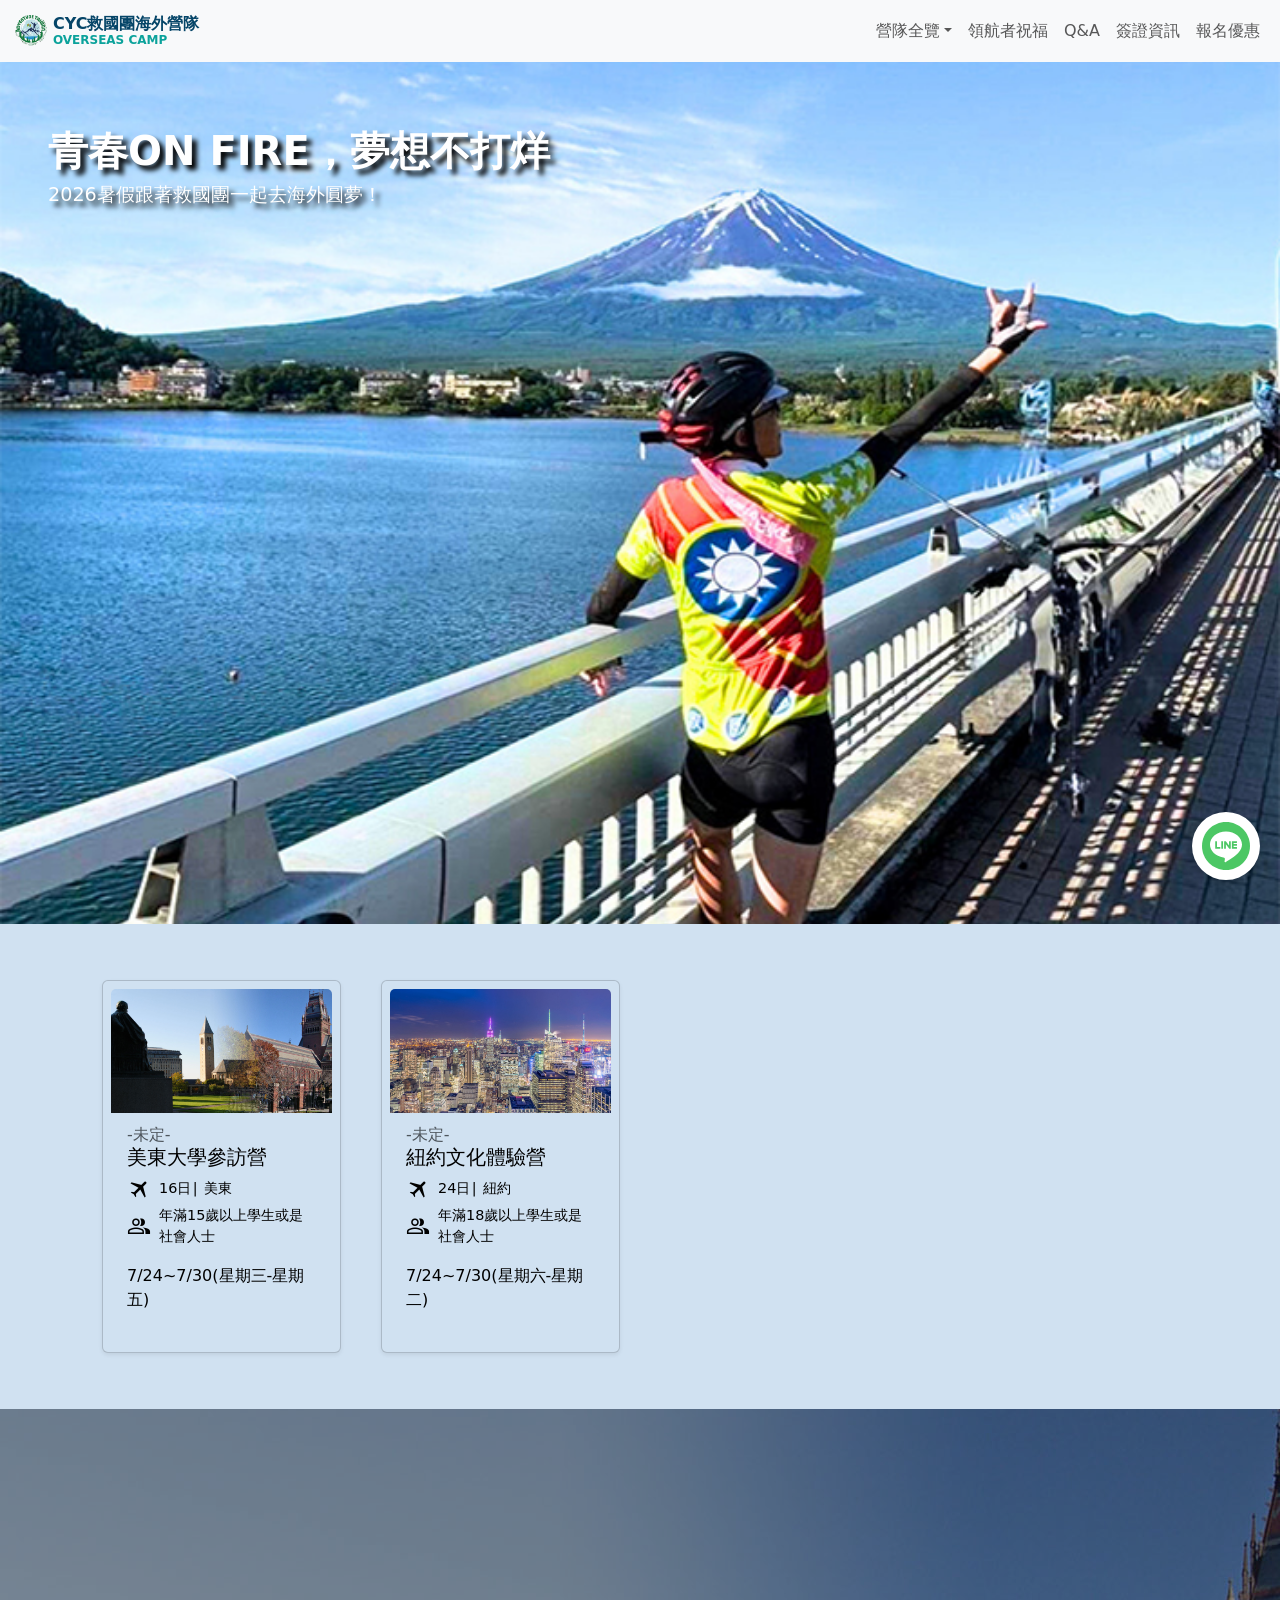
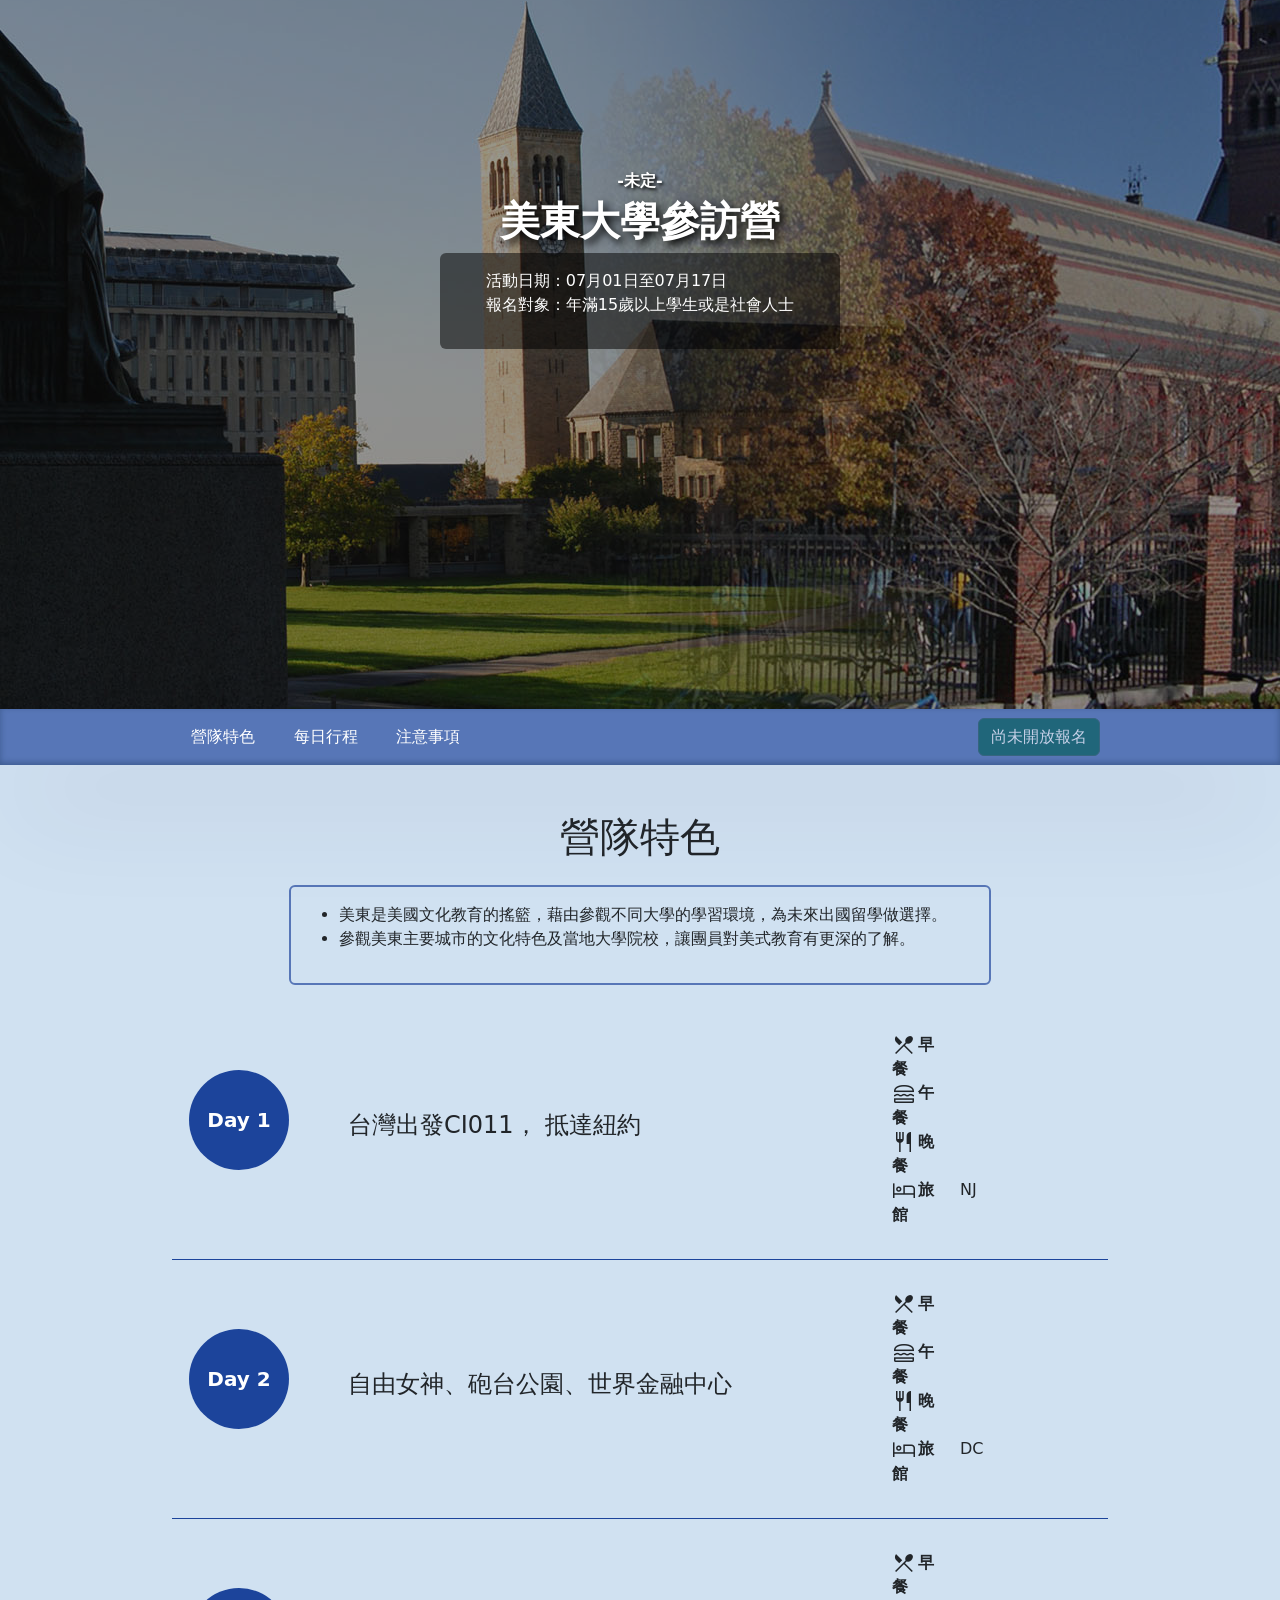
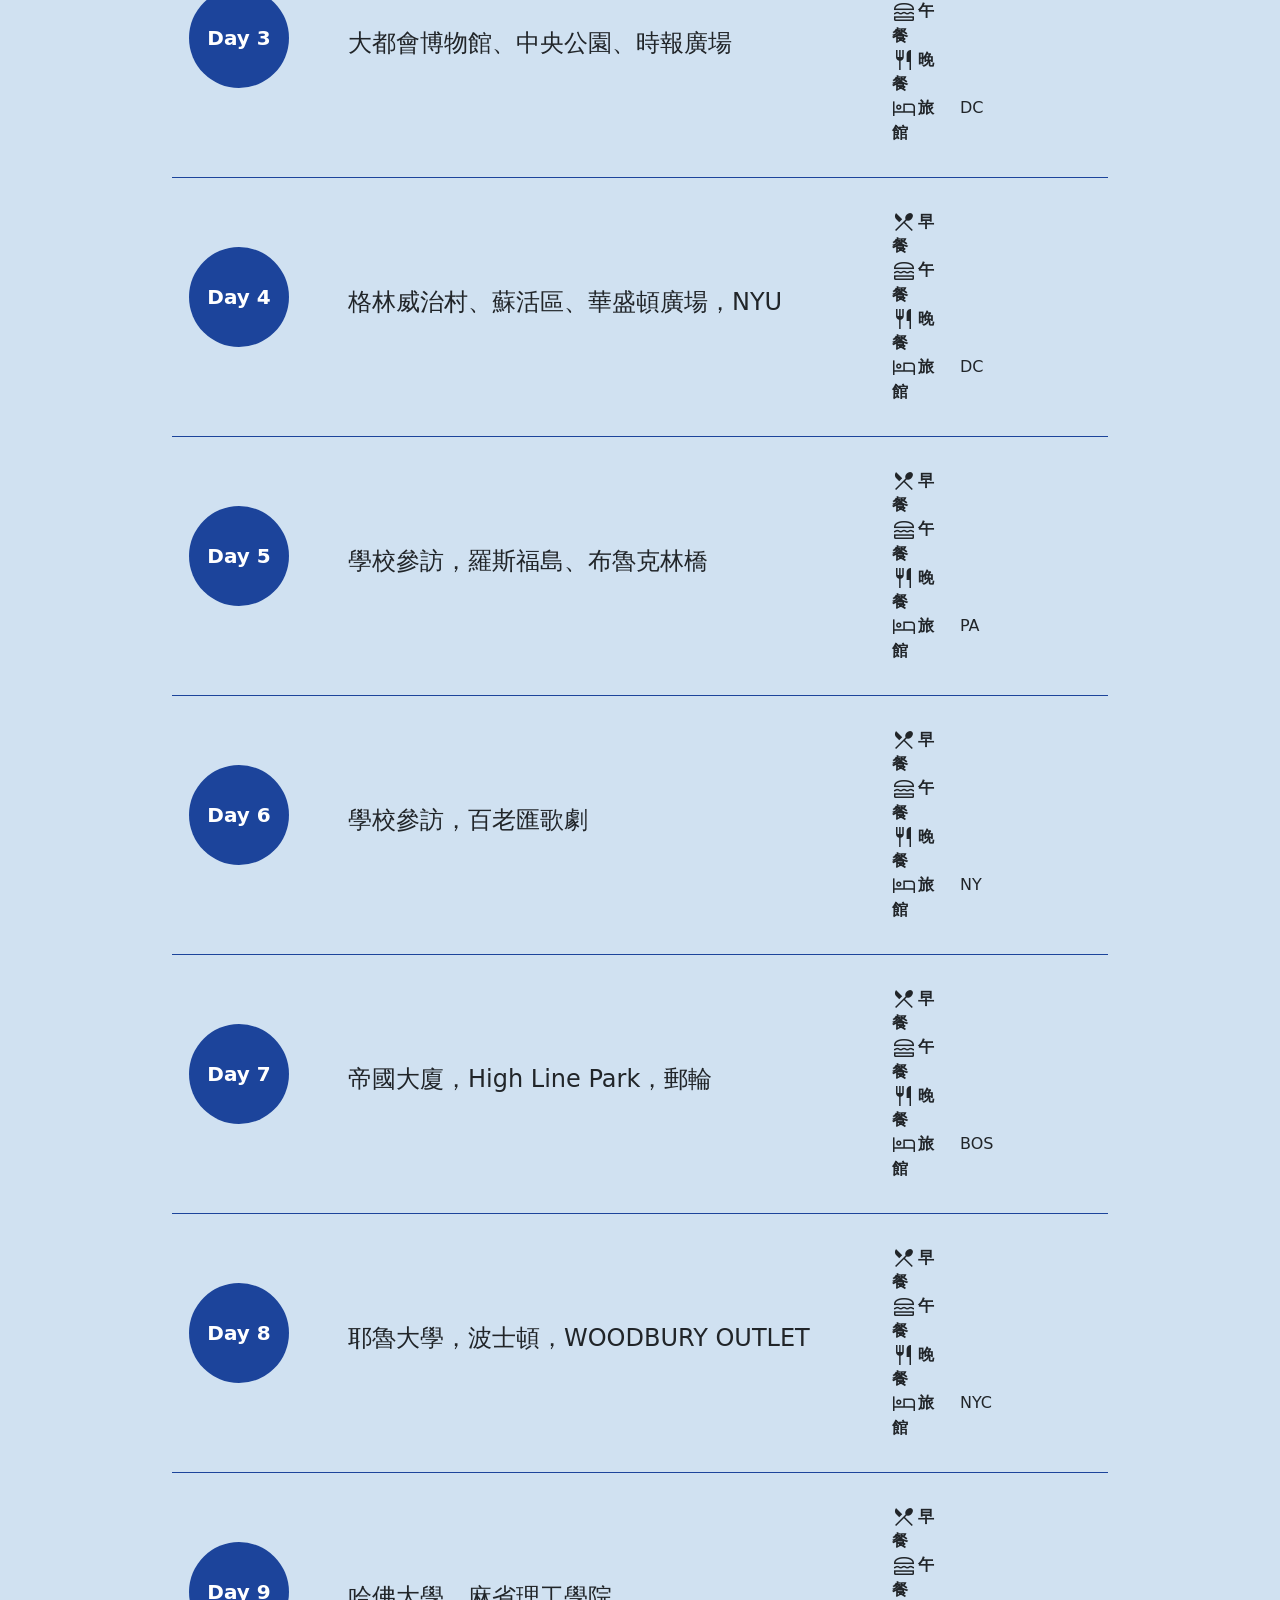
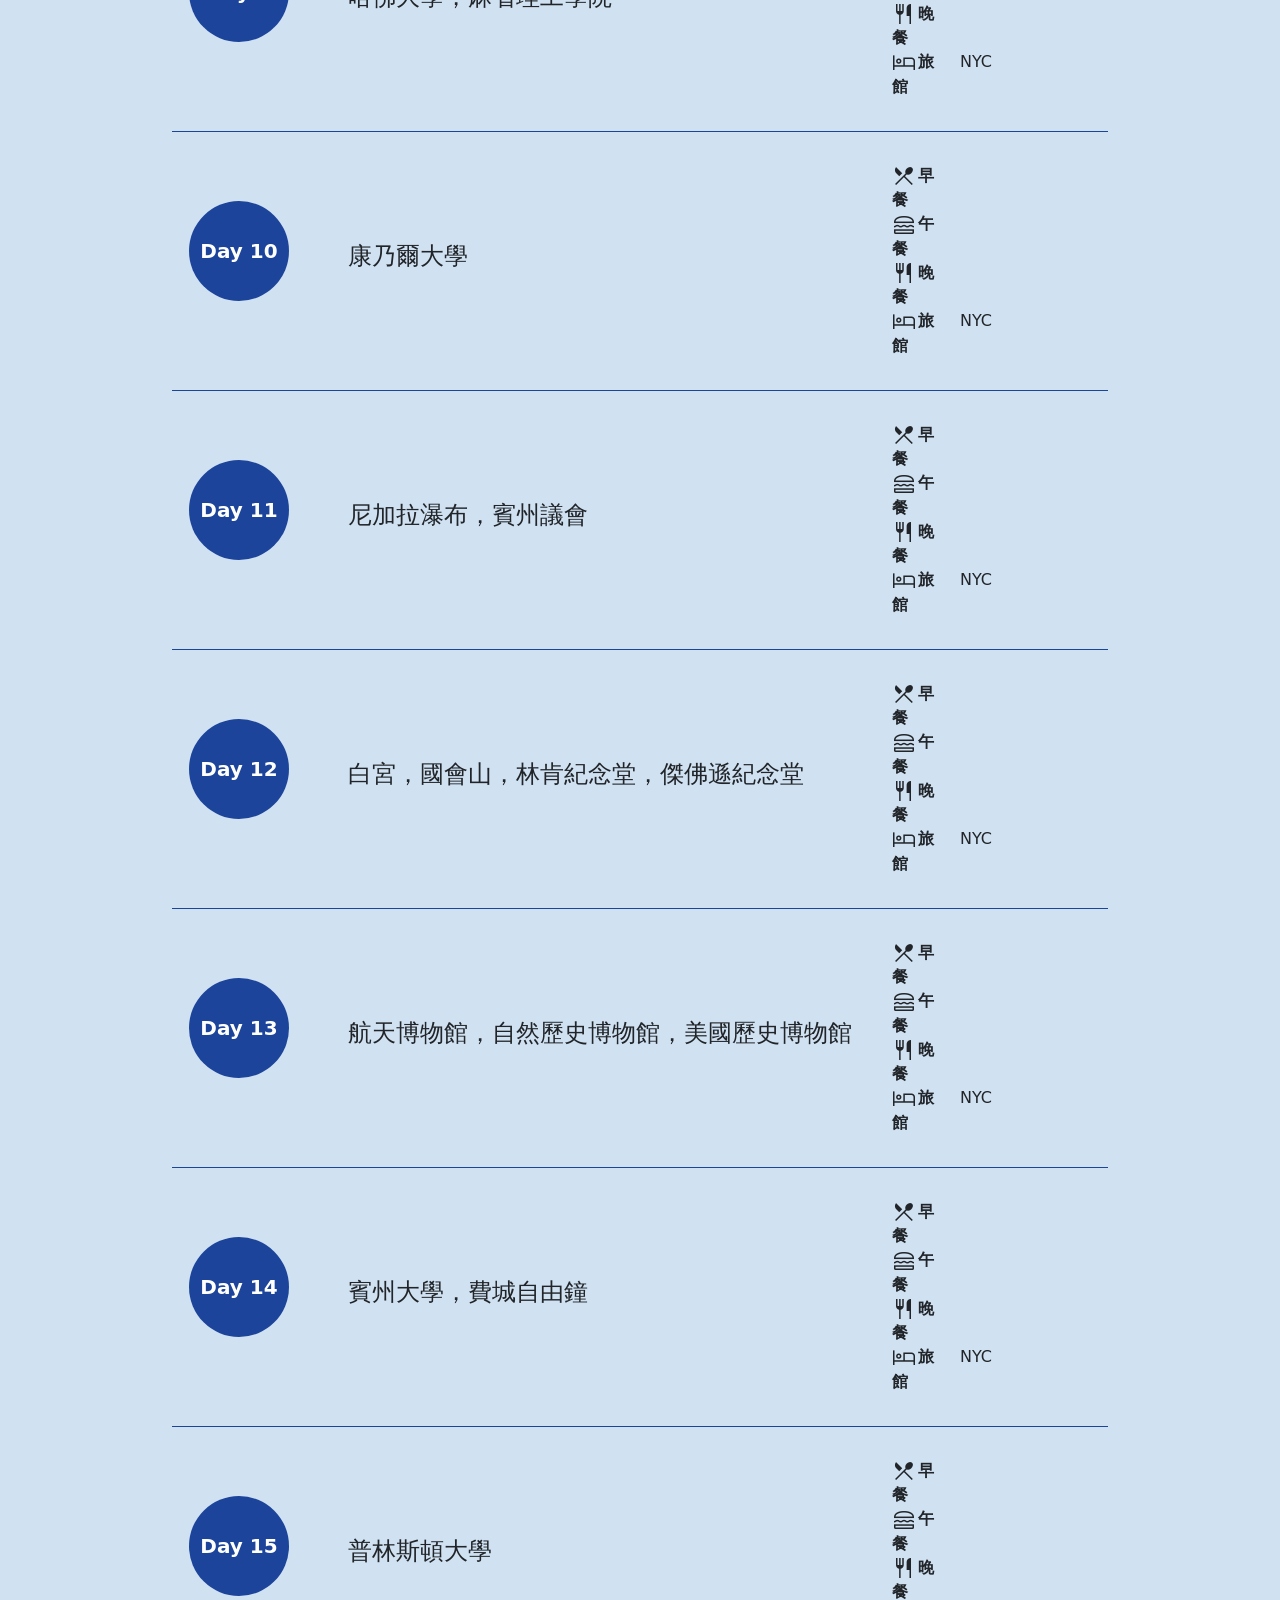
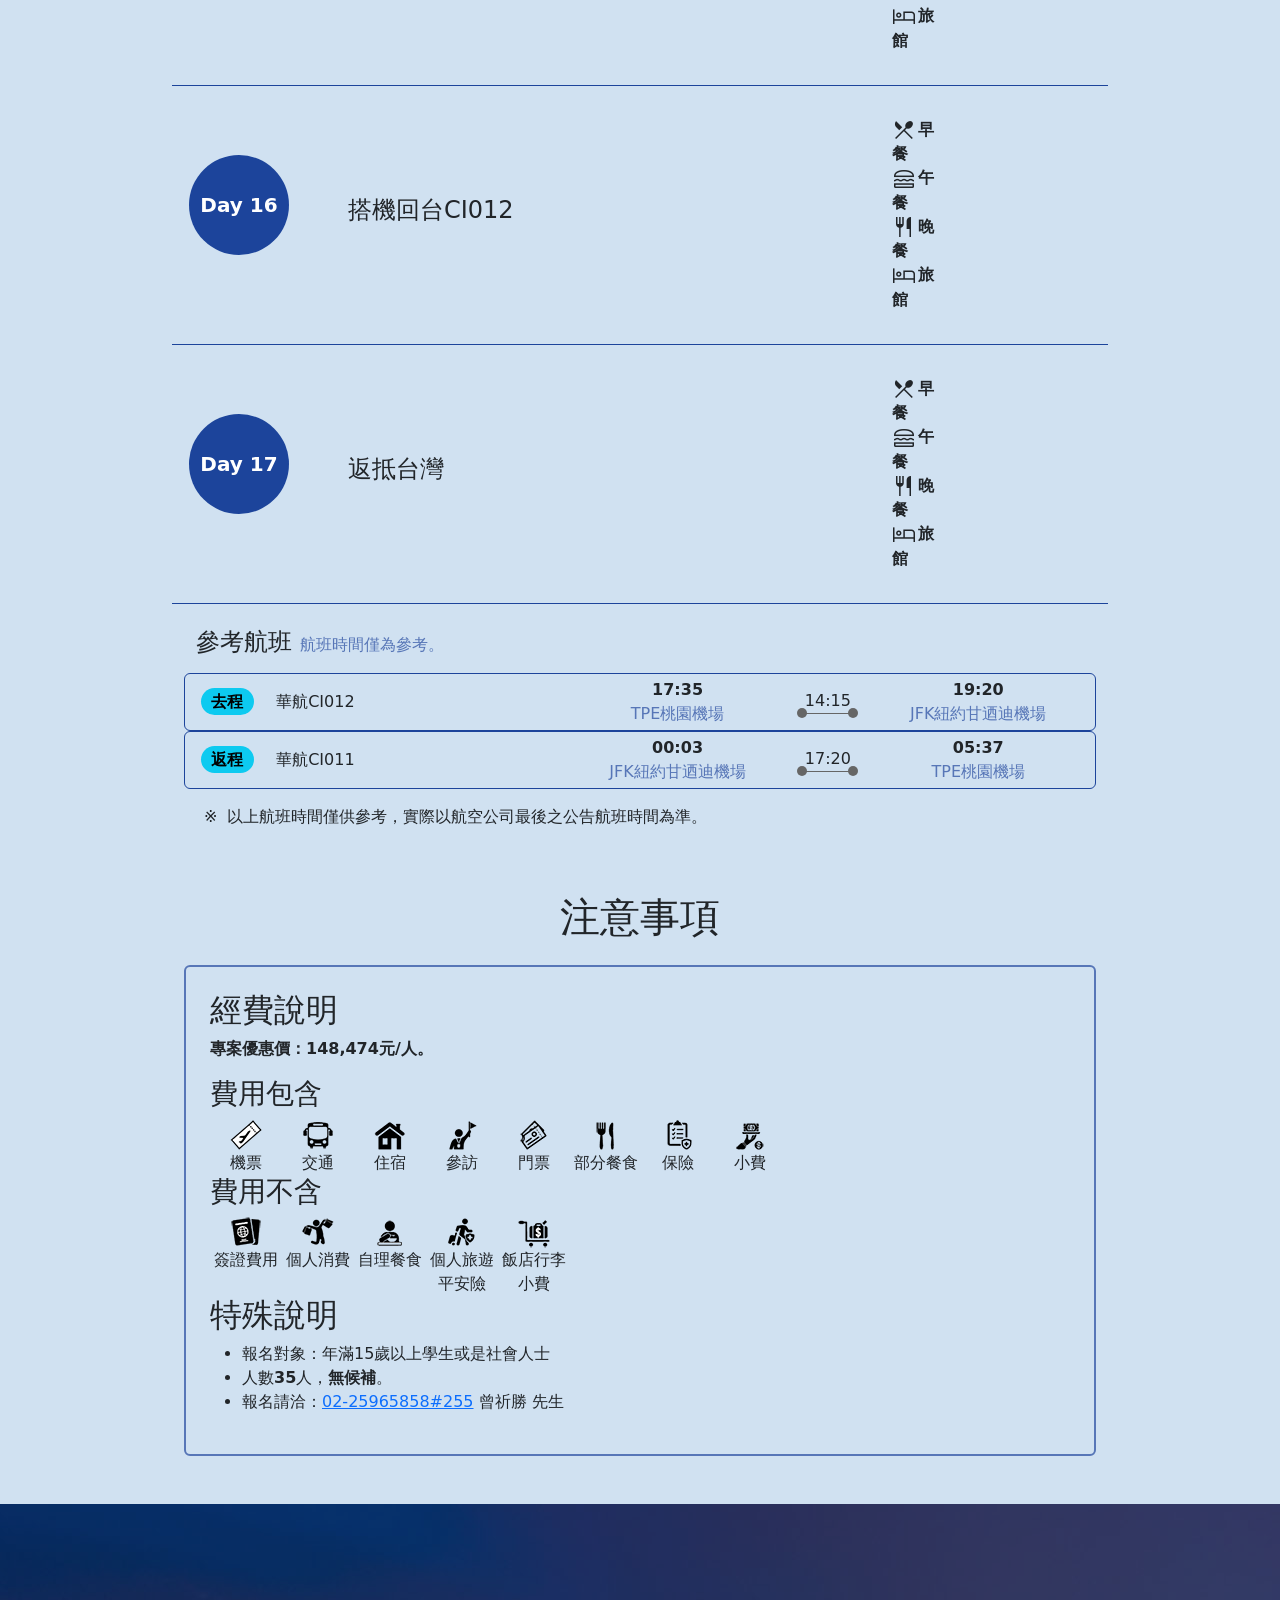
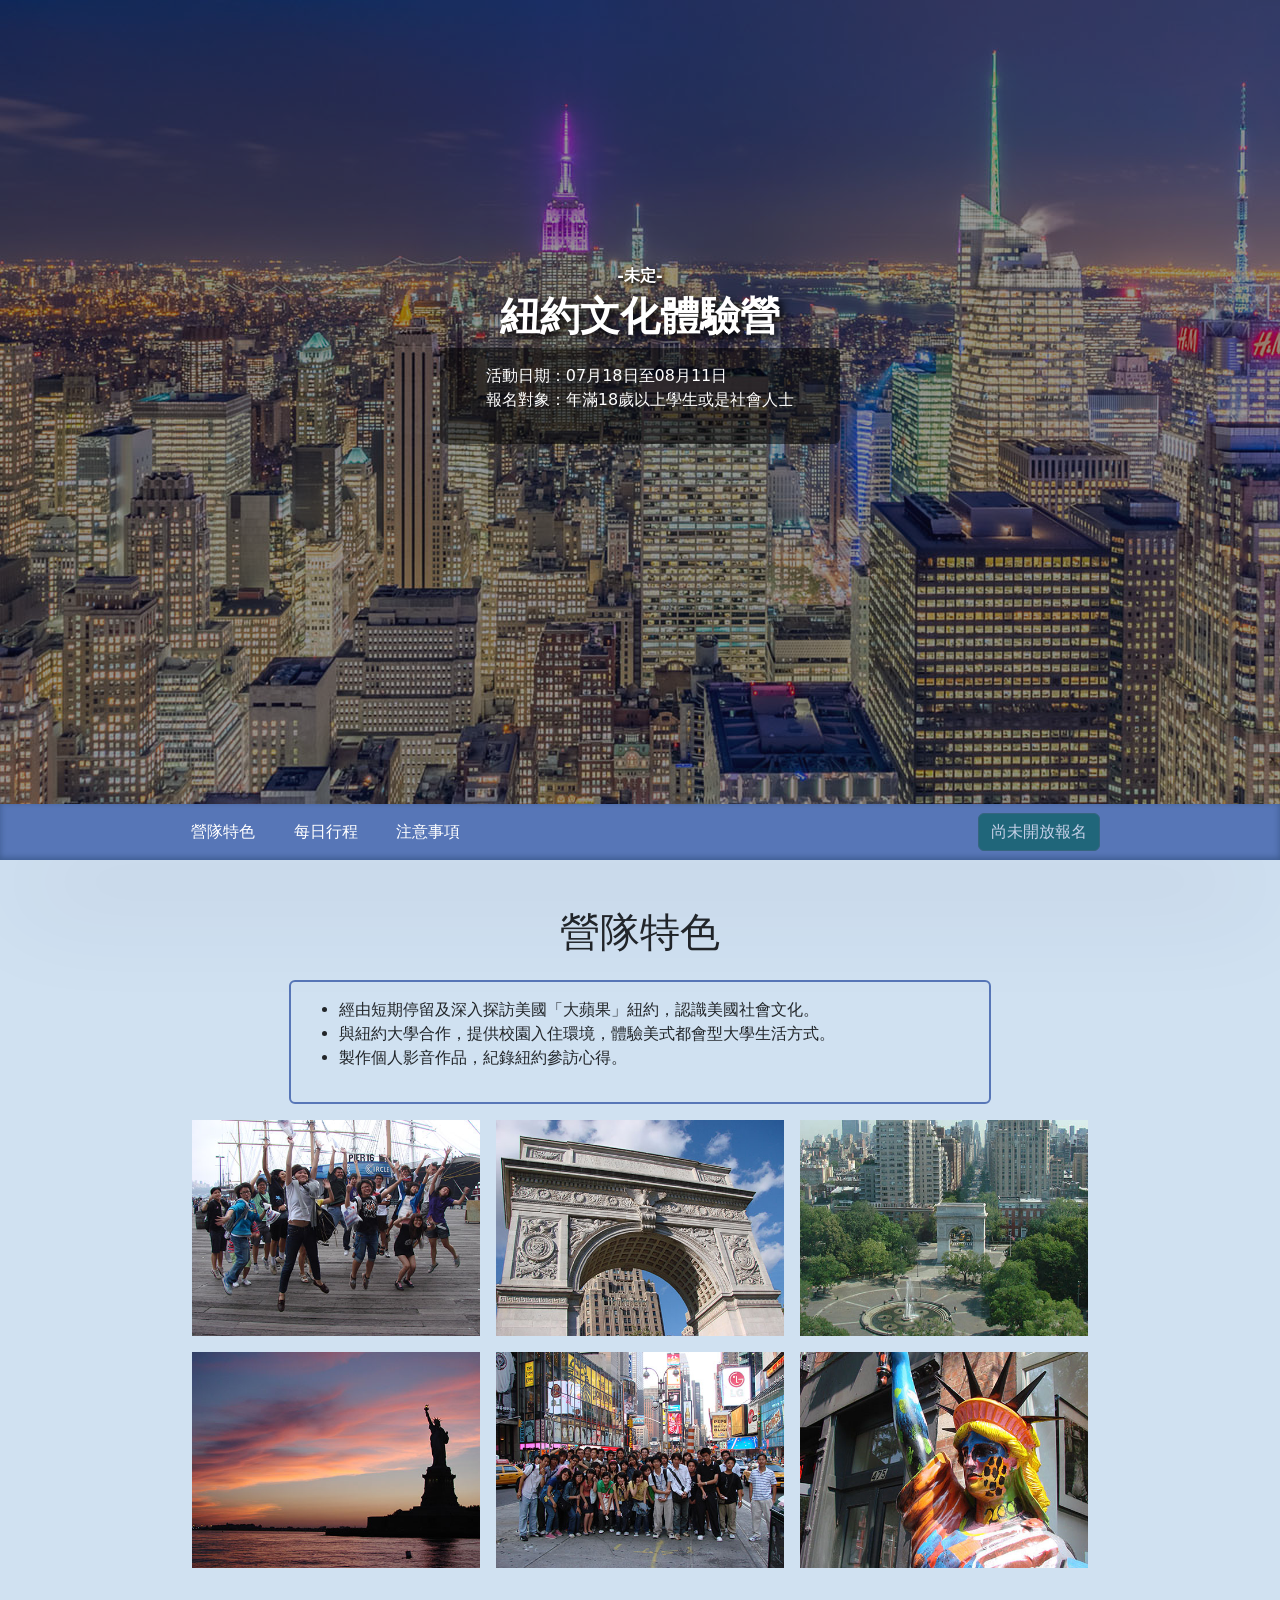
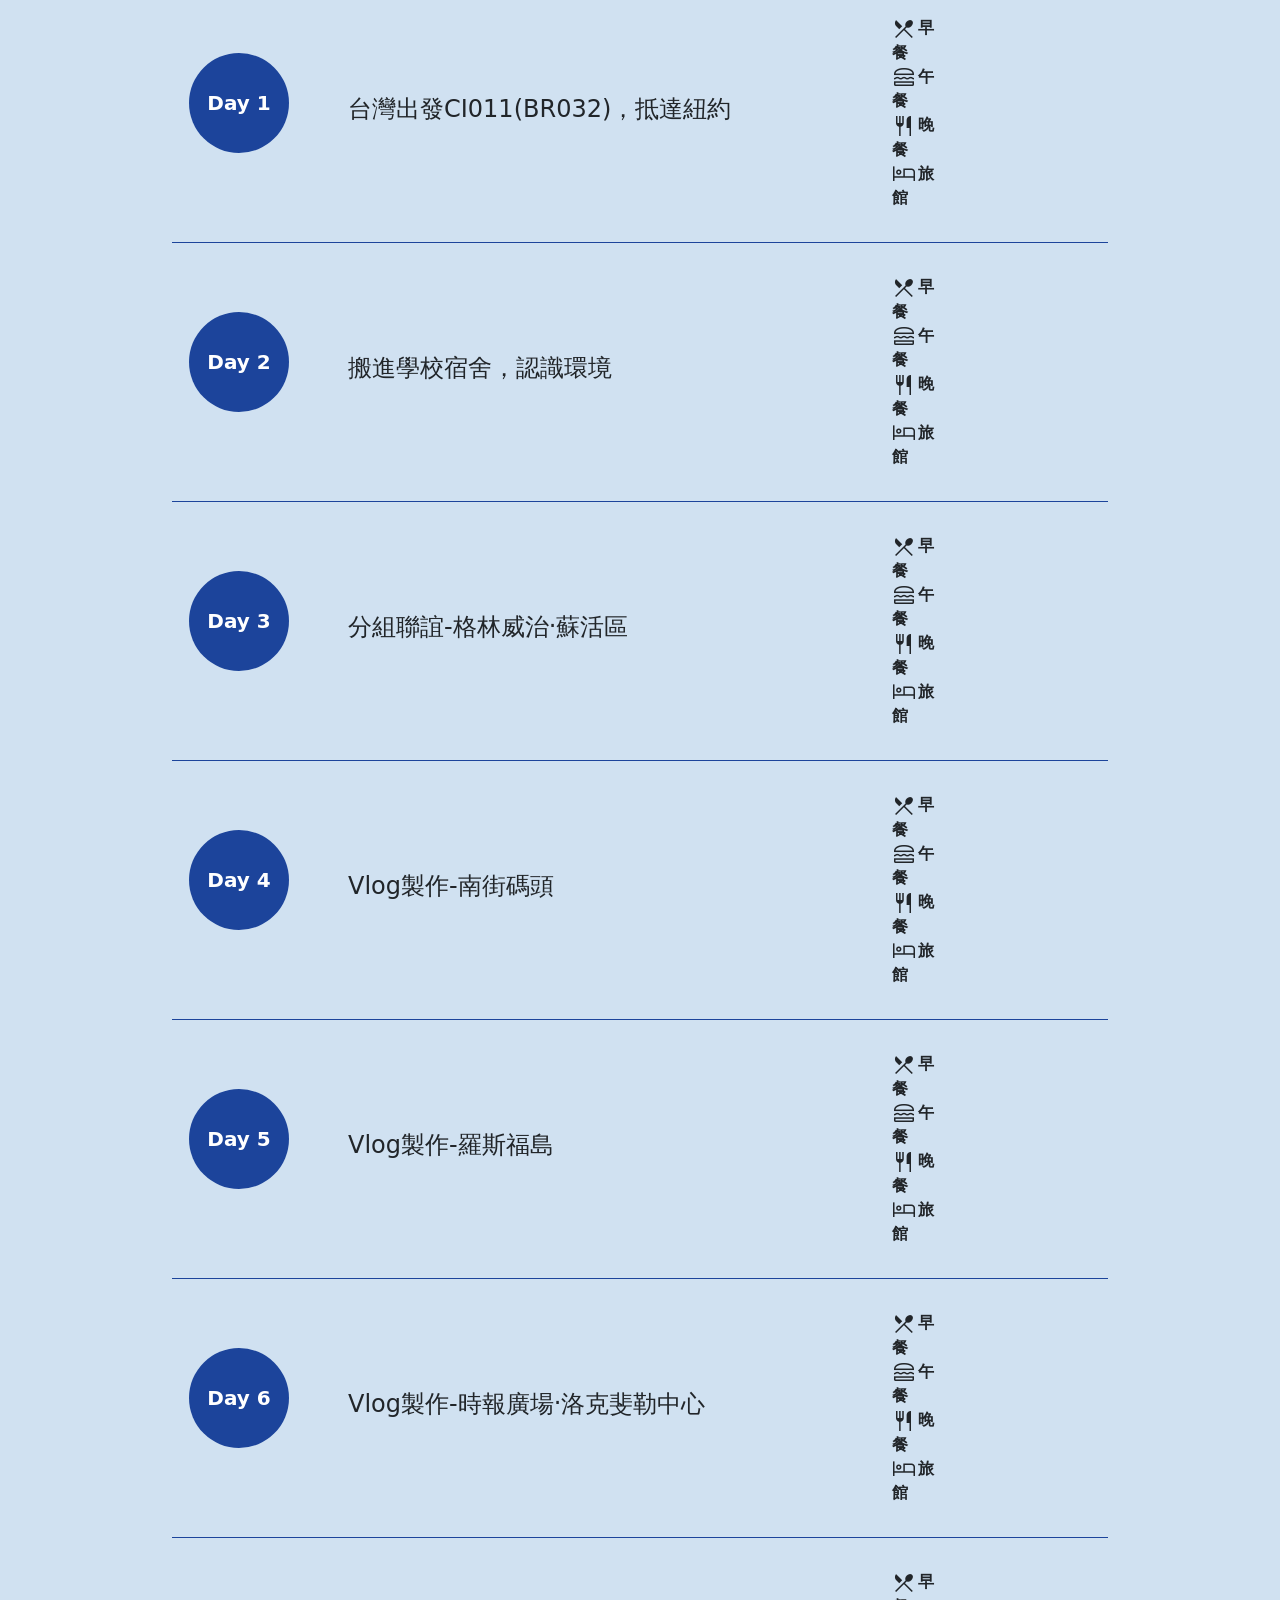
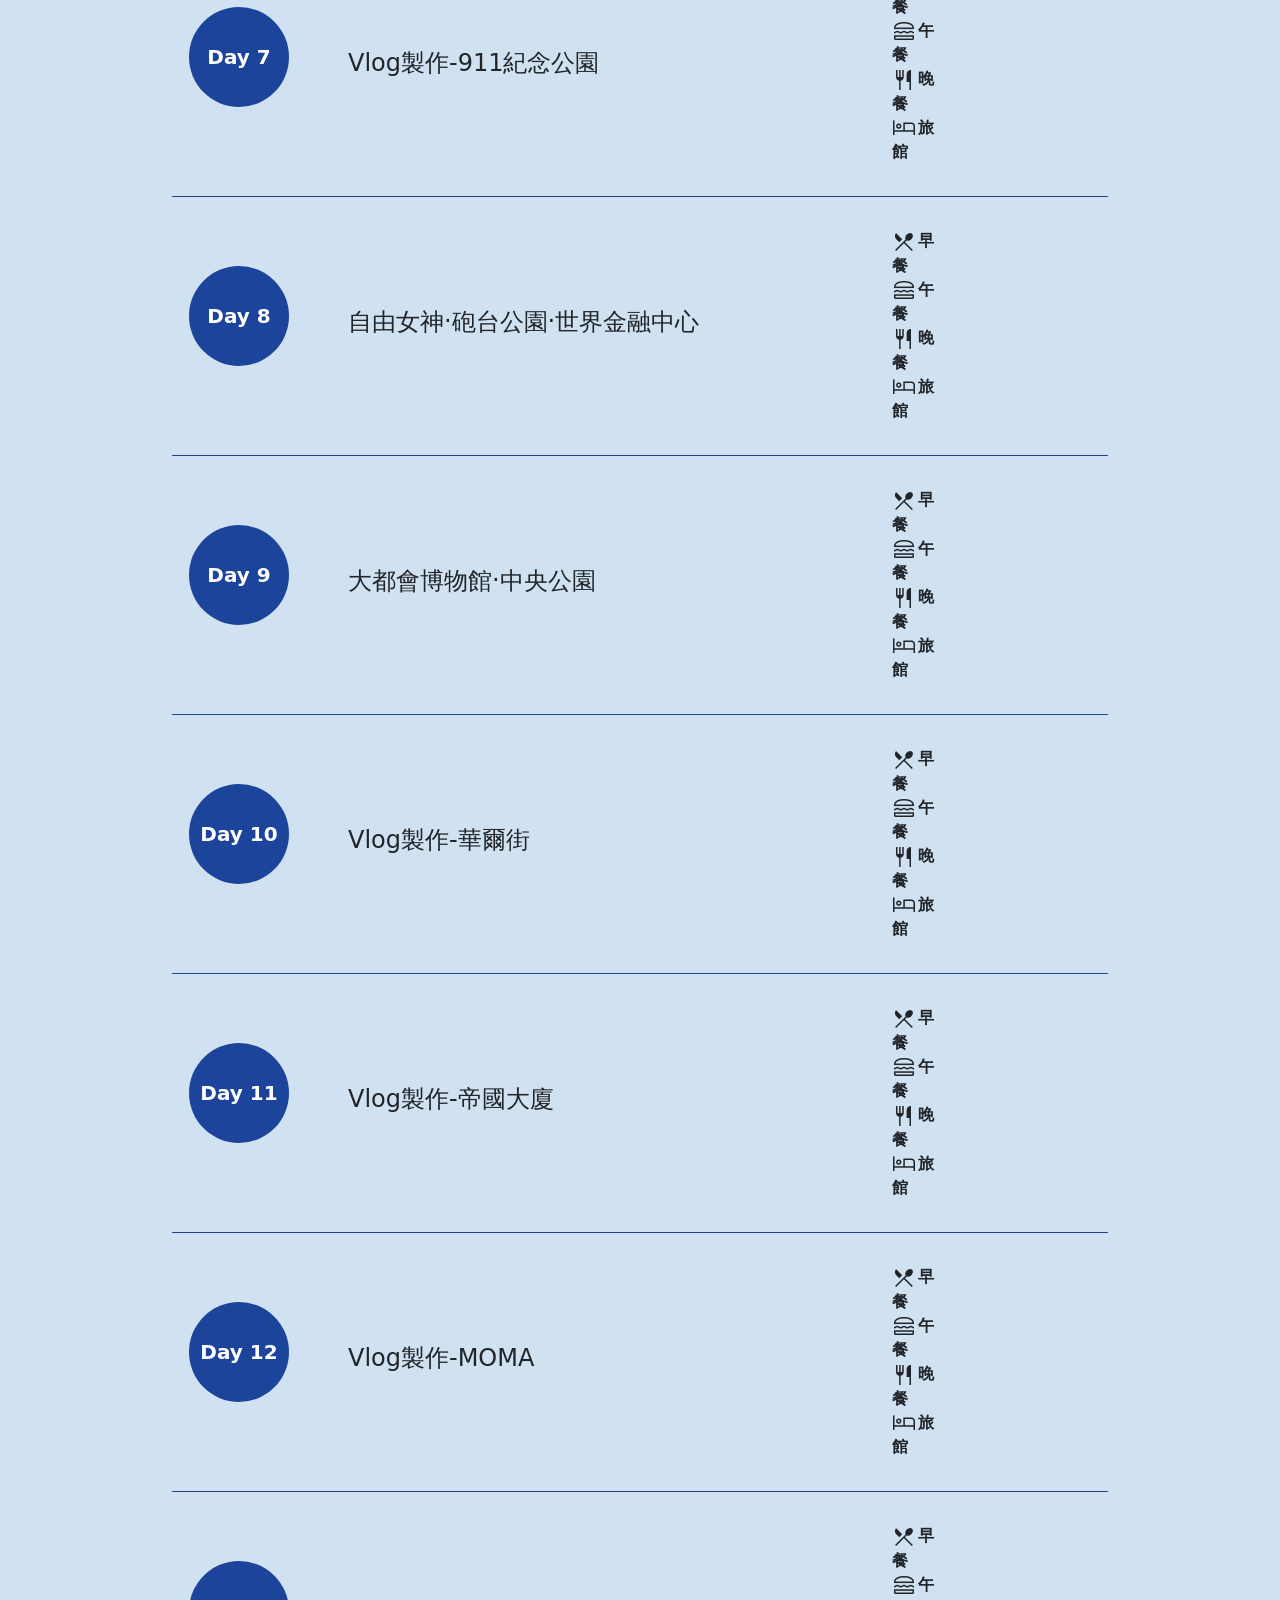
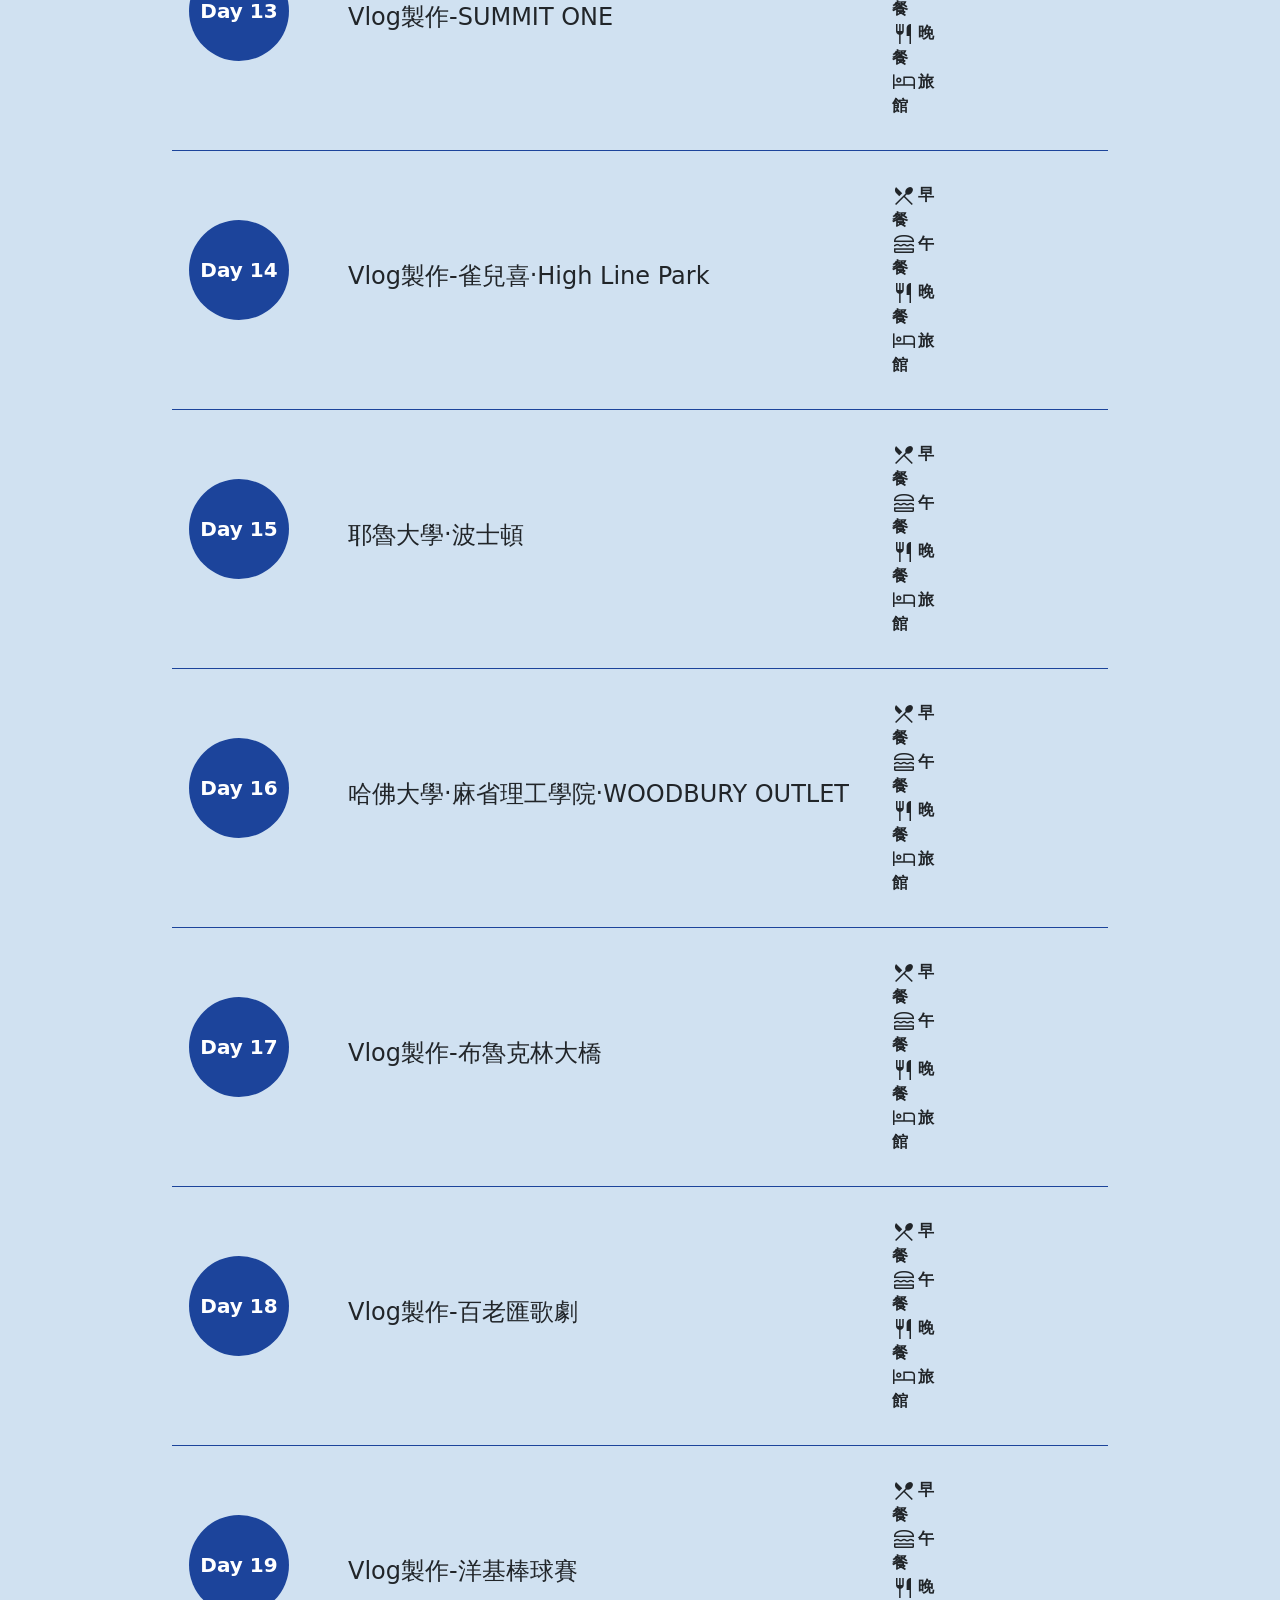
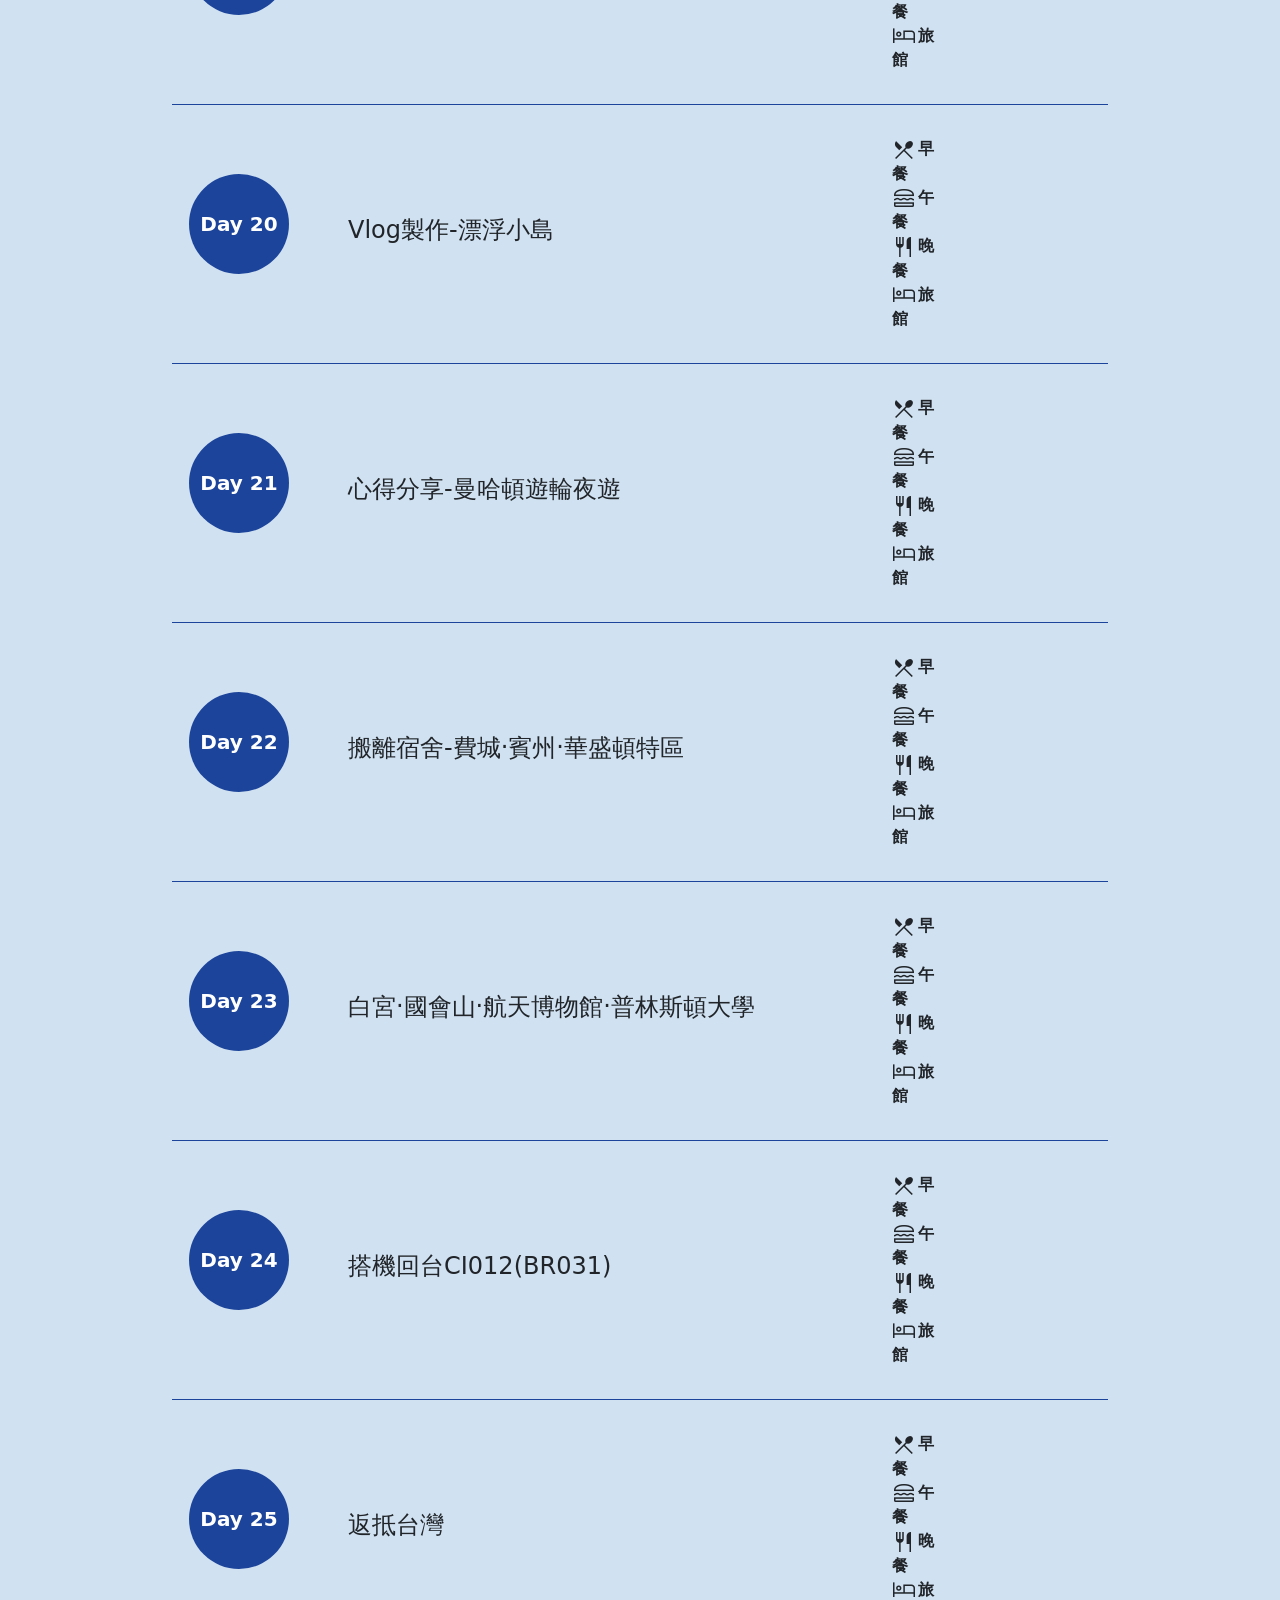
==== index.html @ d3ba68c1 "2026官網初始化" ====
<!DOCTYPE html>
<html lang="zh-TW">
<head>
    <meta charset="UTF-8" />
    <meta name="viewport" content="width=device-width, initial-scale=1">
    <meta http-equiv="X-UA-Compatible" content="IE=edge">
    <meta property="twitter:title" content="救國團2026年暑期海外營隊">
    <meta property="twitter:card" content="summary_large_image">
    <meta property="twitter:description" content="青春ON FIRE，夢想不打烊！2026暑假跟著救國團一起去海外圓夢！">
    <meta property="twitter:image" content="https://cyc241002.github.io/2025_Summer_Oversea/img/thumbnails/OpenGraph_Thumbnail.jpg">
    <meta property="twitter:site" content="https://youth.cyc.org.tw/">
    <meta property="twitter:creator" content="中國青年救國團">
    <meta property="og:title" content="救國團2026年暑期海外營隊">
    <meta property="og:description" content="青春ON FIRE，夢想不打烊！2026暑假跟著救國團一起去海外圓夢！">
    <meta property="og:image" content="https://cyc241002.github.io/2025_Summer_Oversea/img/thumbnails/OpenGraph_Thumbnail.jpg">
    <meta property="og:url" content="https://youth.cyc.org.tw/">
    <title>救國團2026年暑期海外營隊開放報名中！</title>
    <link href="css/normalize.css" rel="stylesheet">
    <link href="https://cdn.jsdelivr.net/npm/bootstrap@5.3.3/dist/css/bootstrap.min.css" rel="stylesheet" integrity="sha384-QWTKZyjpPEjISv5WaRU9OFeRpok6YctnYmDr5pNlyT2bRjXh0JMhjY6hW+ALEwIH" crossorigin="anonymous">
    <link rel="stylesheet" href="https://fonts.googleapis.com/css2?family=Material+Symbols+Outlined:opsz,wght,FILL,GRAD@20..48,100..700,0..1,-50..200&icon_names=group,hotel,local_dining,lunch_dining,restaurant,travel" />
    <link href="css/global.css?v=1.6" rel="stylesheet">
    <link rel="icon" href="img/cyc_camp_logo.png" type="image/png">
</head>
<body>
    <div class="main">
        <div class="loading-overlay">
            <div class="loader">
                <svg class="circular" viewBox="25 25 50 50">
                    <circle class="path" cx="50" cy="50" r="20" fill="none" stroke-width="2" stroke-miterlimit="10"/>
                </svg>
            </div>
        </div>
        <nav class="navbar fixed-top navbar-expand-lg bg-light">
            <div class="container-fluid">
                <a class="navbar-brand" href="#">
                    <img class="brand-logo" src="img/cyc_camp_logo.png">
                    <div class="brand-title">
                        <h1>CYC救國團海外營隊</h1>
                        <h2>Overseas Camp</h2>
                    </div>
                </a>
                <button class="navbar-toggler" type="button" data-bs-toggle="collapse" data-bs-target="#navbarNavAltMarkup" aria-controls="navbarNavAltMarkup" aria-expanded="false" aria-label="Toggle navigation">
                    <span class="navbar-toggler-icon"></span>
                </button>
                <div class="collapse navbar-collapse justify-content-end" id="navbarNavAltMarkup">
                    <ul class="navbar-nav">
                        <li class="nav-item dropdown">
                            <a class="nav-link dropdown-toggle" href="#" role="button" data-bs-toggle="dropdown" aria-expanded="false">營隊全覽</a>
                            <ul id="campMenuLinkList" class="dropdown-menu rounded-top-0"></ul>
                        </li>
                        <li class="nav-item">
                            <a class="nav-link" href="intro.html">領航者祝福</a>
                        </li>
                        <li class="nav-item">
                            <a class="nav-link" href="qa.html">Q&amp;A</a>
                        </li>
                        <li class="nav-item">
                            <a class="nav-link" href="visa.html">簽證資訊</a>
                        </li>
                        <li class="nav-item">
                            <a class="nav-link" href="discount.html">報名優惠</a>
                        </li>
                    </ul>
                </div>
            </div>
        </nav>
        <header class="header container-fluid p-0">
            <div class="back">
                <img src="img/header_back.jpg">
                <div class="slogan start">
                    <div class="slogan-1"><p class="m-0">青春ON FIRE，夢想不打烊</p></div>
                    <div class="slogan-2"><p class="m-0">2026暑假跟著救國團一起去海外圓夢！</p></div>
                </div>
            </div>
        </header>
        <div id="generalView" class="nav-card container pt-5 pb-5">
            <div class="row"></div>
        </div>
        <div class="section-container"></div>
        <footer class="container-fluid text-bg-light pt-2">
            <div class="row m-auto text-center">
                <p><img src="img/logo.png" alt="救國團" style="height: 30px; width: auto;">救國團總團部  版權所有</p>
                <p>地址:台北市中山區民權東路二段69號二樓 電話 <a href="tel:0225965858">02-2596-5858</a> 轉 255、261、264 傳真 02-2596-5796</p>
                <p>Copyright © 2026 CHINA YOUTH CORPS All Rights Reserved. 信箱：<a href="mailto:atv@cyc.tw">atv@cyc.tw</a></p>
            </div>
        </footer>
    </div>
    <div class="float-icons">
        <div class="float-icon">
            <a href="#"><img src="img/Line_LOGO.svg"></a>
        </div>
        <div class="popup p-1 rounded text-center">
            <img src="img/Line_Account_QRCode.png">
            <p class="pt-2">歡迎加入救國團官方LINE洽詢<br><a class="btn btn-primary" href="https://line.me/R/ti/p/@229srzmd" target="_blank">@229srzmd</a></p>
        </div>
    </div>
    <script src="https://cdn.jsdelivr.net/npm/bootstrap@5.3.3/dist/js/bootstrap.bundle.min.js" integrity="sha384-YvpcrYf0tY3lHB60NNkmXc5s9fDVZLESaAA55NDzOxhy9GkcIdslK1eN7N6jIeHz" crossorigin="anonymous"></script>
    <script src="js/main.js"></script>
    <script src="js/index.js"></script>
</body>
</html>
---- css/global.css ----
:root {
    --bs-body-bg: #d0e1f1;
    --bs-primary-bg: #1c449b;
    --bs-primary-rgb: 28, 68, 155;
    --bs-primary-rgba-half-transparent: 28, 68, 155, 0.5;
    --bs-secondary-bg: #5776b7;
    --bs-secondary-rgb: 87, 118, 183;
    --bs-third-bg: #2555a7;
    --bs-third-rgb: 37, 85, 167;
    --title-main-hex :#054568;
    --title-main-rgb : 5, 69, 104;
    --title-sub-hex: #0ba29b;
    --title-sub-rgb: 11, 162, 155;
}

.btn.btn-primary {
    --bs-btn-bg: #15a1a0;
    --bs-btn-hover-bg: #5ebfc6;
    --bs-btn-hover-border-color: #a2e1e5;
    --bs-btn-border-color: #5ebfc6;
    --bs-btn-disabled-bg: #045e5a;
    --bs-btn-disabled-border-color: #265d61;
    --bs-btn-active-bg: #15a1a0;
    --bs-btn-active-border-color: #5ebfc6;
}

* {
    --tc-feature-pro-bg: #2a2e70;
    --tc-feature-passion-bg: #f49430;
    --tc-feature-fulfill-bg: #cd2e3d;
    --tc-feature-wish-bg: #450640;
}

.text-justify {
    text-align: justify;
}

.material-symbols-outlined {
    font-variation-settings:
      'FILL' 0,
      'wght' 400,
      'GRAD' 0,
      'opsz' 48;
}

.daily-row .material-symbols-outlined {
    vertical-align: middle;
    padding-right: 0.1em;
}

body {
    display: flex;
    flex-direction: column;
    min-height: 100vh;
}

.loading-overlay {
    z-index: 9999;
    width: 100vw;
    height: 100vh;
    overflow: hidden;
    background-color: #fff;
    position: fixed;
    display: flex;
    align-items: center;
    justify-content: center;
    top: 0;
    left: 0;
    opacity: 1;
    transition: opacity 1s ease-out;
}

.loading-overlay .loader {
    position: relative;
    margin: 0 auto;
    width: 100px;
}

.loading-overlay .loader::before {
    content: '';
    display: block;
    padding-top: 100%;
}

.loading-overlay .loader .circular {
    animation: rotate 2s linear infinite;
    height: 100%;
    transform-origin: center center;
    width: 100%;
}

.path {
    stroke-dasharray: 1, 200;
    stroke-dashoffset: 0;
    animation: dash 1.5s ease-in-out infinite, color 6s ease-in-out infinite;
    stroke-linecap: round;
}
  
@keyframes rotate {
    100% {
      transform: rotate(360deg);
    }
}
  
@keyframes dash {
    0% {
        stroke-dasharray: 1, 200;
        stroke-dashoffset: 0;
    }
    50% {
        stroke-dasharray: 89, 200;
        stroke-dashoffset: -35px;
    }
    100% {
        stroke-dasharray: 89, 200;
        stroke-dashoffset: -124px;
    }
}
  
@keyframes color {
    100%,
    0% {
        stroke: #23469c;
    }
    40% {
        stroke: #78bc27;
    }
    66% {
        stroke: #ce261a;
    }
    80%,
    90% {
        stroke: #000;
    }
  }

nav.navbar .navbar-brand {
    display: flex;
    flex-direction: row;
    align-items: center;
}

nav.navbar .navbar-brand .brand-logo {
    height: 36px;
    width: auto;
}

nav.navbar .navbar-brand .brand-title {
    display: flex;
    flex-direction: column;
    justify-content: start;
    margin-left: 0.2em;
}

nav.navbar .navbar-brand .brand-title h1 {
    font-size: 16px;
    font-weight: bold;
    color: var(--title-main-hex);
    margin: 0;
}

nav.navbar .navbar-brand .brand-title h2 {
    font-size: 12px;
    font-weight: bold;
    text-transform: uppercase;
    color: var(--title-sub-hex);
    margin: 0;
}

nav.navbar .nav-item > .nav-link:hover, .dropdown-item:hover {
    color: #fff;
    background-color: RGBA(var(--bs-secondary-rgb),var(--bs-bg-opacity,1))!important;
}

header.header {
    width: 100%;
    margin-top: 3.75em;;
    position: relative;
}

header.header .back {
    position: relative;
    width: 100%;
}

header.header .back img {
    width: 100%;
    height: auto;
    object-fit: cover;
    object-position: center center;
}

header.header .slogan {
    position: absolute;
    top: 150px;
    left: 50%;
    transform: translate(-50%, -25%);
    color: #fff;
    text-shadow: 5px 5px 10px #000;
    text-align: center;
    width: 100%;
    transition: .5s;
}

header.header .slogan.start {
    opacity: 0;
    transform: translate(-50%, -100%);
}

header.header .slogan-1 {
    z-index: 900;
    position: relative;
    top: 0;
    font-size: 2.5em;
    font-weight: bold;
}

header.header .slogan-2 {
    z-index: 800;
    position: relative;
    top: 1em;
    font-size: 1.25em;
}

@media (min-width: 768px) and (max-width: 1399.99px) {
    header.header .back img {
        object-position: center 75%;
        height: 96vh;
    }

    header.header .slogan {
        width: 50%;
        transform: translate(-92.5%, -100%);
        text-align: left;
        text-shadow: 5px 5px 5px #000;
    }

    header.header .slogan.start {
        opacity: 0;
        transform: translate(-92.5%, -200%);
    }

    header.header .slogan-1 {
        top: 0;
        font-size: 2.5em;
    }

    header.header .slogan-2 {
        top: 0;
        font-size: 1.2em;
    }
}

@media (min-width: 1400px) {
    header.header .back img {
        object-position: center 57.5%;
        height: 96vh;
    }

    header.header .slogan {
        width: 80%;
        transform: translate(-60.0%, -60%);
        text-align: left;
        text-shadow: 5px 5px 5px #000;
    }

    header.header .slogan.start {
        opacity: 0;
        transform: translate(-92.5%, -100%);
    }

    header.header .slogan-1 {
        top: 0;
        font-size: 5em;
    }

    header.header .slogan-2 {
        top: 0;
        font-size: 2em;
    }
}

.nav-card .card .card-text .info {
    font-size: 0.9em;
}

.nav-card .card .card-text .info .spot::before {
    content: ' | ';
    padding-left: 0.1em;
    padding-right: 0.1em;
}

.nav-card .card {
    transition: .3s;
}

.nav-card .card:hover {
    transform: scale(1.02);
}

.nav-card .card a {
    text-decoration: none;
    color: #000;
}

@media (min-width: 1400px) {
    .nav-card .card {
        height: 27.5em;
    }
}

.hero-section {
    height: 100%;
    min-height: 400px;
    max-height: 100vh;
}

.hero-section img {
    width: 100%;
    height: 100vh;
    object-fit: cover;
    filter: brightness(60%) contrast(95%);
}

.hero-section .description {
    position: absolute;
    left: 0;
    top: 0;
    color: #fff;
    text-align: center;
    z-index: 100;
}

.hero-section .description .inner .number {
    font-weight: bold;
    margin-bottom: 0.25em;
    text-shadow: 0.1em 0.1em 0.2em #000;
}

.hero-section .description .inner h1 {
    text-shadow: 0.1em 0.1em 0.2em #000;
}

.hero-section .description .inner .sub {
    width: 90%;
    max-width: 25em;
    margin: 0 auto;
    background-color: rgba(0, 0, 0, 0.5);
}

.hero-section .description .inner .sub .detail-text {
    display: inline-block;
    text-align: left;
}

.hero-section .description .emphasis {
    font-size: 1.5em;
}

.detail-link {
    min-height: 3.5em;
    position: sticky; 
    top: 3.8em;
    z-index: 1000;
    box-shadow: rgba(50, 50, 93, 0.25) 0px 50px 100px -20px, rgba(0, 0, 0, 0.3) 0px 30px 60px -30px, rgba(10, 37, 64, 0.35) 0px -2px 6px 0px inset;
}

.detail-link .nav a {
    width: 8vw;
    min-width: 96px;
    text-decoration: none;
}

.detail-link .nav a .inner {
    padding: 1em;
    transition: .3s;
    text-align: center;
    color: #fff;
}

.detail-link .nav a:hover .inner {
    background-color: rgba(0, 0, 0, 0.5);
}

.feature-img {
    text-align: center;
}

.feature-img img {
    width: 100%;
    height: auto;
}

@media (min-width: 768px) {
    .feature-img img {
        max-width: 600px;
        height: auto;
    }
}

.feature {
    margin-top: 1em;
    margin-left: auto;
    margin-right: auto;
}

.feature p {
    font-size: 1.2em;
    font-weight: bold;
    margin: 0;
    padding-top: 0.1em;
    padding-bottom: 0.1em;
    display: flex;
    align-items: flex-start;
}

.feature p::before {
    content: '★';
    flex-shrink: 0;
    width: 1.5em;
    text-align: center;
    padding-right: 0.25em;
    padding-left: 0.25em;
}

.photolist .img-fluid {
    transition: .1s;
}

.photolist .img-fluid:hover {
    transform: scale(1.02);
}

.row {
    margin-left: 0;
    margin-right: 0;
}

.daily-header > div {
    color: #000;
    background-color: RGBA(var(--bs-third-rgb),var(--bs-bg-opacity,1))!important;
}

/* .daily-content .card {
    transition: .1s;
}

.daily-content .card:hover {
    transform: scale(1.02);
} */

.daily-row .img-fluid {
    transition: .1s;
}

.daily-row .img-fluid:hover {
    transform: scale(1.02);
}

section.area {
    background-repeat: no-repeat;
    background-position: center bottom;
    background-size: 100% auto;
    background-attachment: fixed;
}

.sec-1 {
    background-image: url('../img/01-Japan_Yamanashi/01-Japan_Yamanashi_Background.jpg');
}

.sec-2 {
    background-image: url('../img/02-Australia_Sydney/02-Australia_Sydney_Background.jpg');
}

.sec-3 {
    background-image: url('../img/03-Canada_Vancouver/03-Canada_Vancouver_Background.jpg');
}

.sec-4 {
    background-image: url('../img/04-America_Seattle/04-America_Seattle_Background.jpg');
}

.sec-5 {
    background-image: url('../img/05-Indonesia_Bali/05-Indonesia_Bali_Background.jpg');
}

.sec-6 {
    background-image: url('../img/06-Singapore/06-Singapore_Background.jpg');
}

.sec-7 {
    background-image: url('../img/07-Japan_Shizuoka/07-Japan_Shizuoka_Background.jpg');
}

.sec-8 {
    background-image: url('../img/08-Japan_Okinawa/08-Japan_Okinawa_Background.jpg');
}


.daily.daily-row {
    padding-top: 2em;
    padding-bottom: 2em;
}

.daily.daily-row:not(:last-child) {
    border-bottom: 1px solid var(--bs-primary-bg);
}

.page-header {
    margin-top: 72px;
}

.float-icons .float-icon {
    position: fixed;
    bottom: 20px;
    right: 20px;
    display: flex;
    align-items: center;
    justify-content: center;
    cursor: pointer;
    transition: background-color 0.3s ease;
    background-color: #fff;
    padding: 10px;
    border-radius: 50%;
    z-index: 1001;
    box-shadow: 0px 4px 10px rgba(0, 0, 0, 0.2);;
    --bs-btn-hover-bg: #5ebfc6;
}

.float-icons .float-icon:hover {
    background-color: var(--bs-btn-hover-bg);
}

.float-icons .float-icon img {
    width: 48px;
    height: auto;
}

.float-icons .popup {
    position: fixed;
    bottom: 20px;
    right: 100px;
    background-color: #fff;
    transition: opacity 0.3s ease-in-out, visibility 0.3s ease-in-out;
    opacity: 0;
    z-index: 1001;
    visibility: hidden;
    box-shadow: 0px 4px 10px rgba(0, 0, 0, 0.2);;
}

.float-icons .popup.show {
    opacity: 1;
    visibility: visible;
}

.float-icons .popup img {
    width: 200px;
    height: auto;
}

/* @media (max-width: 767.99px) {
    .daily-content {
        margin-top: 1em;
    }

    .daily.daily-row .col-md-6:nth-child(even) {
        margin-top: 2em;
    }
} */

/* 每日行程 */
.daily-schedule {
    counter-reset: schedule-counter;
}

.daily-schedule .daily-row .day-count {
    counter-increment: schedule-counter;
    font-size: 1.25em;
    font-weight: bold;
    padding: 0.25em;
    margin-bottom: 1em;
    text-align: center;
    align-self: center;
}

.daily-schedule .daily-row .day-count .day-count-number, 
.daily-schedule .daily-row .day-count .day-count-no-number {
    width: 4em;
    height: 4em;
    font-size: 0.5em;
    background-color: var(--bs-primary-bg);
    color: #fff;
    border-radius: 50%;
    display: flex;
    align-items: center;
    justify-content: center;
    padding: 0;
}

.daily-schedule .daily-row .day-count .day-count-number::before {
    content: "Day "counter(schedule-counter);
}

.daily-schedule .daily-row .day-count .day-count-no-number {
    text-align: center;
}

@media (min-width: 768px) {
    .daily-schedule .daily-row .day-count .day-count-number, 
    .daily-schedule .daily-row .day-count .day-count-no-number {
        width: 5em;
        height: 5em;
        font-size: 1em;
    }
}

.daily-schedule h2 {
    font-size: 1.5em;
}

.daily-schedule h3 {
    font-size: 1.25em;
}

/* 航班資訊 */
.daily-schedule .flight .flight-row .spend-time::before,
.daily-schedule .flight .flight-row .spend-time::after {
    content: ' ';
    position: absolute;
    width: 10px;
    height: 10px;
    background-color: #666;
    border-radius: 50%;
    bottom: -5px;
}

.daily-schedule .flight .flight-row .spend-time::before {
    left: 0;
    transform: translateX(-50%);
}

.daily-schedule .flight .flight-row .spend-time::after {
    right: 0;
    transform: translateX(50%);
}

.daily-schedule .flight .flight-row .spend-time {
    position: relative;
    display: inline-block;
    text-align: center;
    border-bottom: 1px solid #666;
}

.daily-schedule .flight ul.post-script {
    list-style-type: none;
    padding-top: 1em;
    padding-left: 20px;
}

.daily-schedule .flight ul.post-script li::before {
    content: '※';
    margin-right: 10px;
}

a[name] {
    display: block;
    position: relative;
}

section.area > a[name] {
    top:-58px;
}

div.content article > a[name] {
    top: -120px;
}

/* Icons */
section.area .icon {
    width: 32px;
    height: 32px;
    background-image: url('../img/icon_sprites.png');
}

.icon-airfare { /* 機票 */
    background-position: -10px -10px;
}

.icon-traffic { /* 交通 */
    background-position: -62px -10px;
}

.icon-lodging { /* 住宿 */
    background-position: -10px -62px;
}

.icon-visit { /* 參訪 */
    background-position: -62px -62px;
}

.icon-ticket { /* 門票 */
    background-position: -114px -10px;
}

.icon-catering { /* 部分餐食 */
    background-position: -114px -62px;
}

.icon-insurance { /* 保險 */
    background-position: -10px -114px;
}

.icon-tip { /* 小費 */
    background-position: -62px -114px;
}

.icon-visa_fee { /* 簽證費用 */
    background-position: -114px -114px;
}

.icon-consume { /* 個人消費 */
    background-position: -166px -10px;
}

.icon-self_catering { /* 自理餐食 */
    background-position: -166px -62px;
}

.icon-personal_travel_insurance { /* 個人旅遊平安險 */
    background-position: -166px -114px; 
}

.icon-hotel_tip { /* 飯店行李小費 */
    background-position: -10px -166px;
}
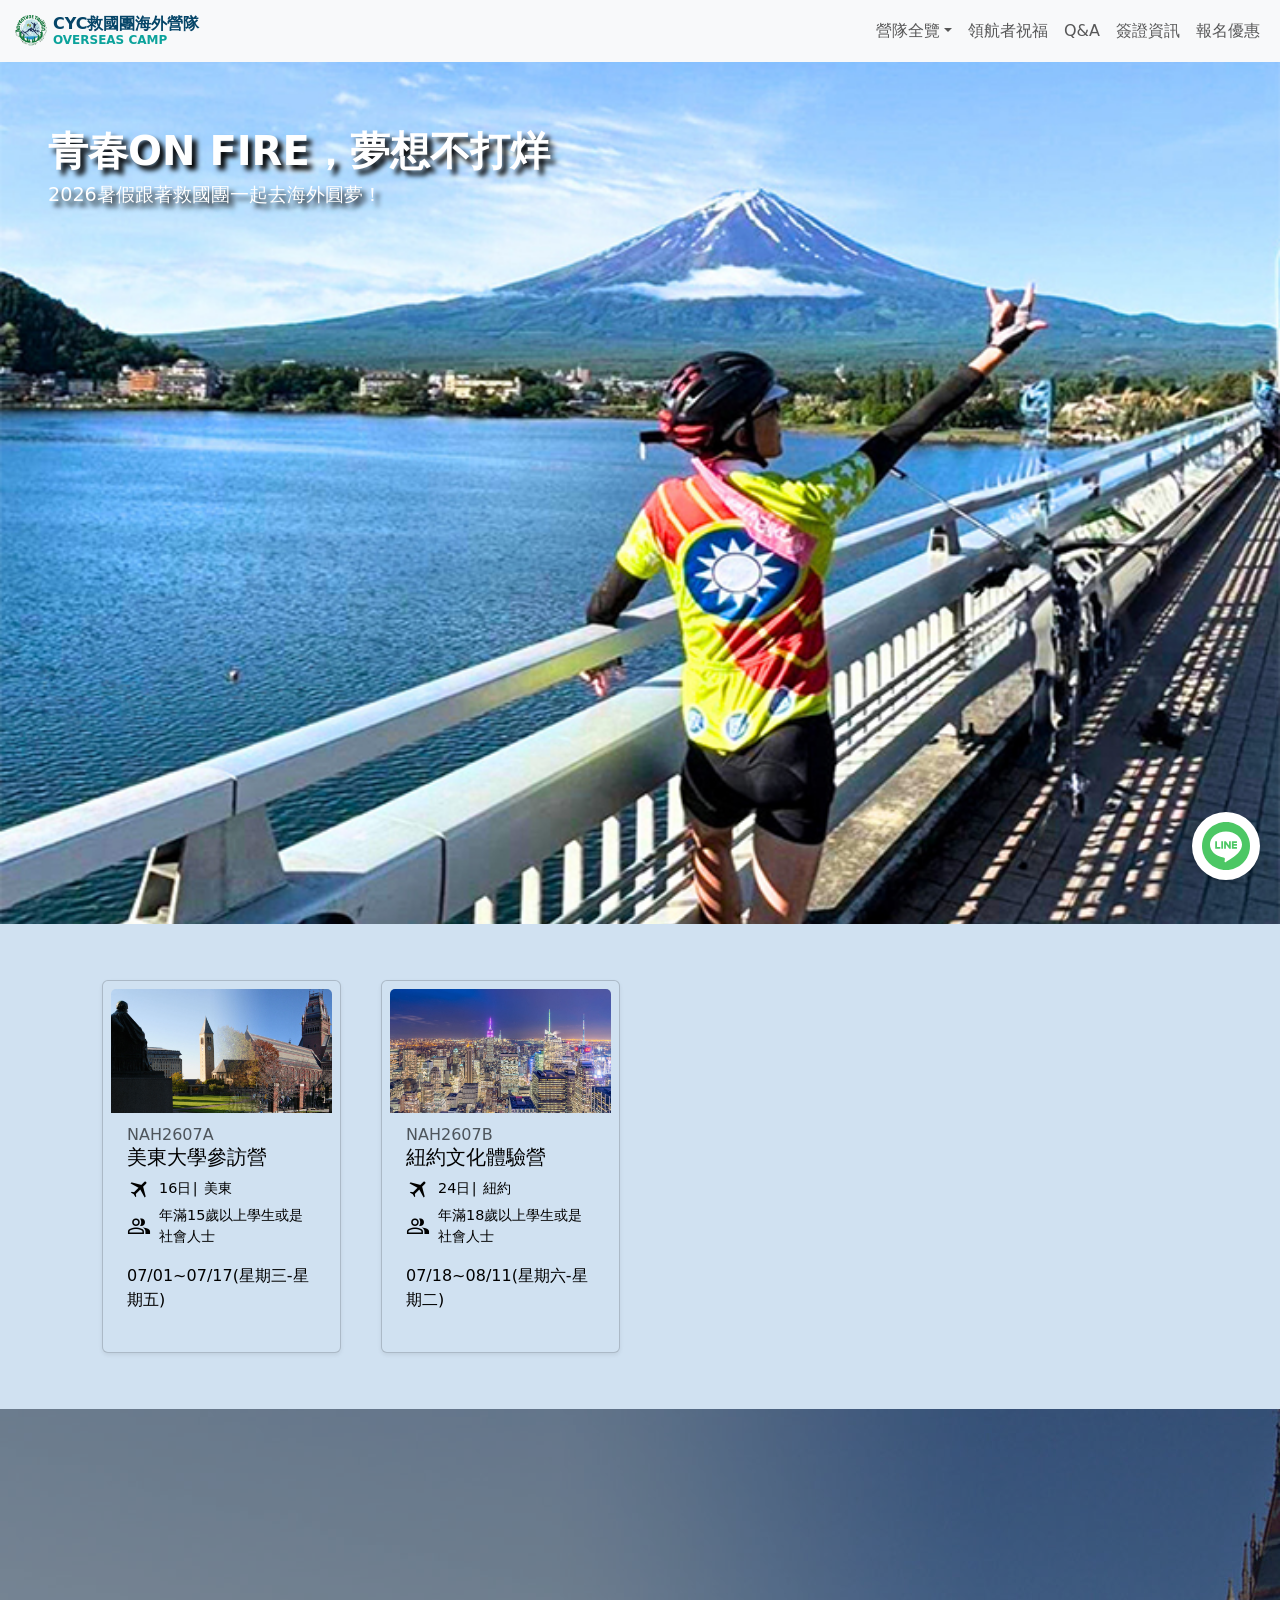
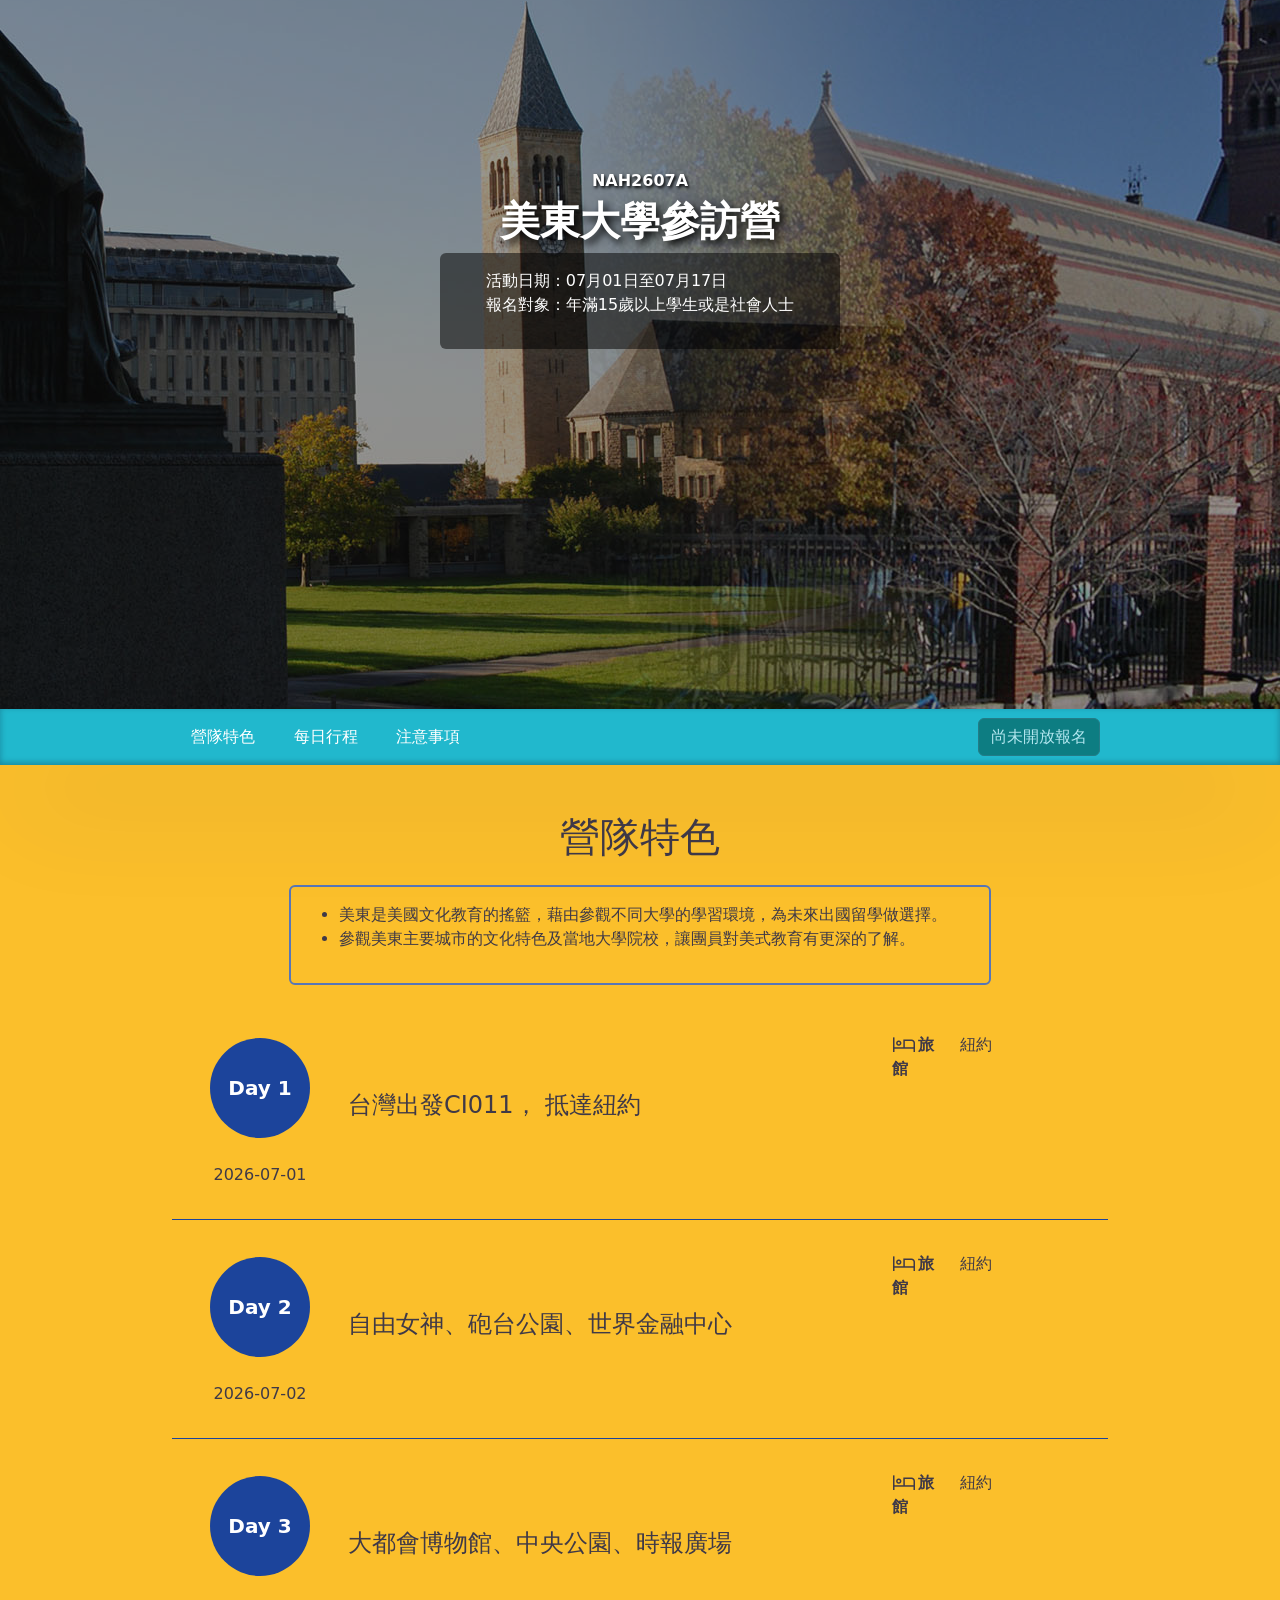
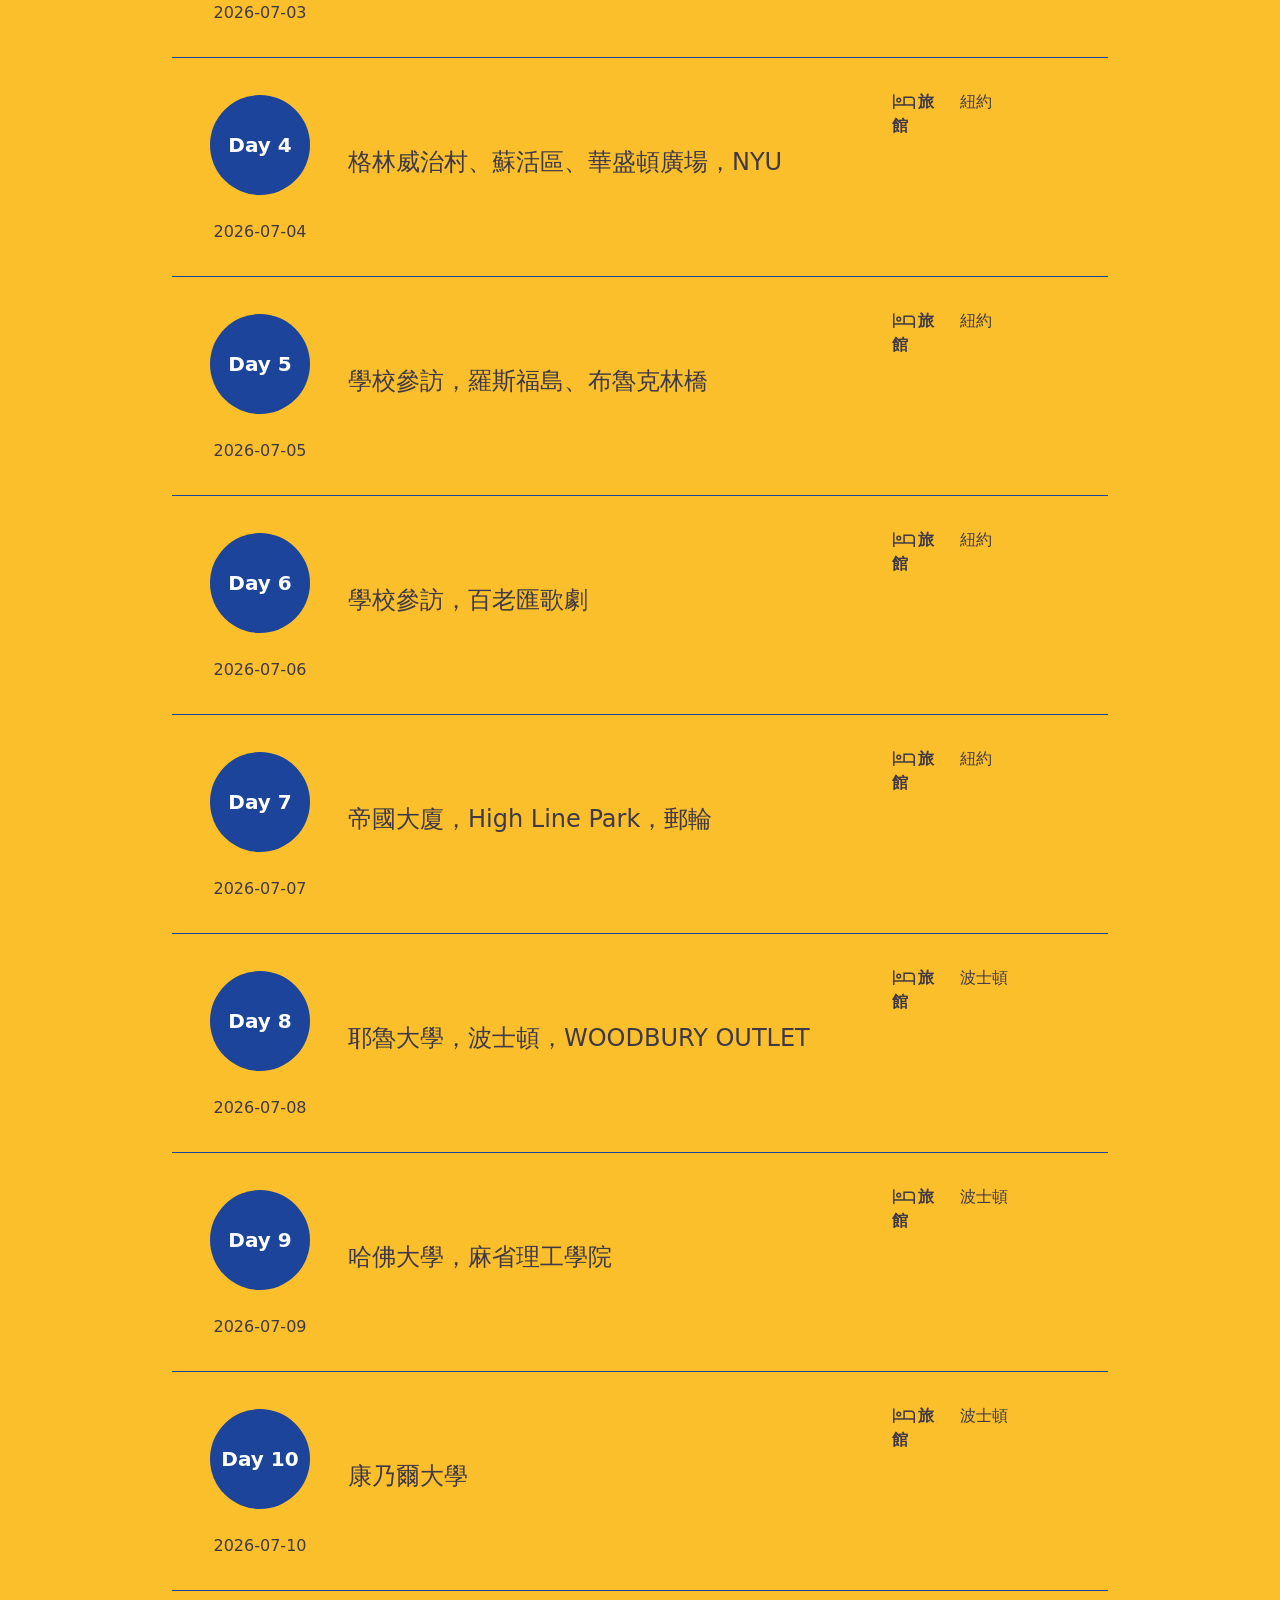
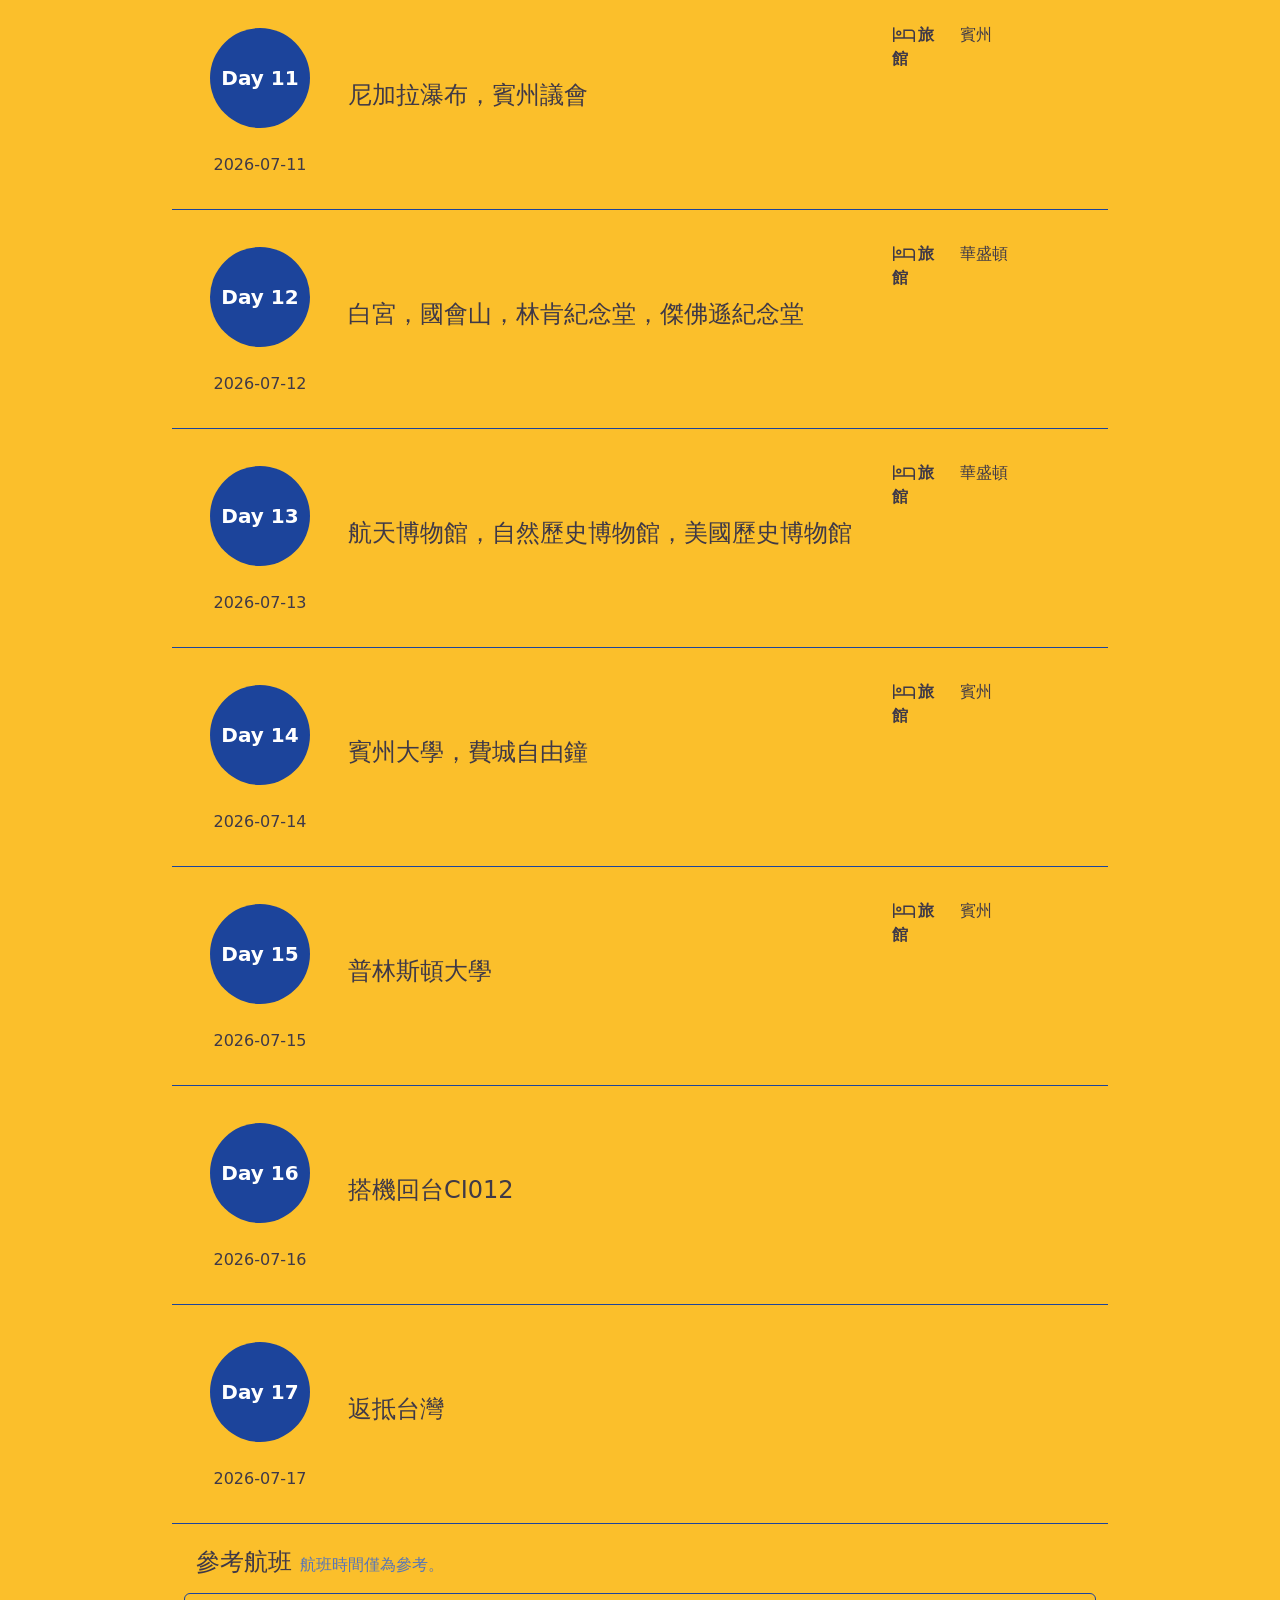
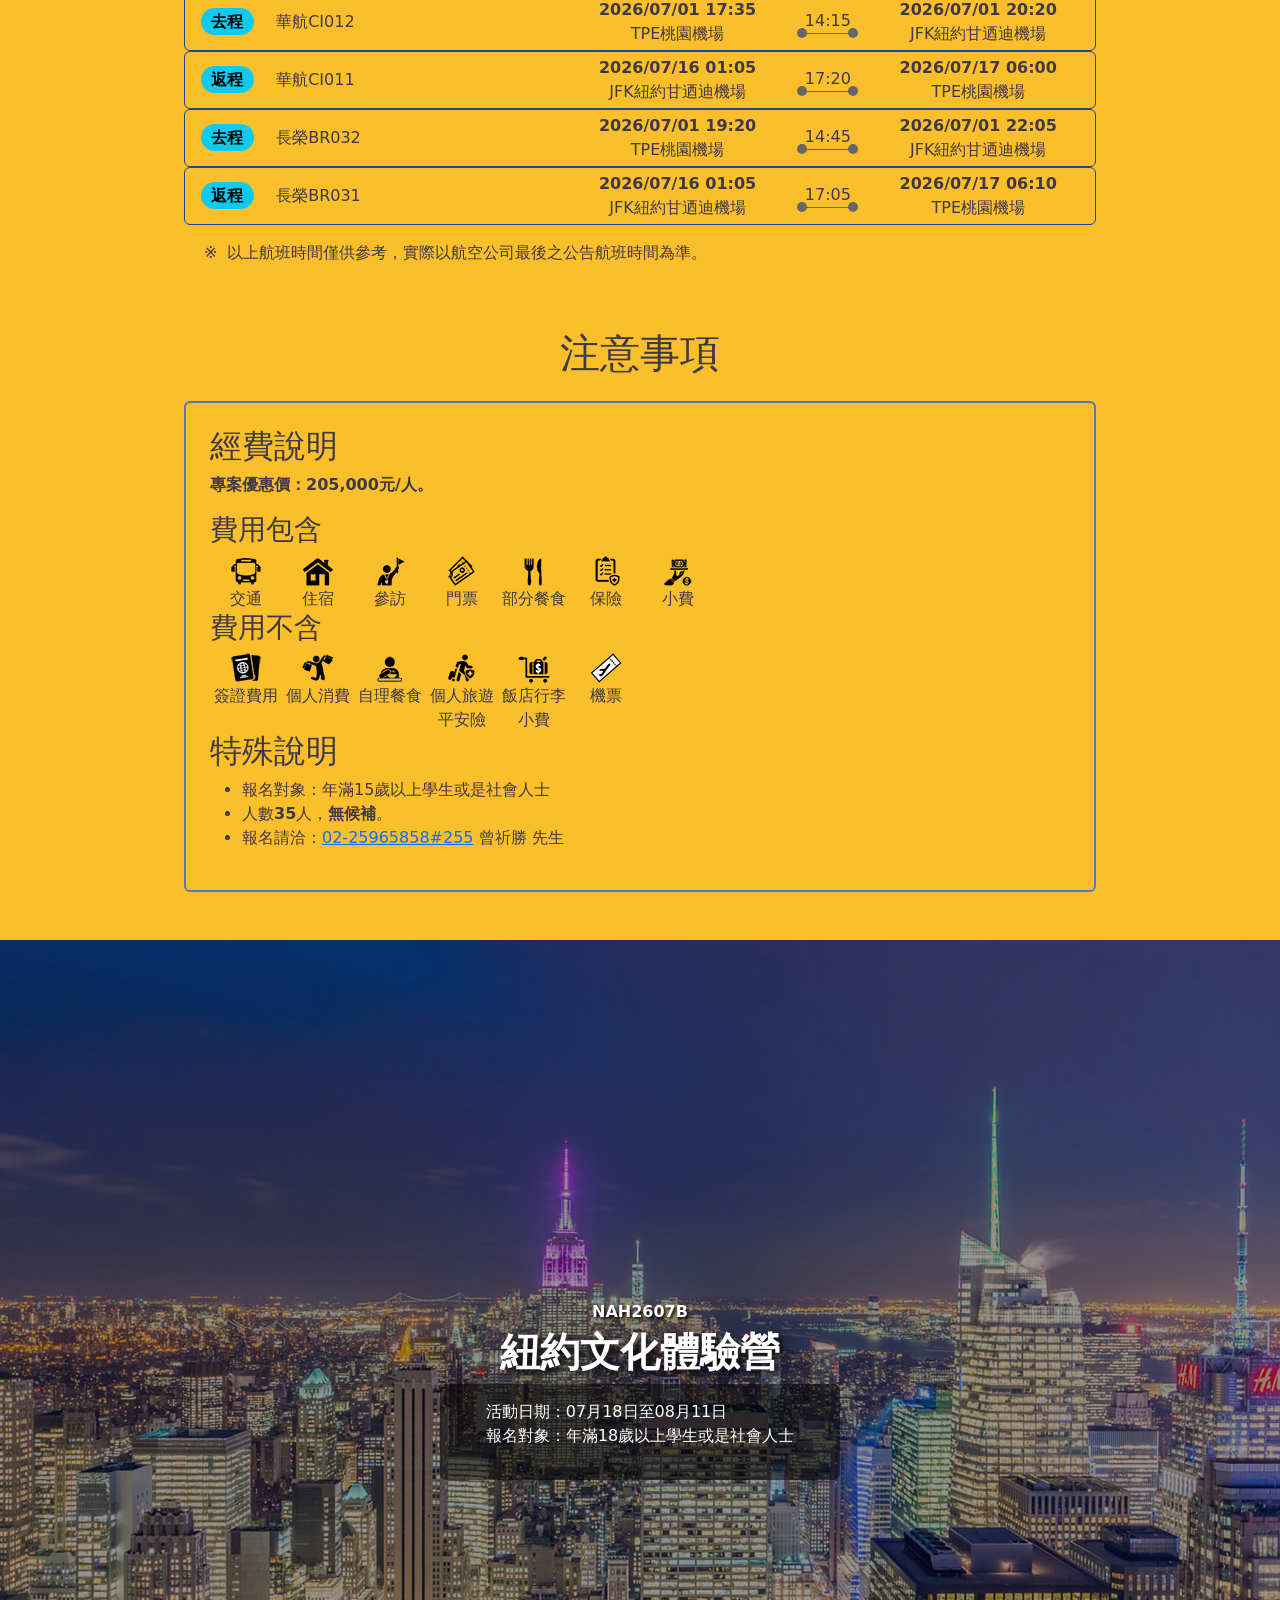
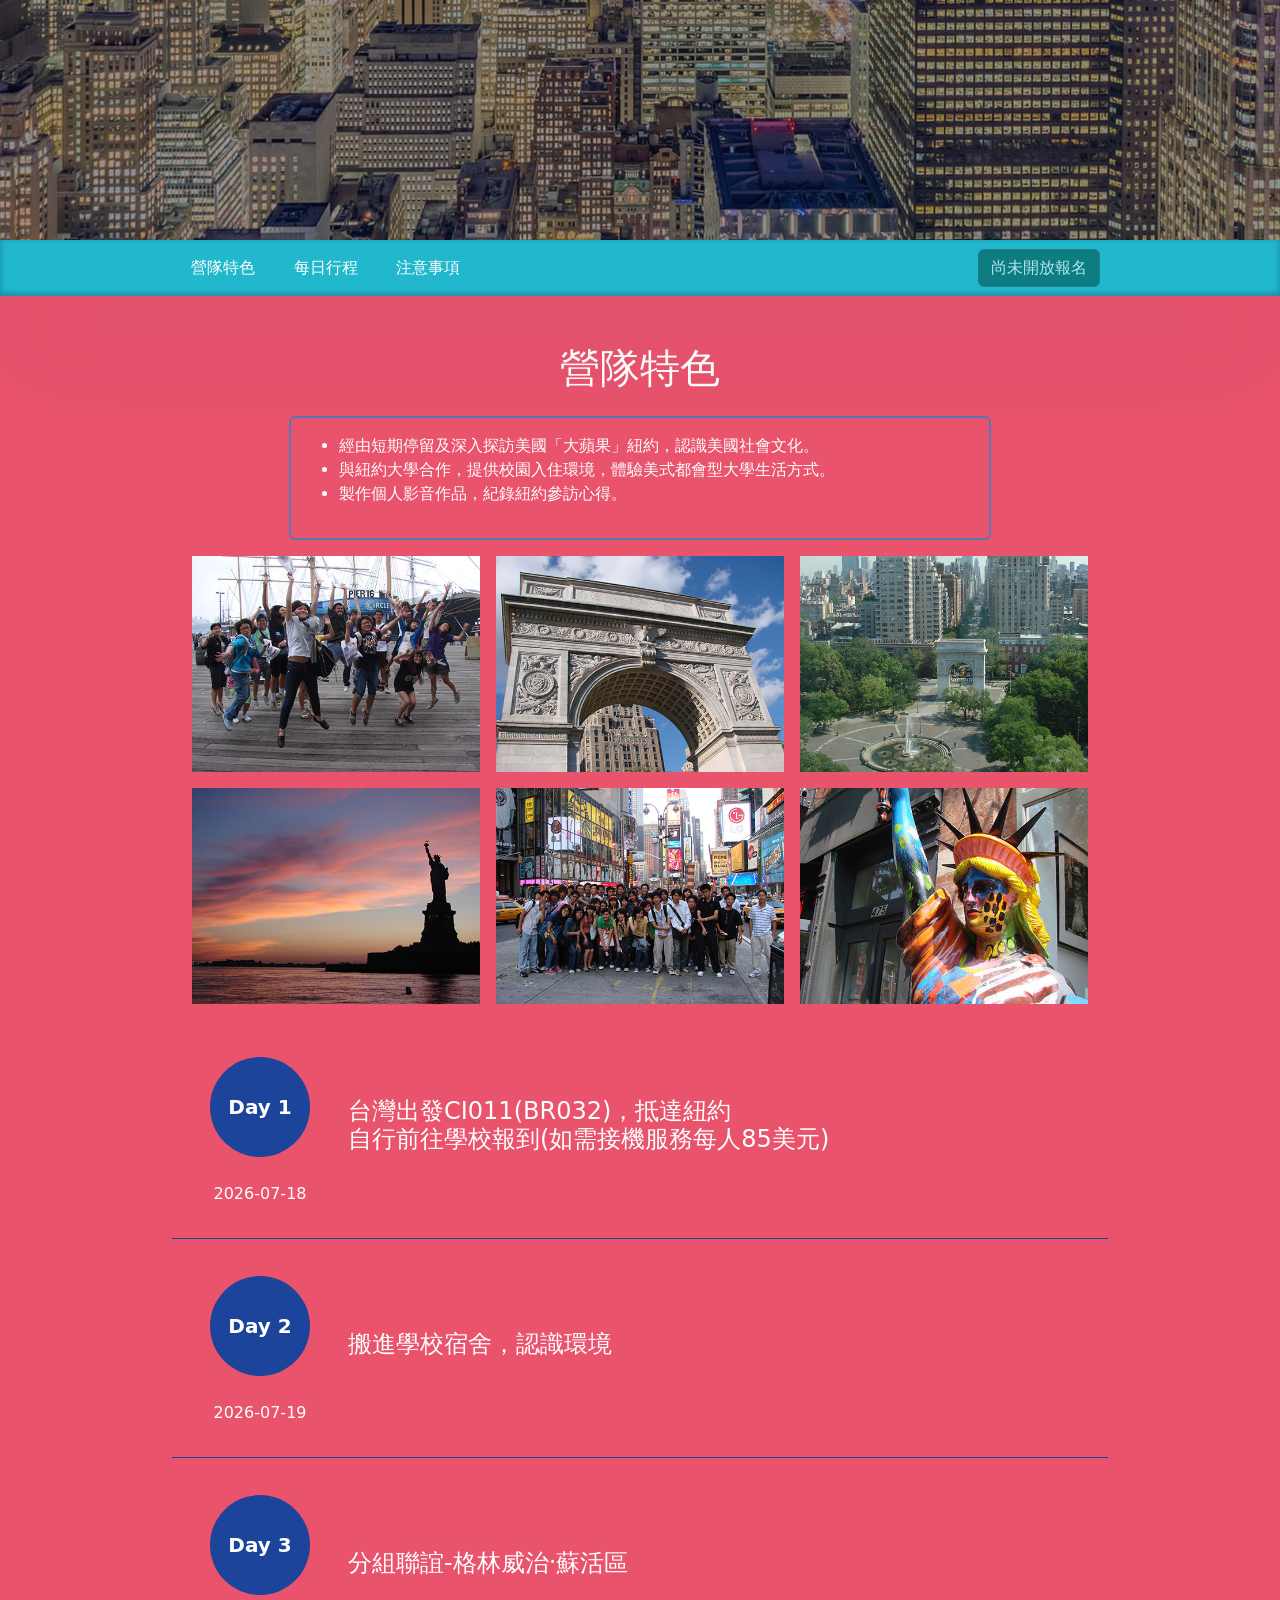
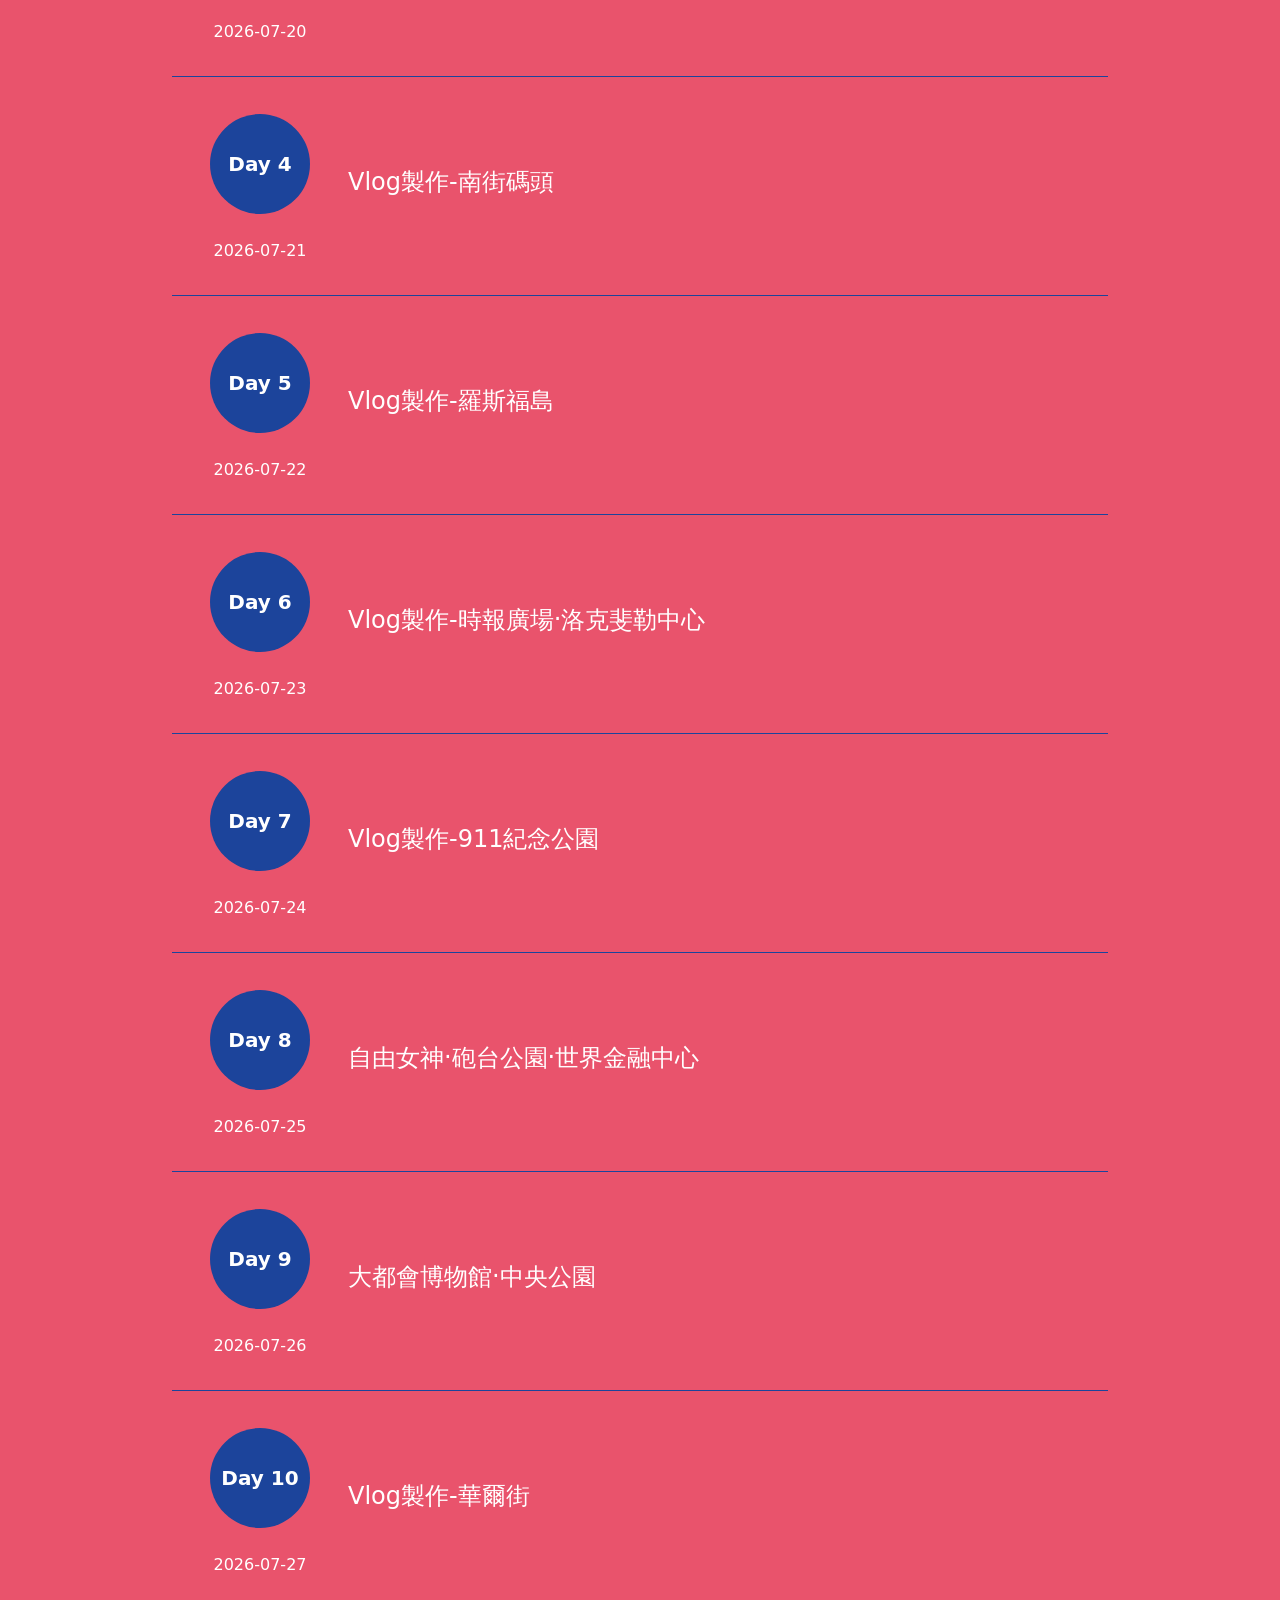
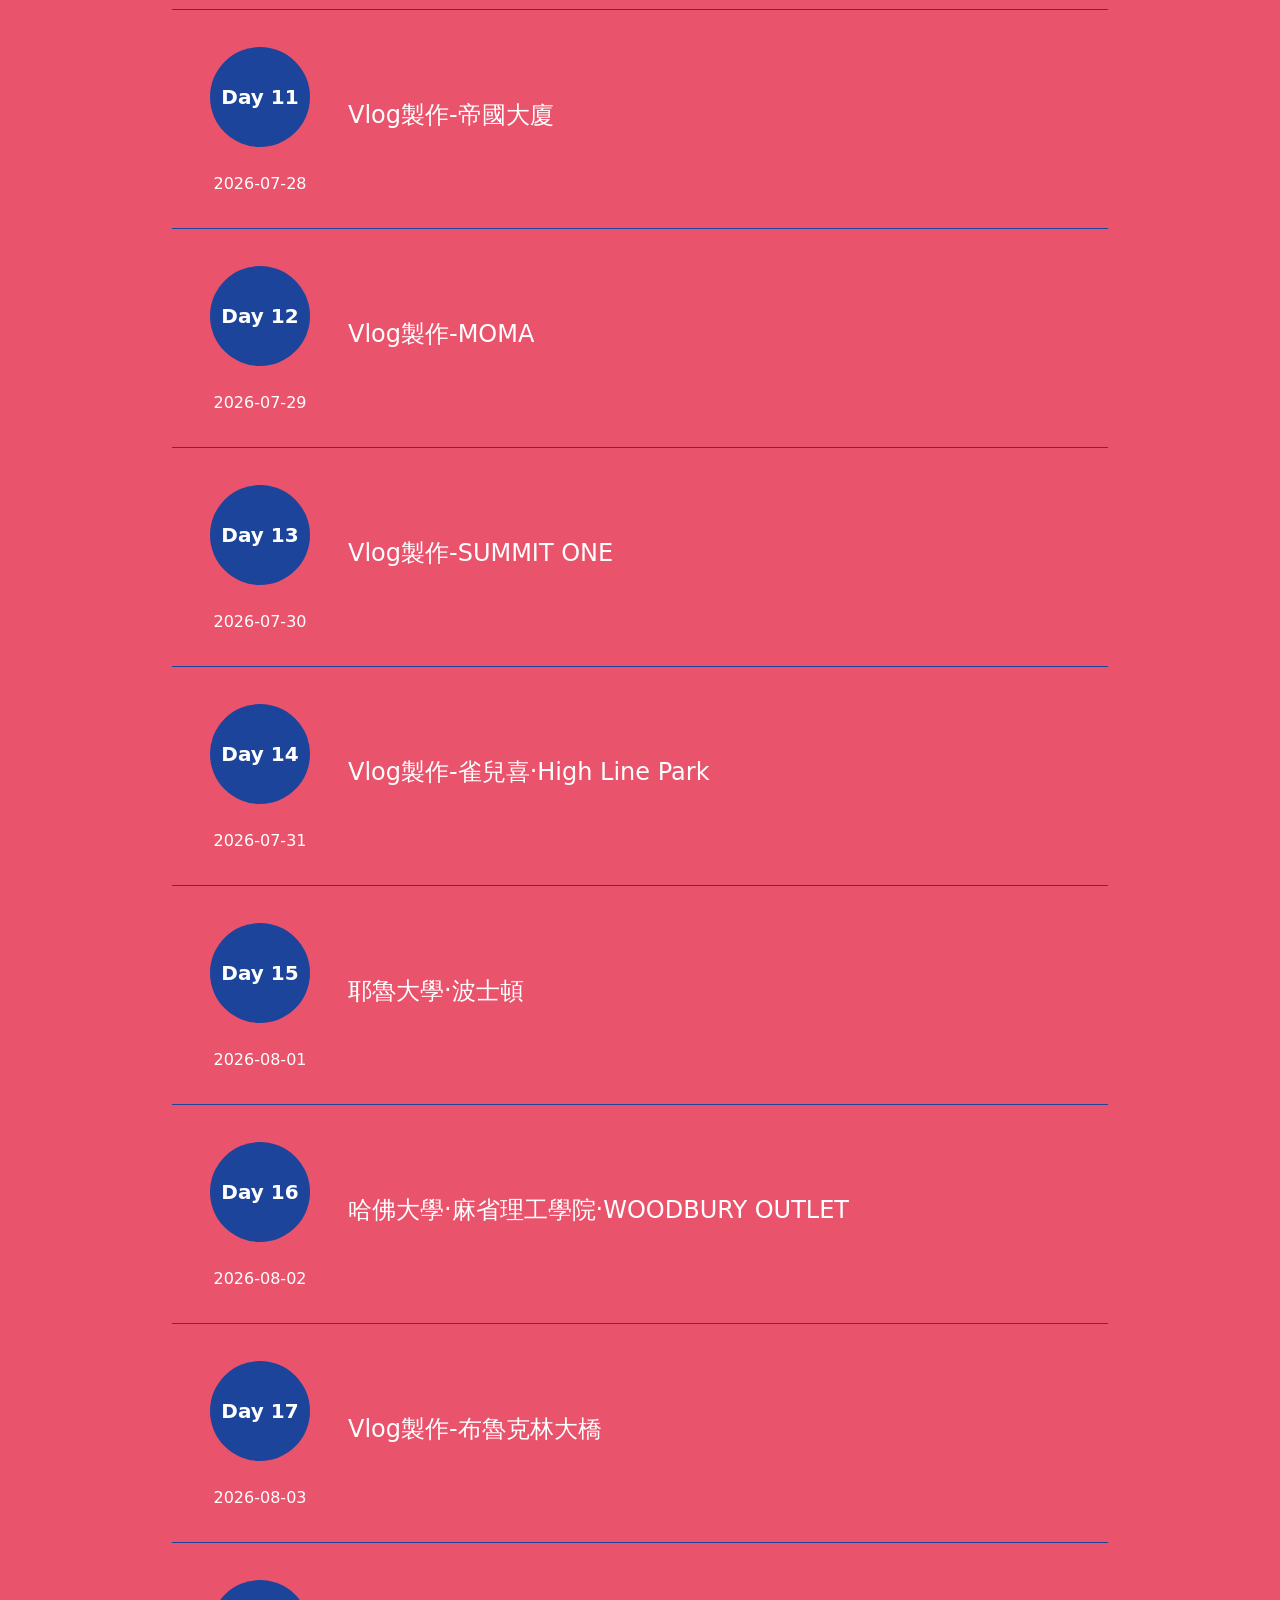
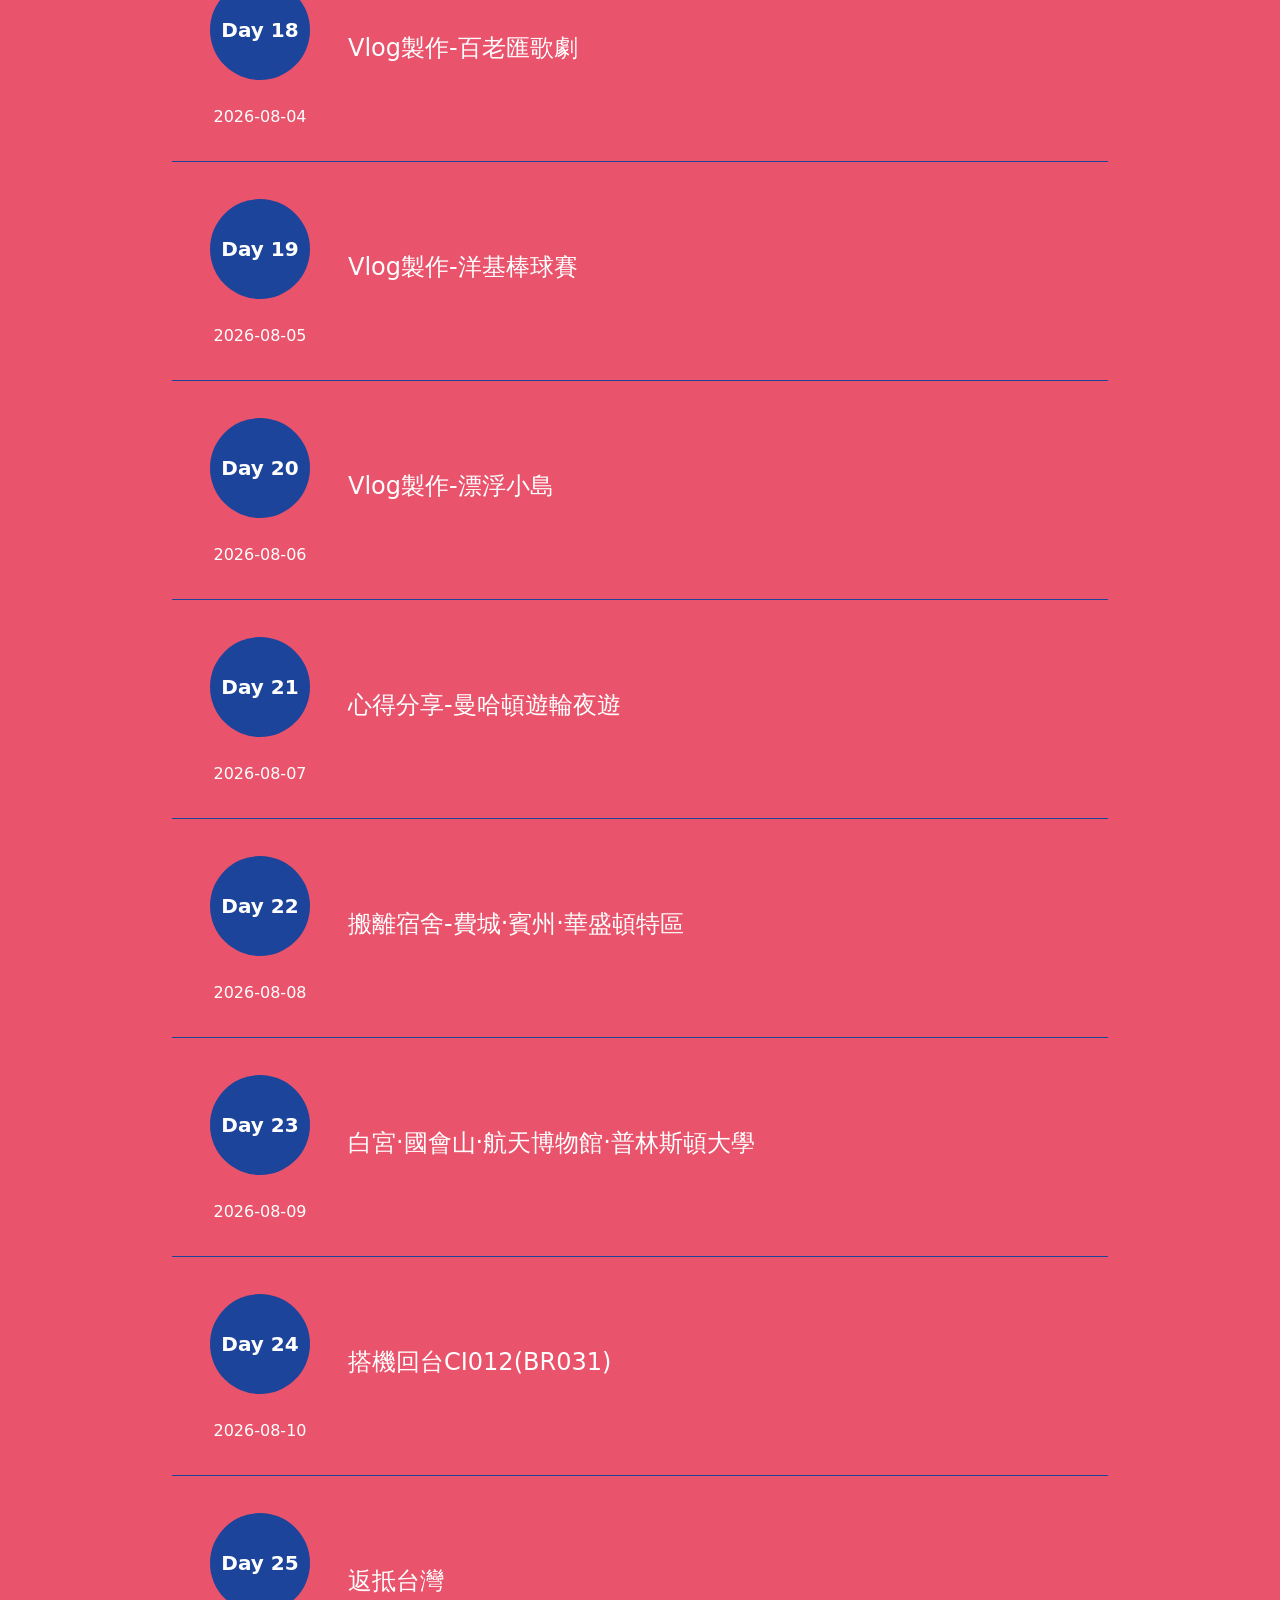
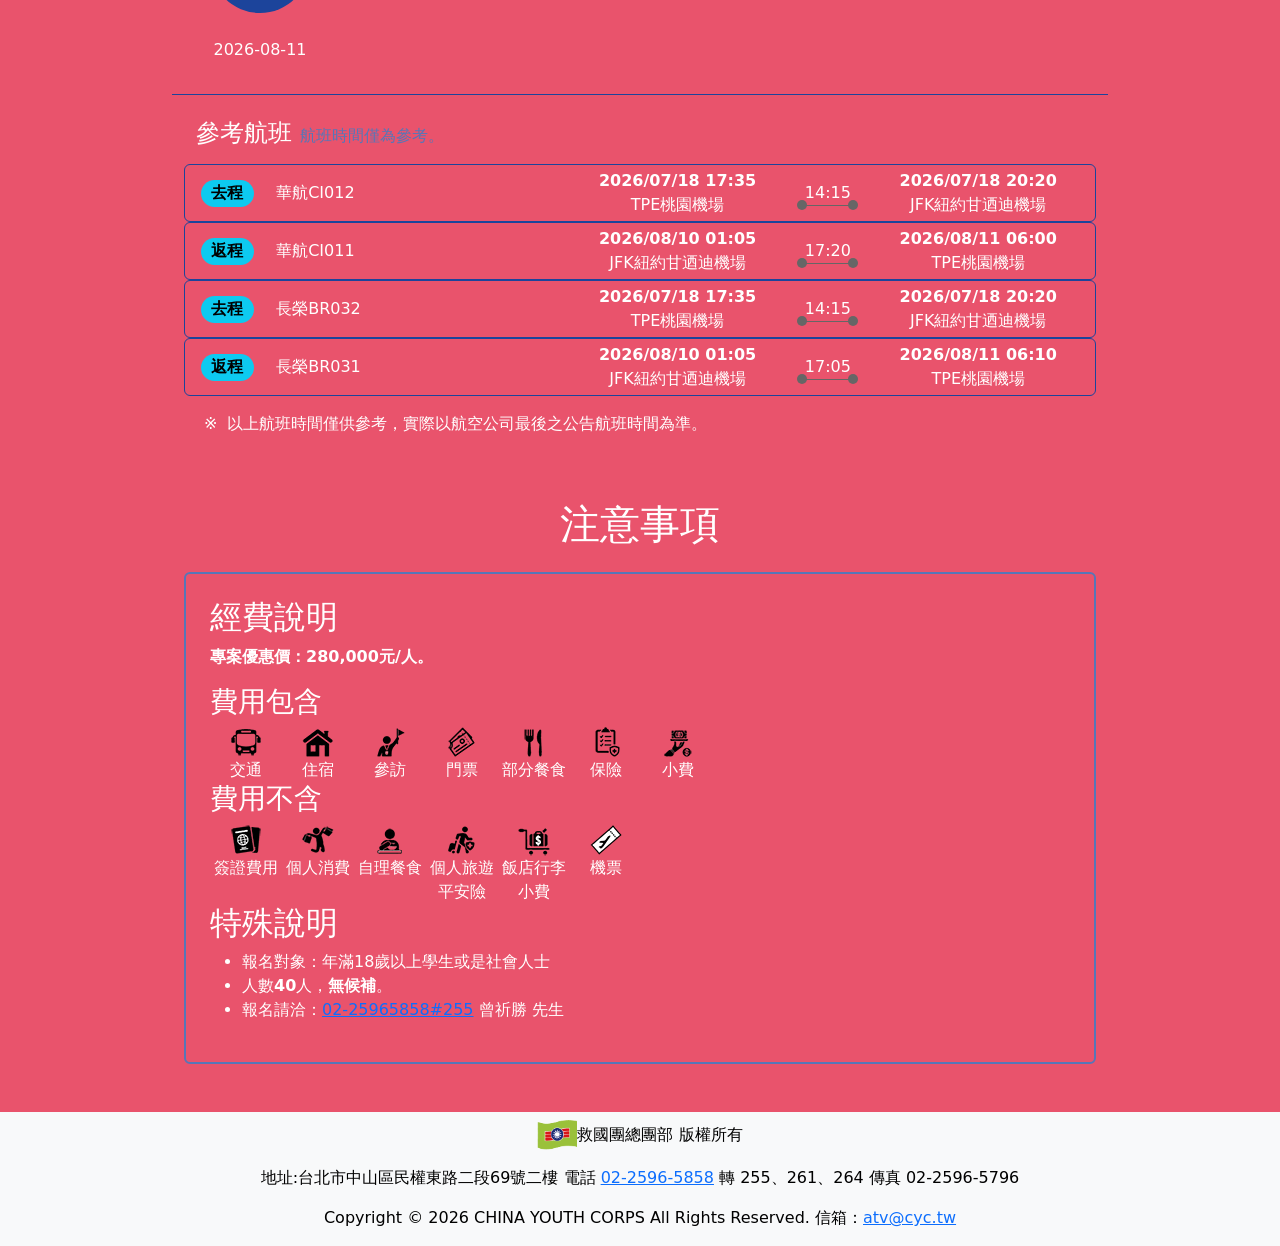
==== commit b0332a21: "更新OG資訊" ====
--- a/index.html
+++ b/index.html
@@ -7,12 +7,12 @@
     <meta property="twitter:title" content="救國團2026年暑期海外營隊">
     <meta property="twitter:card" content="summary_large_image">
     <meta property="twitter:description" content="青春ON FIRE，夢想不打烊！2026暑假跟著救國團一起去海外圓夢！">
-    <meta property="twitter:image" content="https://cyc241002.github.io/2025_Summer_Oversea/img/thumbnails/OpenGraph_Thumbnail.jpg">
+    <meta property="twitter:image" content="https://cyc241002.github.io/2026_Summer_Oversea/img/thumbnails/OpenGraph_Thumbnail.jpg">
     <meta property="twitter:site" content="https://youth.cyc.org.tw/">
     <meta property="twitter:creator" content="中國青年救國團">
     <meta property="og:title" content="救國團2026年暑期海外營隊">
     <meta property="og:description" content="青春ON FIRE，夢想不打烊！2026暑假跟著救國團一起去海外圓夢！">
-    <meta property="og:image" content="https://cyc241002.github.io/2025_Summer_Oversea/img/thumbnails/OpenGraph_Thumbnail.jpg">
+    <meta property="og:image" content="https://cyc241002.github.io/2026_Summer_Oversea/img/thumbnails/OpenGraph_Thumbnail.jpg">
     <meta property="og:url" content="https://youth.cyc.org.tw/">
     <title>救國團2026年暑期海外營隊開放報名中！</title>
     <link href="css/normalize.css" rel="stylesheet">
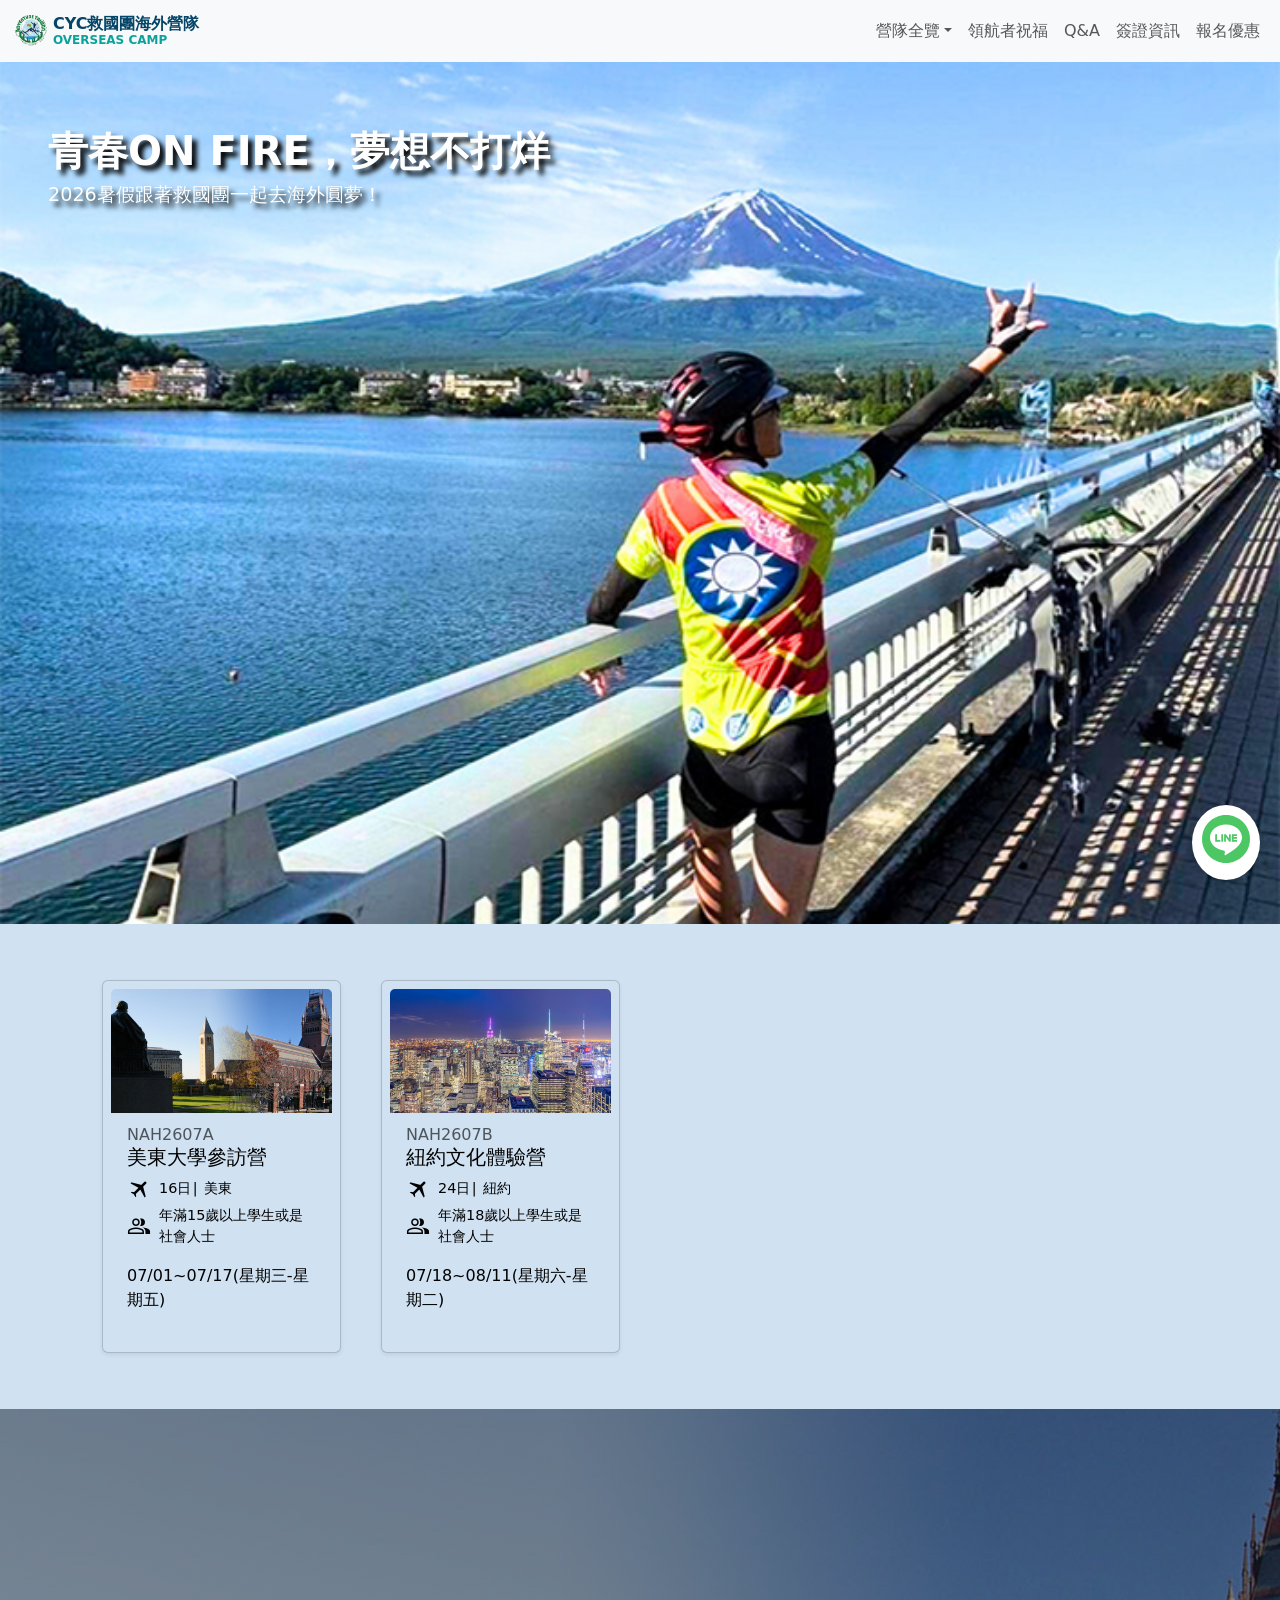
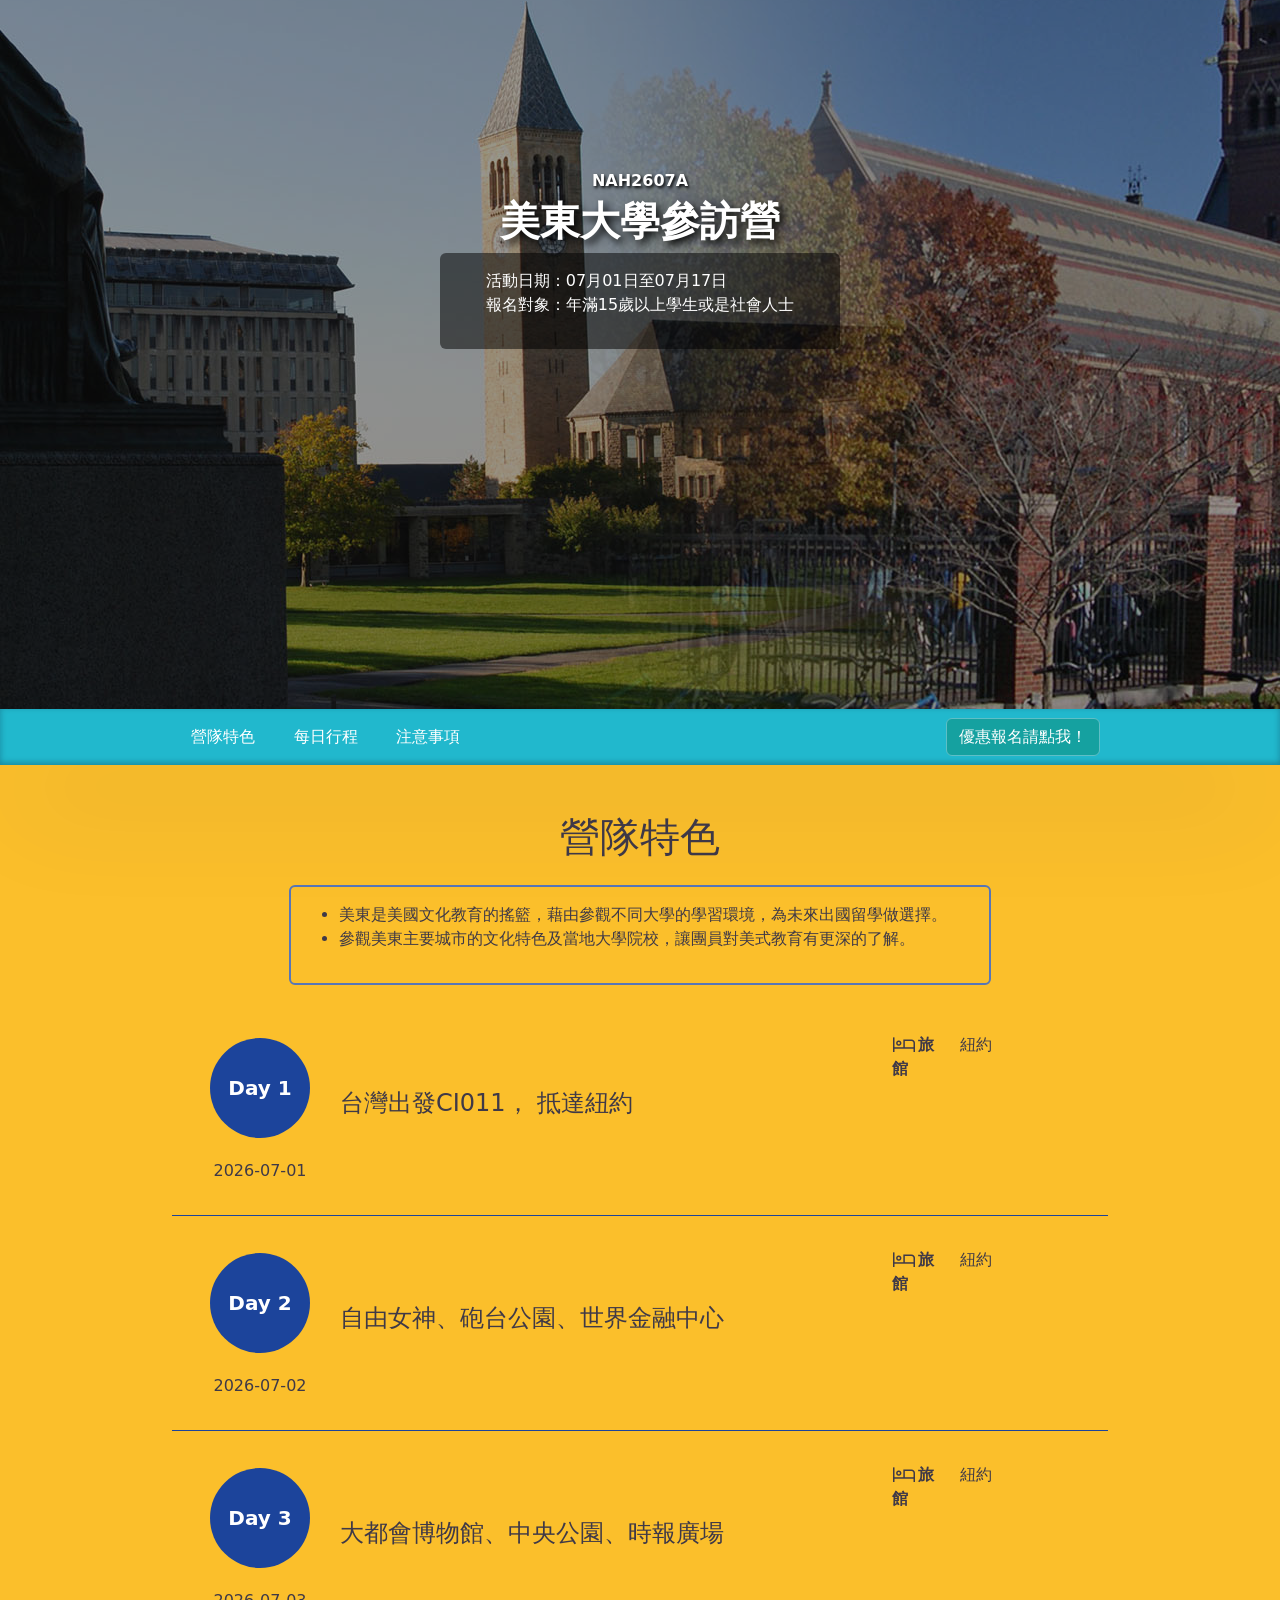
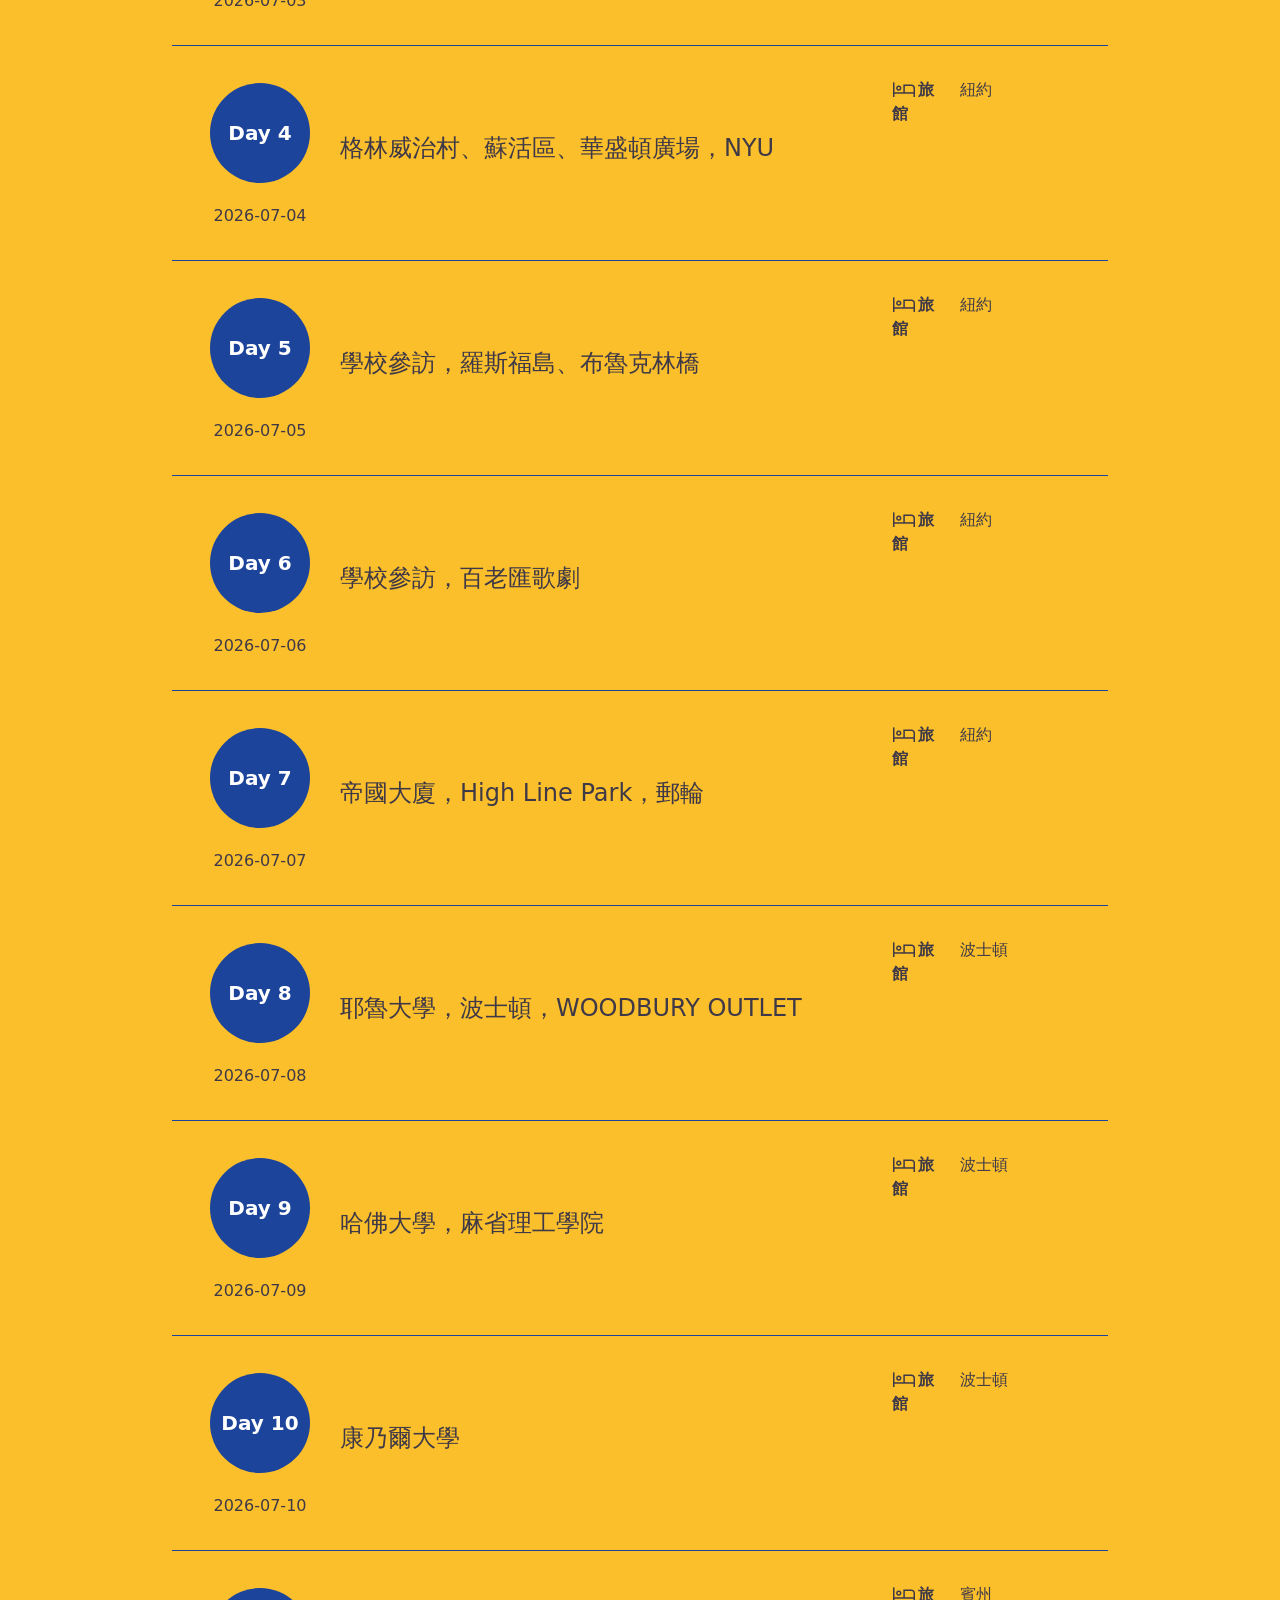
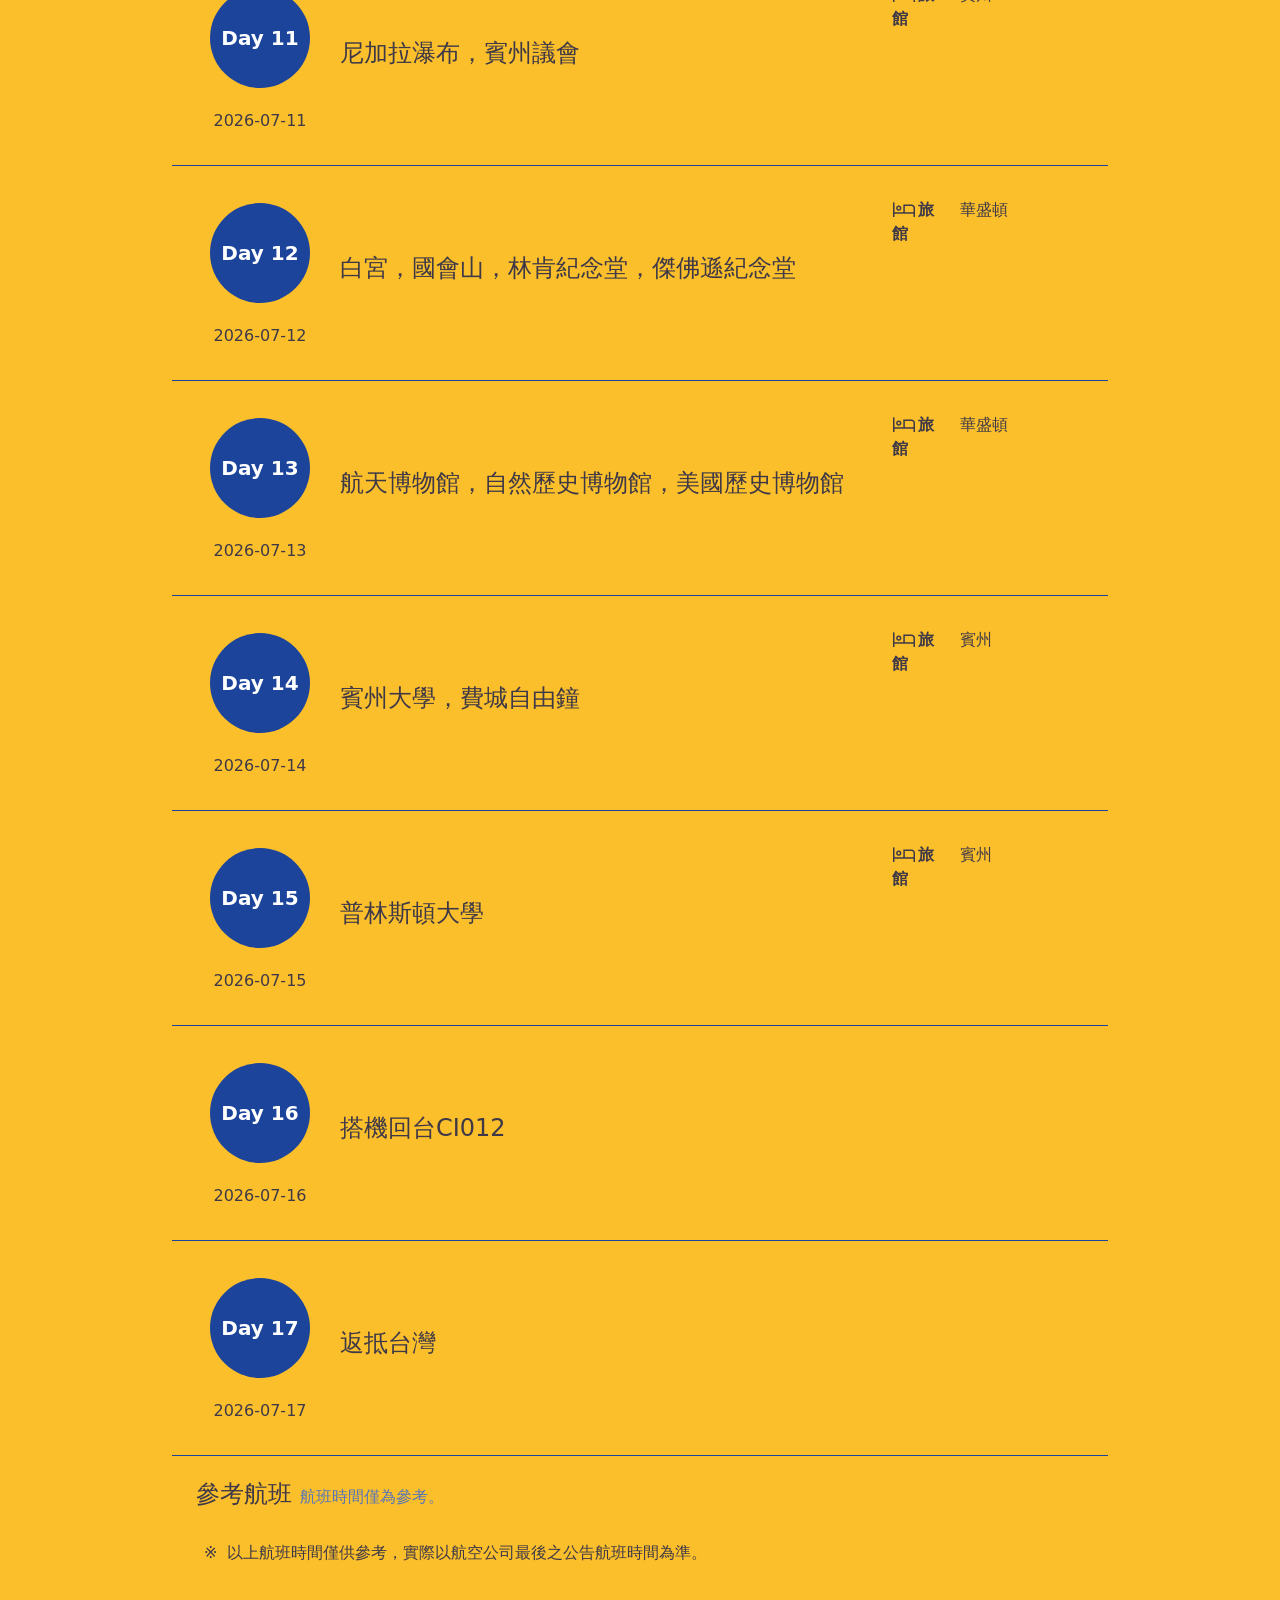
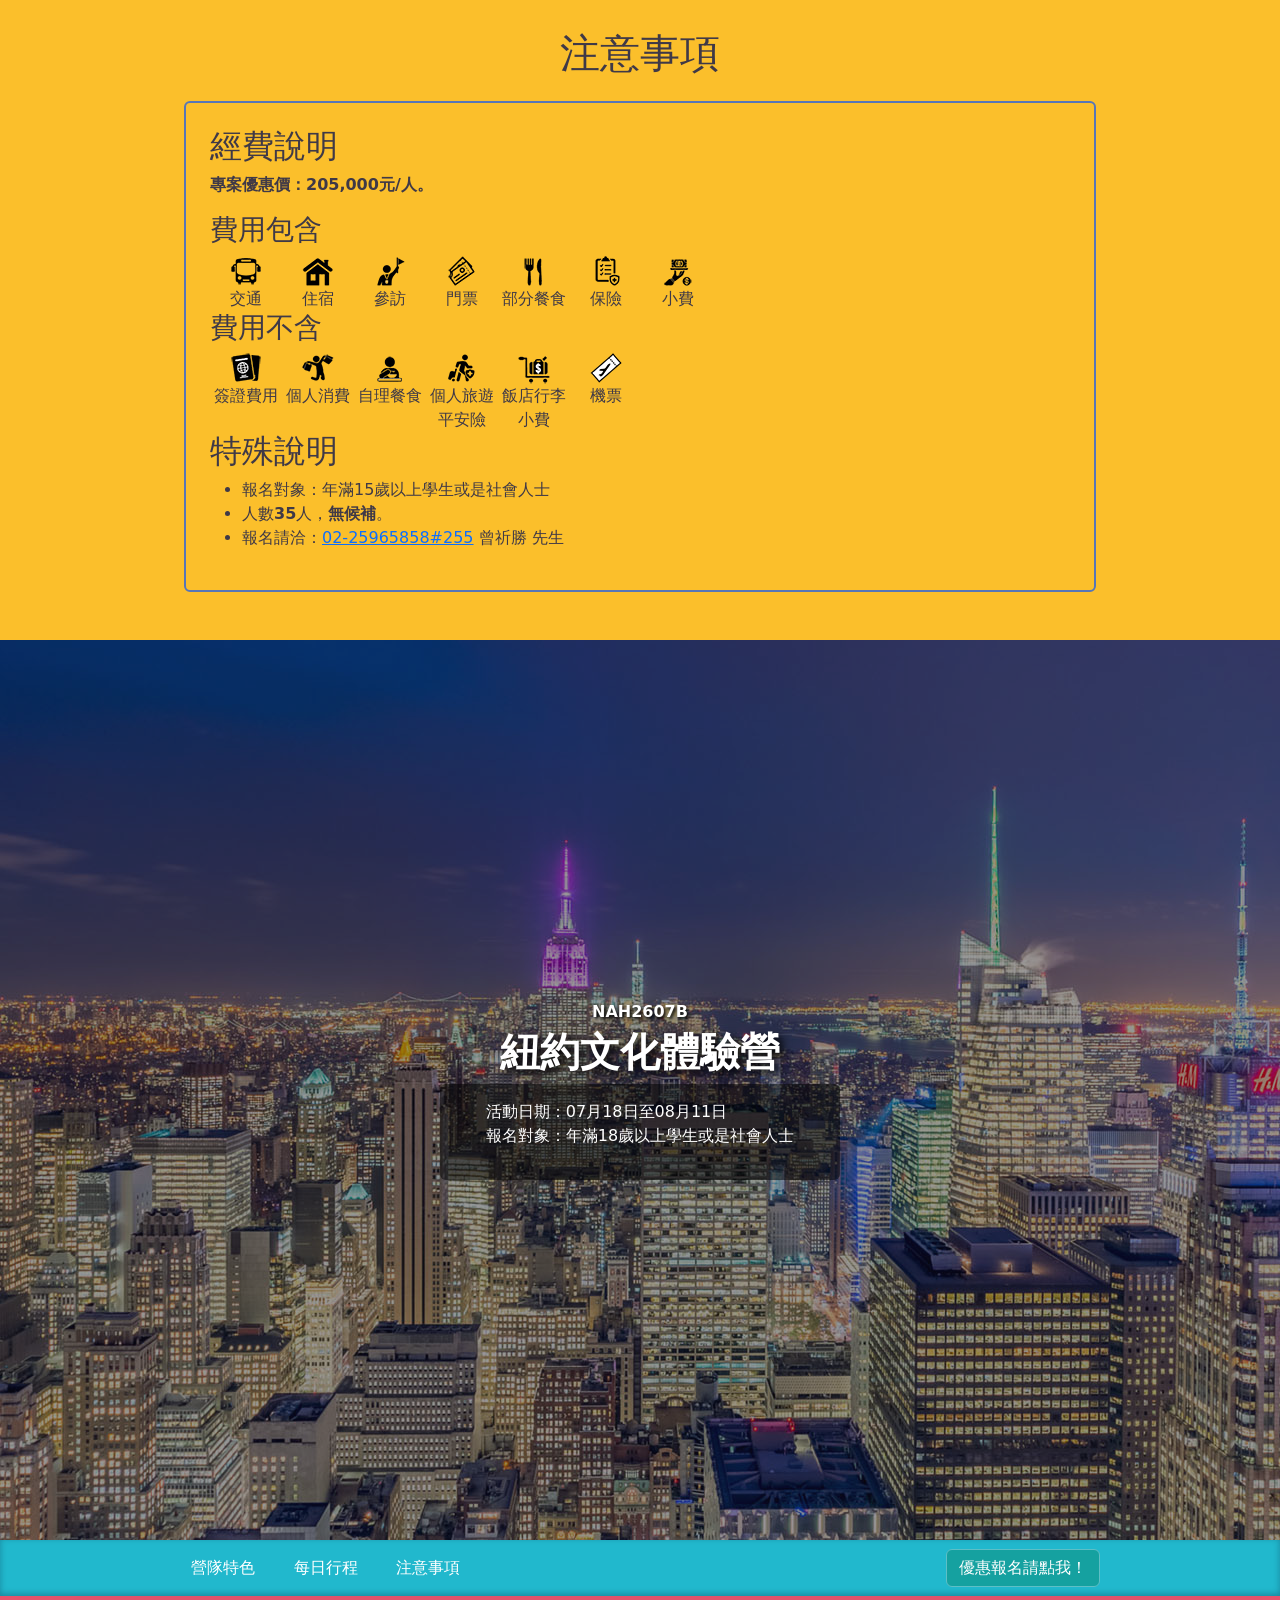
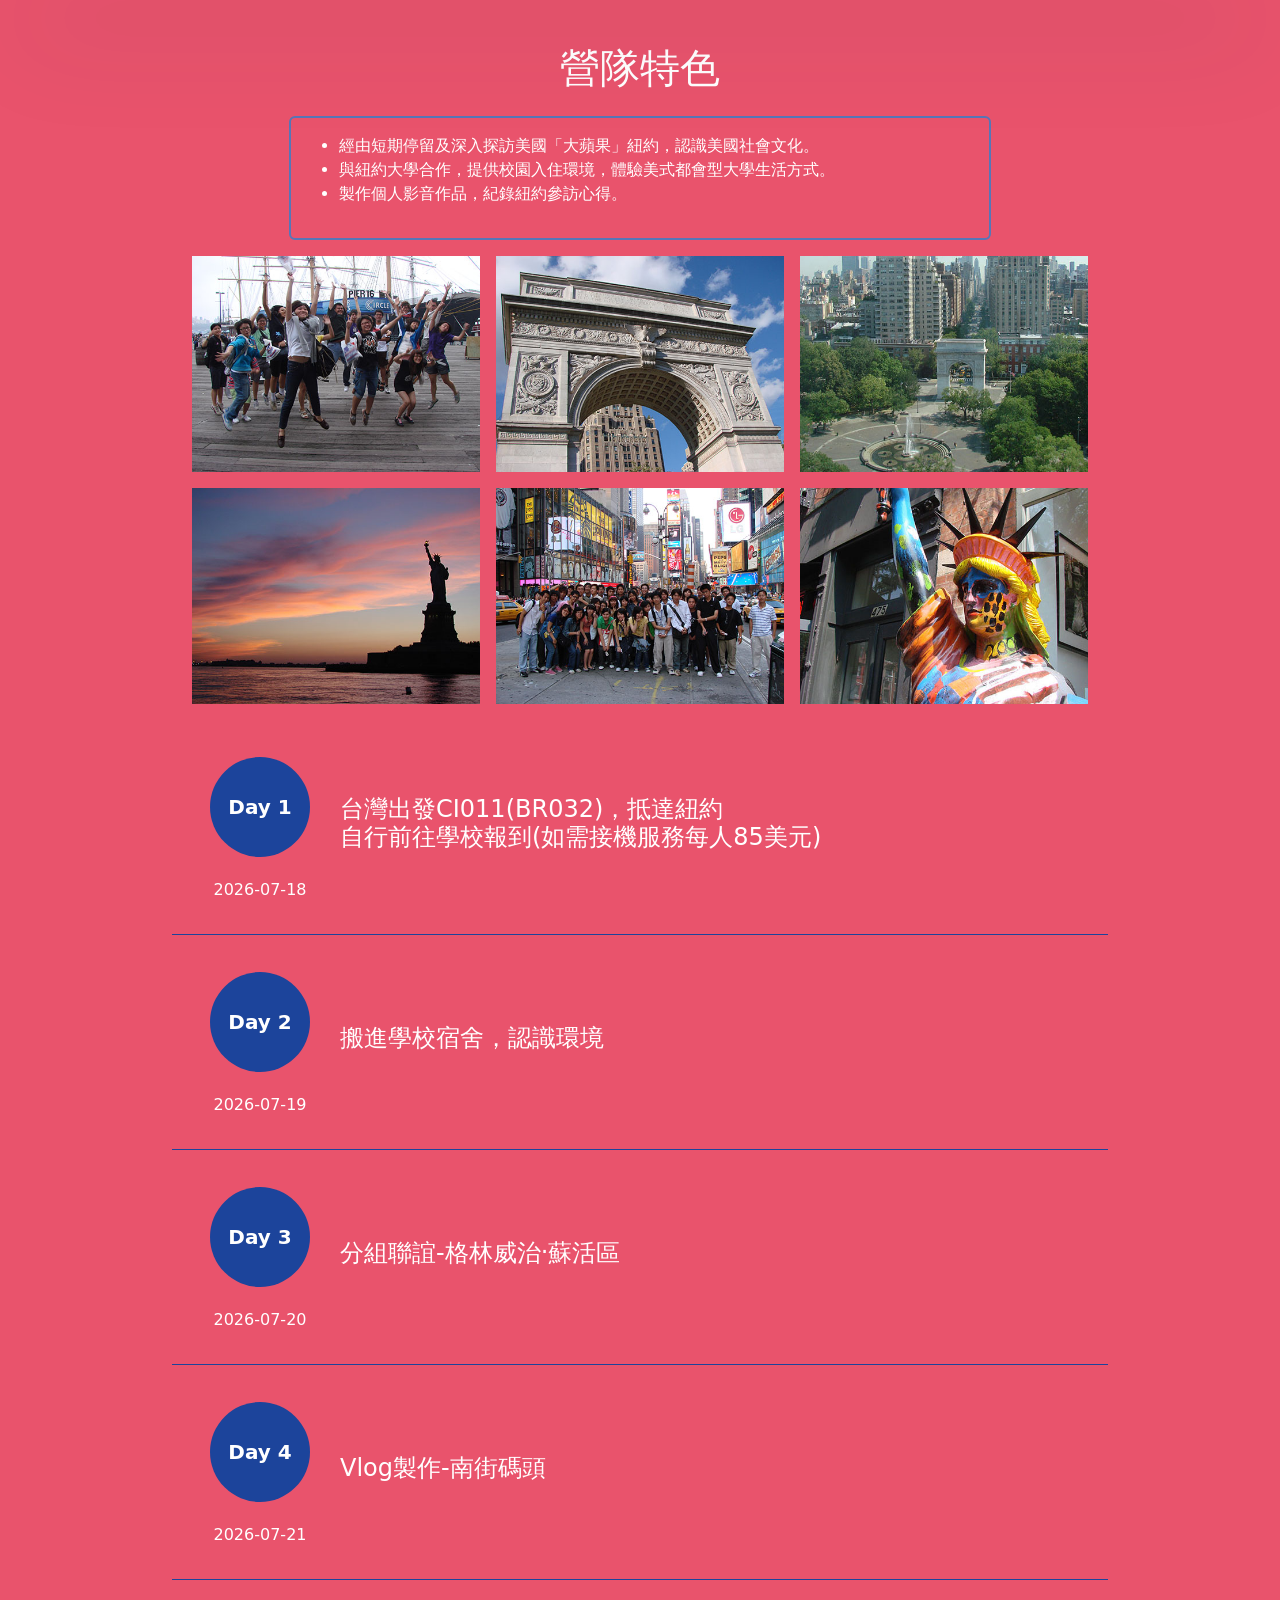
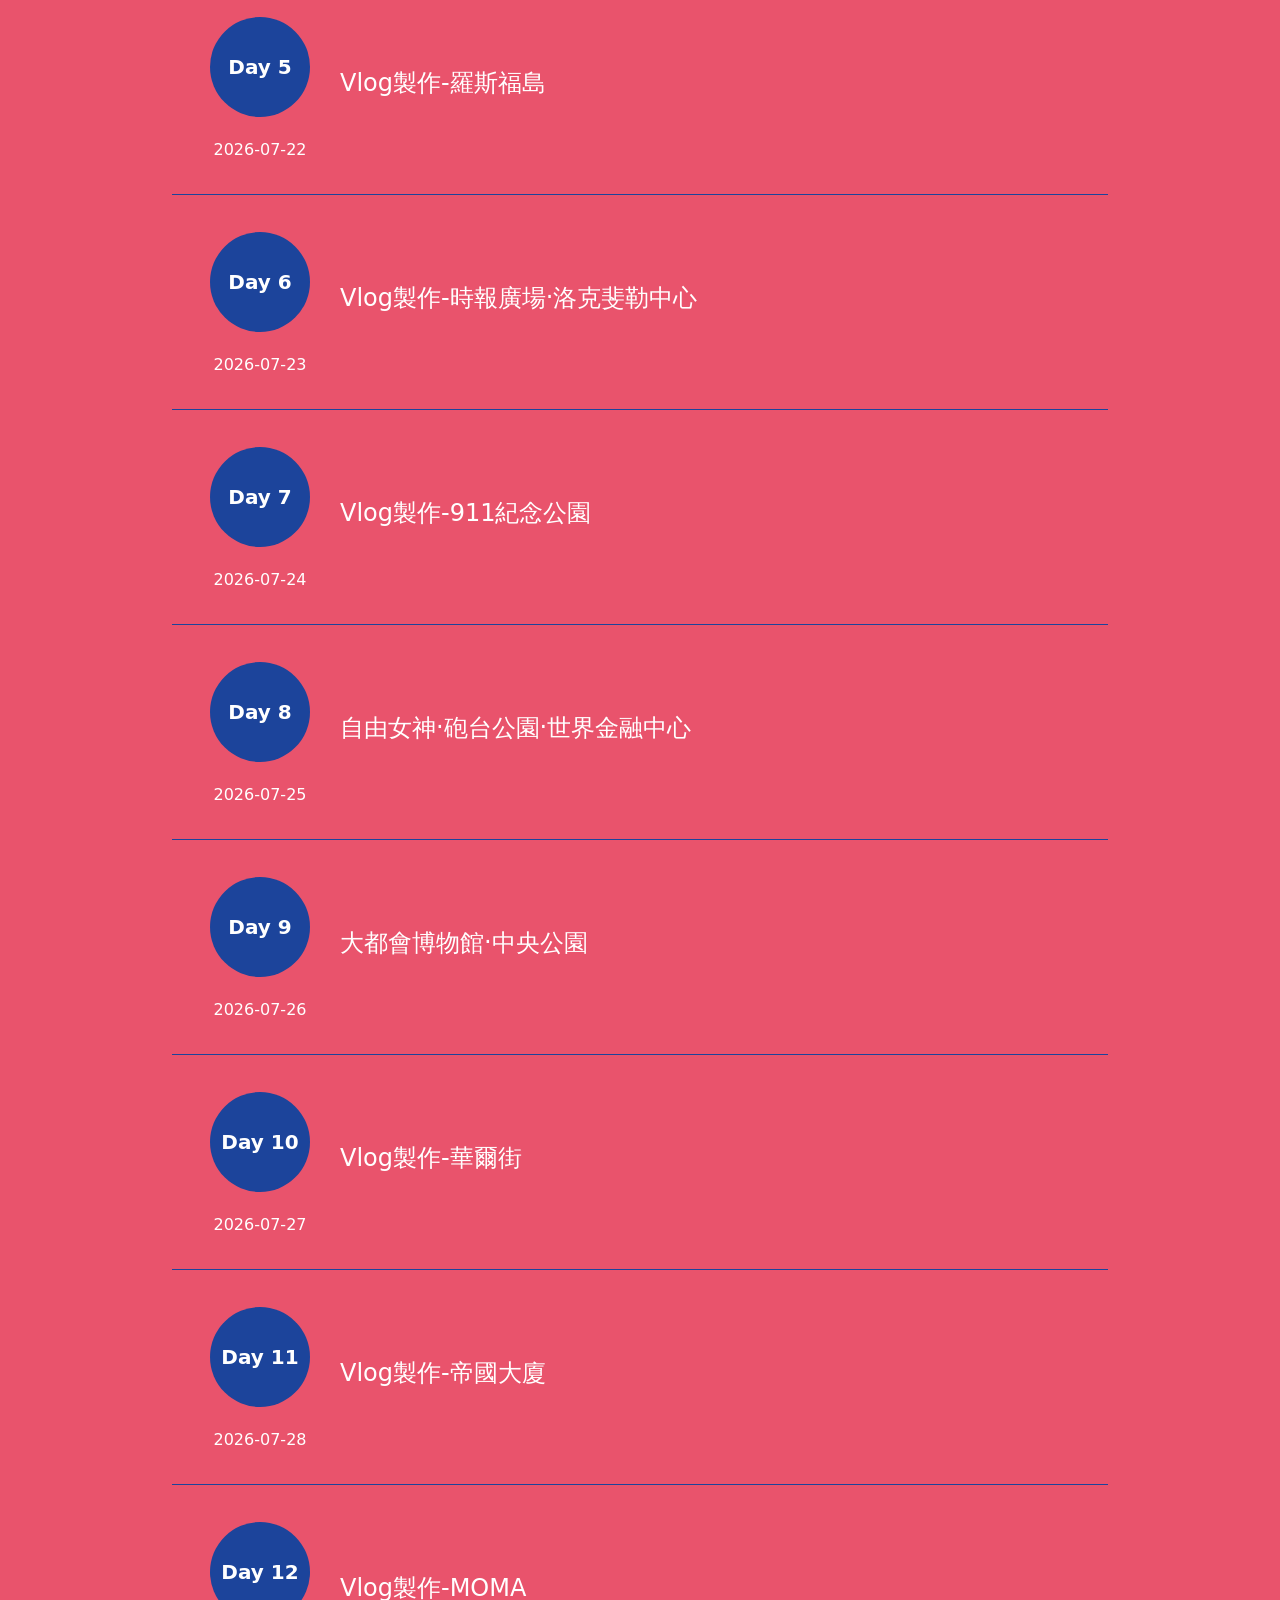
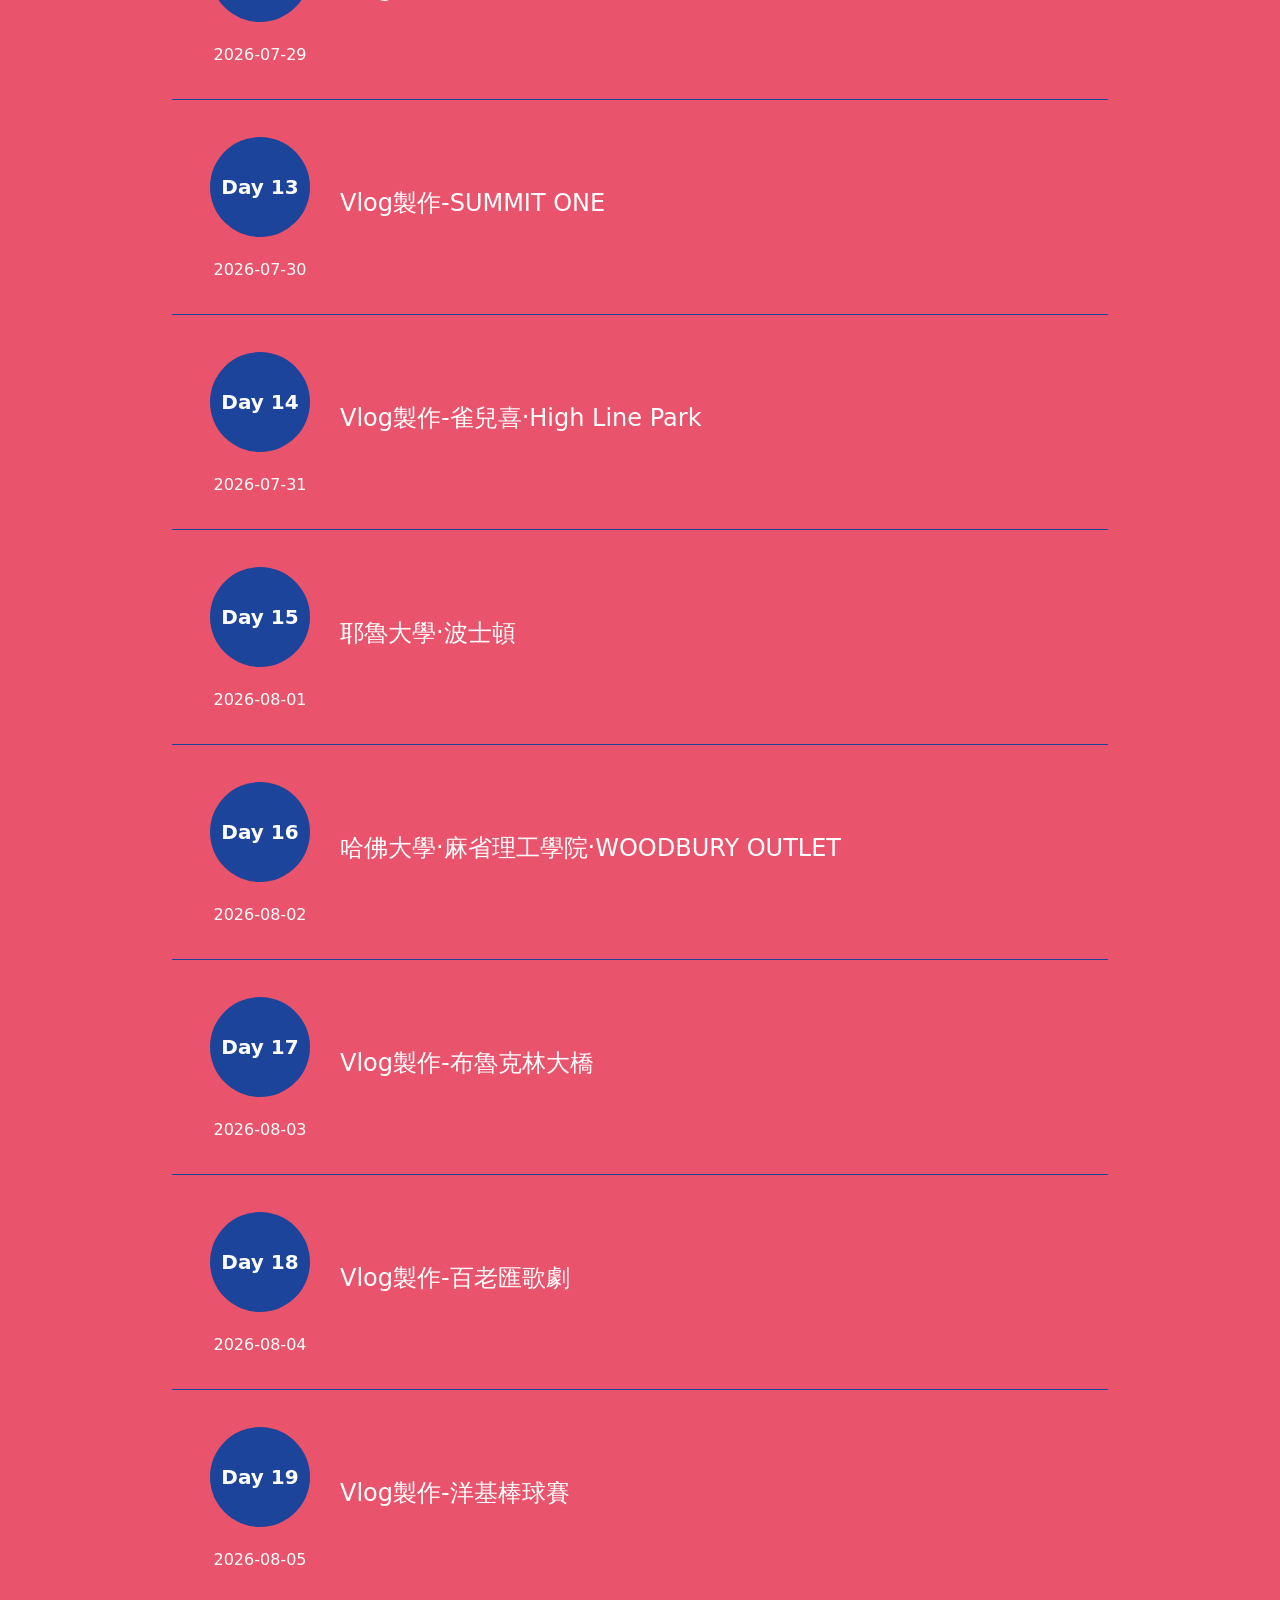
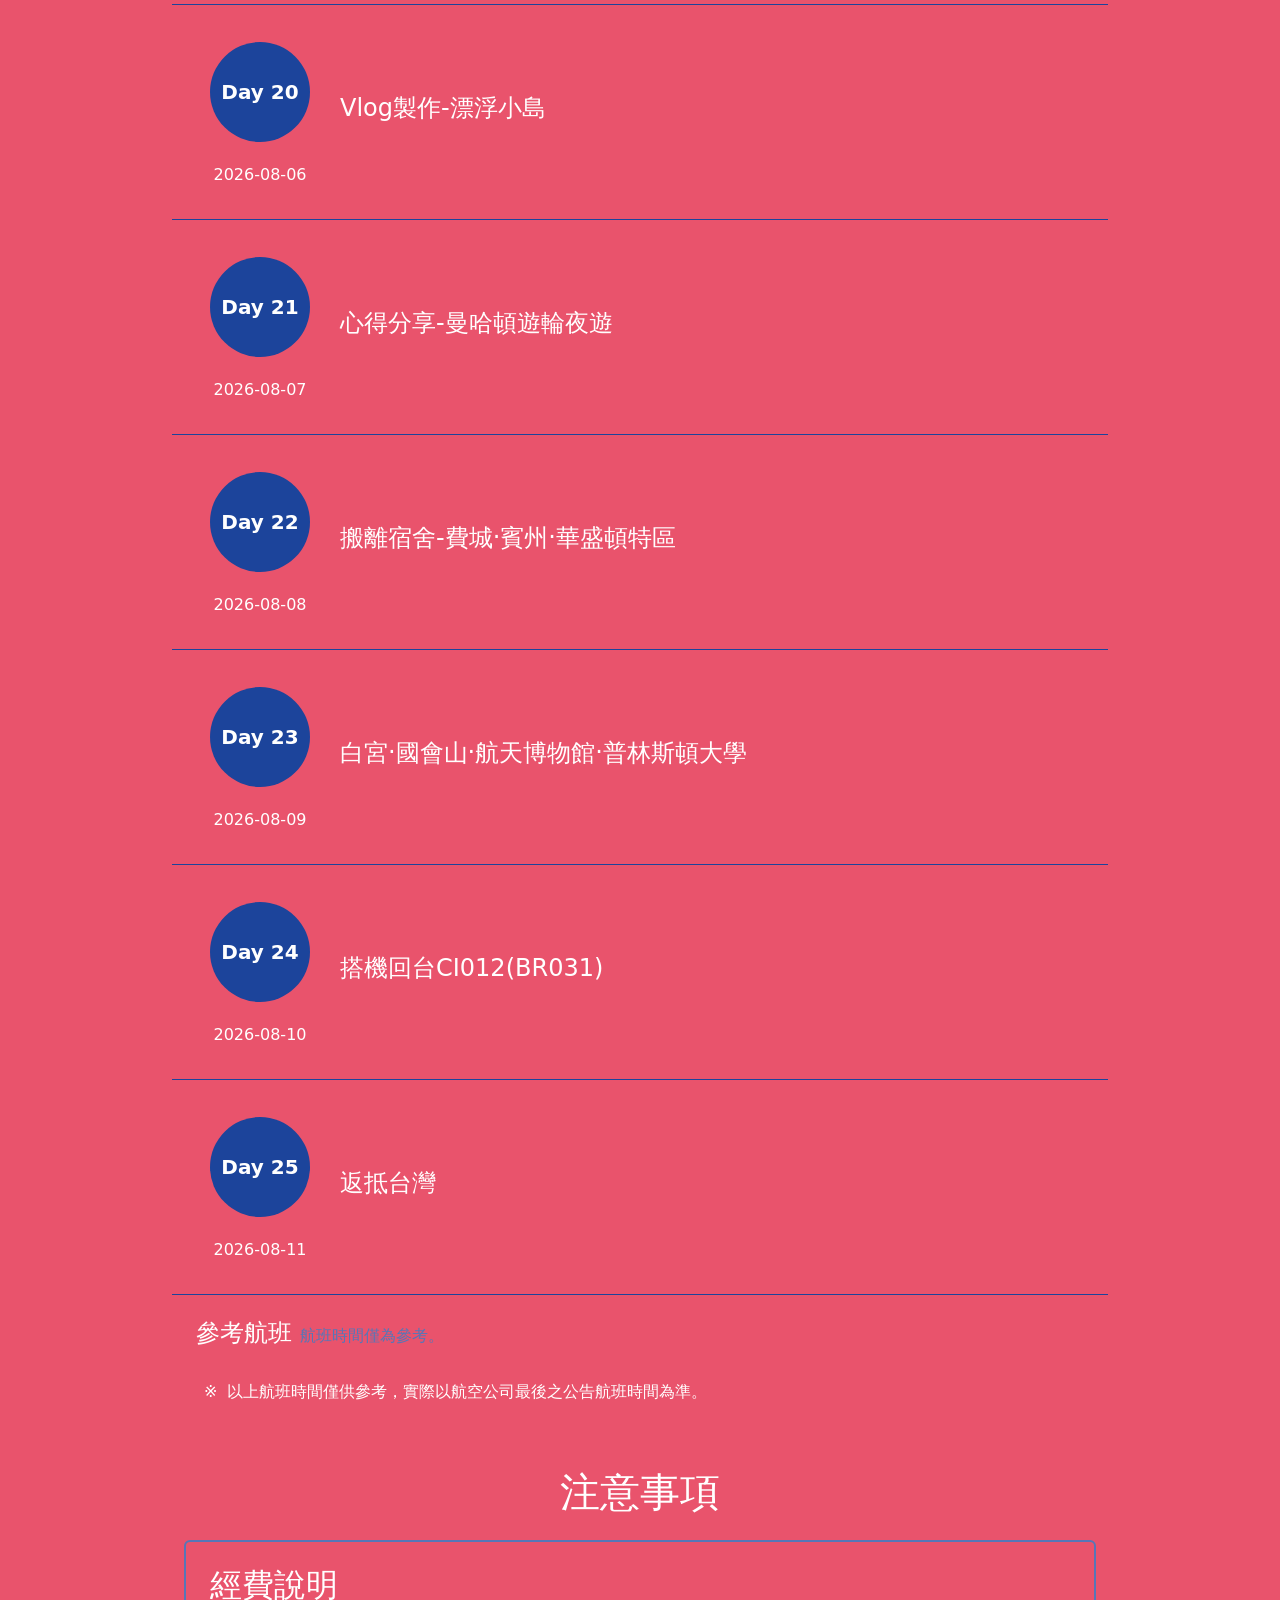
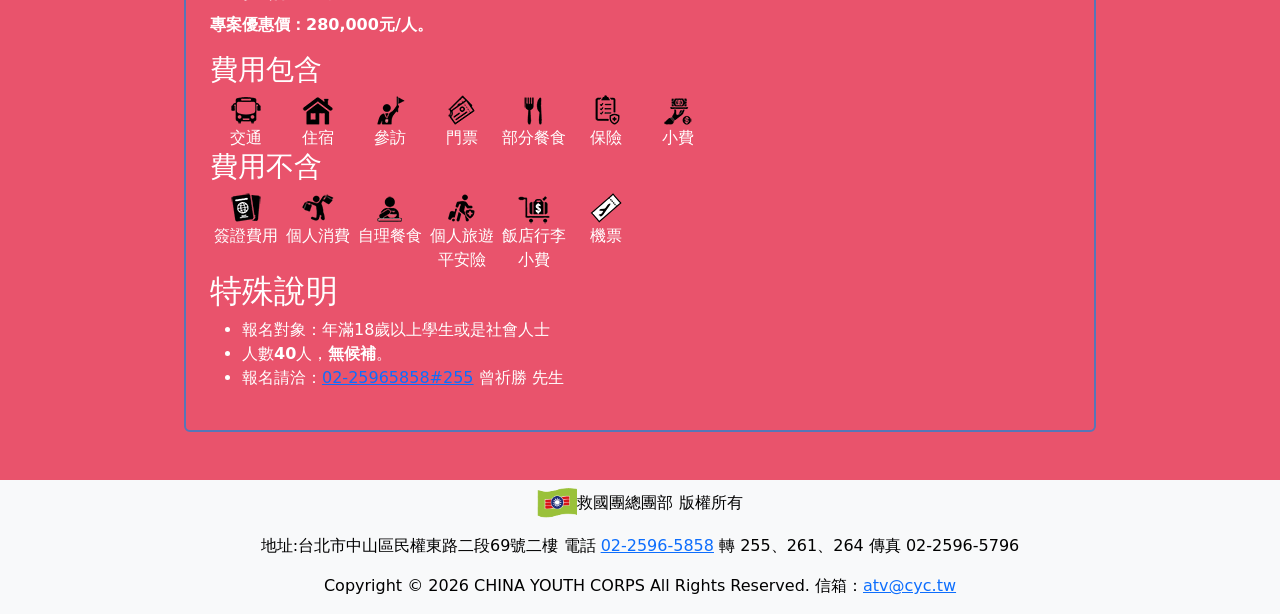
==== commit 9e5f1d36: "Line連結按鈕改採Web Components" ====
--- a/index.html
+++ b/index.html
@@ -85,15 +85,7 @@
             </div>
         </footer>
     </div>
-    <div class="float-icons">
-        <div class="float-icon">
-            <a href="#"><img src="img/Line_LOGO.svg"></a>
-        </div>
-        <div class="popup p-1 rounded text-center">
-            <img src="img/Line_Account_QRCode.png">
-            <p class="pt-2">歡迎加入救國團官方LINE洽詢<br><a class="btn btn-primary" href="https://line.me/R/ti/p/@229srzmd" target="_blank">@229srzmd</a></p>
-        </div>
-    </div>
+    <line-button account="@229srzmd" qrcode="img/Line_Account_QRCode.png"></line-button>
     <script src="https://cdn.jsdelivr.net/npm/bootstrap@5.3.3/dist/js/bootstrap.bundle.min.js" integrity="sha384-YvpcrYf0tY3lHB60NNkmXc5s9fDVZLESaAA55NDzOxhy9GkcIdslK1eN7N6jIeHz" crossorigin="anonymous"></script>
     <script src="js/main.js"></script>
     <script src="js/index.js"></script>
--- a/css/global.css
+++ b/css/global.css
@@ -24,11 +24,9 @@
     --bs-btn-active-border-color: #5ebfc6;
 }
 
-* {
-    --tc-feature-pro-bg: #2a2e70;
-    --tc-feature-passion-bg: #f49430;
-    --tc-feature-fulfill-bg: #cd2e3d;
-    --tc-feature-wish-bg: #450640;
+session-card,
+session-section {
+    display: block;
 }
 
 .text-justify {
@@ -280,283 +278,11 @@
     }
 }
 
-.nav-card .card .card-text .info {
-    font-size: 0.9em;
-}
-
-.nav-card .card .card-text .info .spot::before {
-    content: ' | ';
-    padding-left: 0.1em;
-    padding-right: 0.1em;
-}
-
-.nav-card .card {
-    transition: .3s;
-}
-
-.nav-card .card:hover {
-    transform: scale(1.02);
-}
-
-.nav-card .card a {
-    text-decoration: none;
-    color: #000;
-}
-
-@media (min-width: 1400px) {
-    .nav-card .card {
-        height: 27.5em;
-    }
-}
-
-.hero-section {
-    height: 100%;
-    min-height: 400px;
-    max-height: 100vh;
-}
-
-.hero-section img {
-    width: 100%;
-    height: 100vh;
-    object-fit: cover;
-    filter: brightness(60%) contrast(95%);
-}
-
-.hero-section .description {
-    position: absolute;
-    left: 0;
-    top: 0;
-    color: #fff;
-    text-align: center;
-    z-index: 100;
-}
-
-.hero-section .description .inner .number {
-    font-weight: bold;
-    margin-bottom: 0.25em;
-    text-shadow: 0.1em 0.1em 0.2em #000;
-}
-
-.hero-section .description .inner h1 {
-    text-shadow: 0.1em 0.1em 0.2em #000;
-}
-
-.hero-section .description .inner .sub {
-    width: 90%;
-    max-width: 25em;
-    margin: 0 auto;
-    background-color: rgba(0, 0, 0, 0.5);
-}
-
-.hero-section .description .inner .sub .detail-text {
-    display: inline-block;
-    text-align: left;
-}
-
-.hero-section .description .emphasis {
-    font-size: 1.5em;
-}
-
-.detail-link {
-    min-height: 3.5em;
-    position: sticky; 
-    top: 3.8em;
-    z-index: 1000;
-    box-shadow: rgba(50, 50, 93, 0.25) 0px 50px 100px -20px, rgba(0, 0, 0, 0.3) 0px 30px 60px -30px, rgba(10, 37, 64, 0.35) 0px -2px 6px 0px inset;
-}
-
-.detail-link .nav a {
-    width: 8vw;
-    min-width: 96px;
-    text-decoration: none;
-}
-
-.detail-link .nav a .inner {
-    padding: 1em;
-    transition: .3s;
-    text-align: center;
-    color: #fff;
-}
-
-.detail-link .nav a:hover .inner {
-    background-color: rgba(0, 0, 0, 0.5);
-}
-
-.feature-img {
-    text-align: center;
-}
-
-.feature-img img {
-    width: 100%;
-    height: auto;
-}
-
-@media (min-width: 768px) {
-    .feature-img img {
-        max-width: 600px;
-        height: auto;
-    }
-}
-
-.feature {
-    margin-top: 1em;
-    margin-left: auto;
-    margin-right: auto;
-}
-
-.feature p {
-    font-size: 1.2em;
-    font-weight: bold;
-    margin: 0;
-    padding-top: 0.1em;
-    padding-bottom: 0.1em;
-    display: flex;
-    align-items: flex-start;
-}
-
-.feature p::before {
-    content: '★';
-    flex-shrink: 0;
-    width: 1.5em;
-    text-align: center;
-    padding-right: 0.25em;
-    padding-left: 0.25em;
-}
-
-.photolist .img-fluid {
-    transition: .1s;
-}
-
-.photolist .img-fluid:hover {
-    transform: scale(1.02);
-}
-
-.row {
-    margin-left: 0;
-    margin-right: 0;
-}
-
-.daily-header > div {
-    color: #000;
-    background-color: RGBA(var(--bs-third-rgb),var(--bs-bg-opacity,1))!important;
-}
-
-/* .daily-content .card {
-    transition: .1s;
-}
-
-.daily-content .card:hover {
-    transform: scale(1.02);
-} */
-
-.daily-row .img-fluid {
-    transition: .1s;
-}
-
-.daily-row .img-fluid:hover {
-    transform: scale(1.02);
-}
-
-section.area {
-    background-repeat: no-repeat;
-    background-position: center bottom;
-    background-size: 100% auto;
-    background-attachment: fixed;
-}
-
-.sec-1 {
-    background-image: url('../img/01-Japan_Yamanashi/01-Japan_Yamanashi_Background.jpg');
-}
-
-.sec-2 {
-    background-image: url('../img/02-Australia_Sydney/02-Australia_Sydney_Background.jpg');
-}
-
-.sec-3 {
-    background-image: url('../img/03-Canada_Vancouver/03-Canada_Vancouver_Background.jpg');
-}
-
-.sec-4 {
-    background-image: url('../img/04-America_Seattle/04-America_Seattle_Background.jpg');
-}
-
-.sec-5 {
-    background-image: url('../img/05-Indonesia_Bali/05-Indonesia_Bali_Background.jpg');
-}
-
-.sec-6 {
-    background-image: url('../img/06-Singapore/06-Singapore_Background.jpg');
-}
-
-.sec-7 {
-    background-image: url('../img/07-Japan_Shizuoka/07-Japan_Shizuoka_Background.jpg');
-}
-
-.sec-8 {
-    background-image: url('../img/08-Japan_Okinawa/08-Japan_Okinawa_Background.jpg');
-}
-
-
-.daily.daily-row {
-    padding-top: 2em;
-    padding-bottom: 2em;
-}
-
-.daily.daily-row:not(:last-child) {
-    border-bottom: 1px solid var(--bs-primary-bg);
-}
-
 .page-header {
     margin-top: 72px;
 }
 
-.float-icons .float-icon {
-    position: fixed;
-    bottom: 20px;
-    right: 20px;
-    display: flex;
-    align-items: center;
-    justify-content: center;
-    cursor: pointer;
-    transition: background-color 0.3s ease;
-    background-color: #fff;
-    padding: 10px;
-    border-radius: 50%;
-    z-index: 1001;
-    box-shadow: 0px 4px 10px rgba(0, 0, 0, 0.2);;
-    --bs-btn-hover-bg: #5ebfc6;
-}
-
-.float-icons .float-icon:hover {
-    background-color: var(--bs-btn-hover-bg);
-}
-
-.float-icons .float-icon img {
-    width: 48px;
-    height: auto;
-}
-
-.float-icons .popup {
-    position: fixed;
-    bottom: 20px;
-    right: 100px;
-    background-color: #fff;
-    transition: opacity 0.3s ease-in-out, visibility 0.3s ease-in-out;
-    opacity: 0;
-    z-index: 1001;
-    visibility: hidden;
-    box-shadow: 0px 4px 10px rgba(0, 0, 0, 0.2);;
-}
-
-.float-icons .popup.show {
-    opacity: 1;
-    visibility: visible;
-}
-
-.float-icons .popup img {
-    width: 200px;
-    height: auto;
-}
+
 
 /* @media (max-width: 767.99px) {
     .daily-content {
@@ -569,98 +295,7 @@
 } */
 
 /* 每日行程 */
-.daily-schedule {
-    counter-reset: schedule-counter;
-}
-
-.daily-schedule .daily-row .day-count {
-    counter-increment: schedule-counter;
-    font-size: 1.25em;
-    font-weight: bold;
-    padding: 0.25em;
-    margin-bottom: 1em;
-    text-align: center;
-    align-self: center;
-}
-
-.daily-schedule .daily-row .day-count .day-count-number, 
-.daily-schedule .daily-row .day-count .day-count-no-number {
-    width: 4em;
-    height: 4em;
-    font-size: 0.5em;
-    background-color: var(--bs-primary-bg);
-    color: #fff;
-    border-radius: 50%;
-    display: flex;
-    align-items: center;
-    justify-content: center;
-    padding: 0;
-}
-
-.daily-schedule .daily-row .day-count .day-count-number::before {
-    content: "Day "counter(schedule-counter);
-}
-
-.daily-schedule .daily-row .day-count .day-count-no-number {
-    text-align: center;
-}
-
-@media (min-width: 768px) {
-    .daily-schedule .daily-row .day-count .day-count-number, 
-    .daily-schedule .daily-row .day-count .day-count-no-number {
-        width: 5em;
-        height: 5em;
-        font-size: 1em;
-    }
-}
-
-.daily-schedule h2 {
-    font-size: 1.5em;
-}
-
-.daily-schedule h3 {
-    font-size: 1.25em;
-}
-
-/* 航班資訊 */
-.daily-schedule .flight .flight-row .spend-time::before,
-.daily-schedule .flight .flight-row .spend-time::after {
-    content: ' ';
-    position: absolute;
-    width: 10px;
-    height: 10px;
-    background-color: #666;
-    border-radius: 50%;
-    bottom: -5px;
-}
-
-.daily-schedule .flight .flight-row .spend-time::before {
-    left: 0;
-    transform: translateX(-50%);
-}
-
-.daily-schedule .flight .flight-row .spend-time::after {
-    right: 0;
-    transform: translateX(50%);
-}
-
-.daily-schedule .flight .flight-row .spend-time {
-    position: relative;
-    display: inline-block;
-    text-align: center;
-    border-bottom: 1px solid #666;
-}
-
-.daily-schedule .flight ul.post-script {
-    list-style-type: none;
-    padding-top: 1em;
-    padding-left: 20px;
-}
-
-.daily-schedule .flight ul.post-script li::before {
-    content: '※';
-    margin-right: 10px;
-}
+
 
 a[name] {
     display: block;
@@ -673,63 +308,4 @@
 
 div.content article > a[name] {
     top: -120px;
-}
-
-/* Icons */
-section.area .icon {
-    width: 32px;
-    height: 32px;
-    background-image: url('../img/icon_sprites.png');
-}
-
-.icon-airfare { /* 機票 */
-    background-position: -10px -10px;
-}
-
-.icon-traffic { /* 交通 */
-    background-position: -62px -10px;
-}
-
-.icon-lodging { /* 住宿 */
-    background-position: -10px -62px;
-}
-
-.icon-visit { /* 參訪 */
-    background-position: -62px -62px;
-}
-
-.icon-ticket { /* 門票 */
-    background-position: -114px -10px;
-}
-
-.icon-catering { /* 部分餐食 */
-    background-position: -114px -62px;
-}
-
-.icon-insurance { /* 保險 */
-    background-position: -10px -114px;
-}
-
-.icon-tip { /* 小費 */
-    background-position: -62px -114px;
-}
-
-.icon-visa_fee { /* 簽證費用 */
-    background-position: -114px -114px;
-}
-
-.icon-consume { /* 個人消費 */
-    background-position: -166px -10px;
-}
-
-.icon-self_catering { /* 自理餐食 */
-    background-position: -166px -62px;
-}
-
-.icon-personal_travel_insurance { /* 個人旅遊平安險 */
-    background-position: -166px -114px; 
-}
-
-.icon-hotel_tip { /* 飯店行李小費 */
-    background-position: -10px -166px;
 }
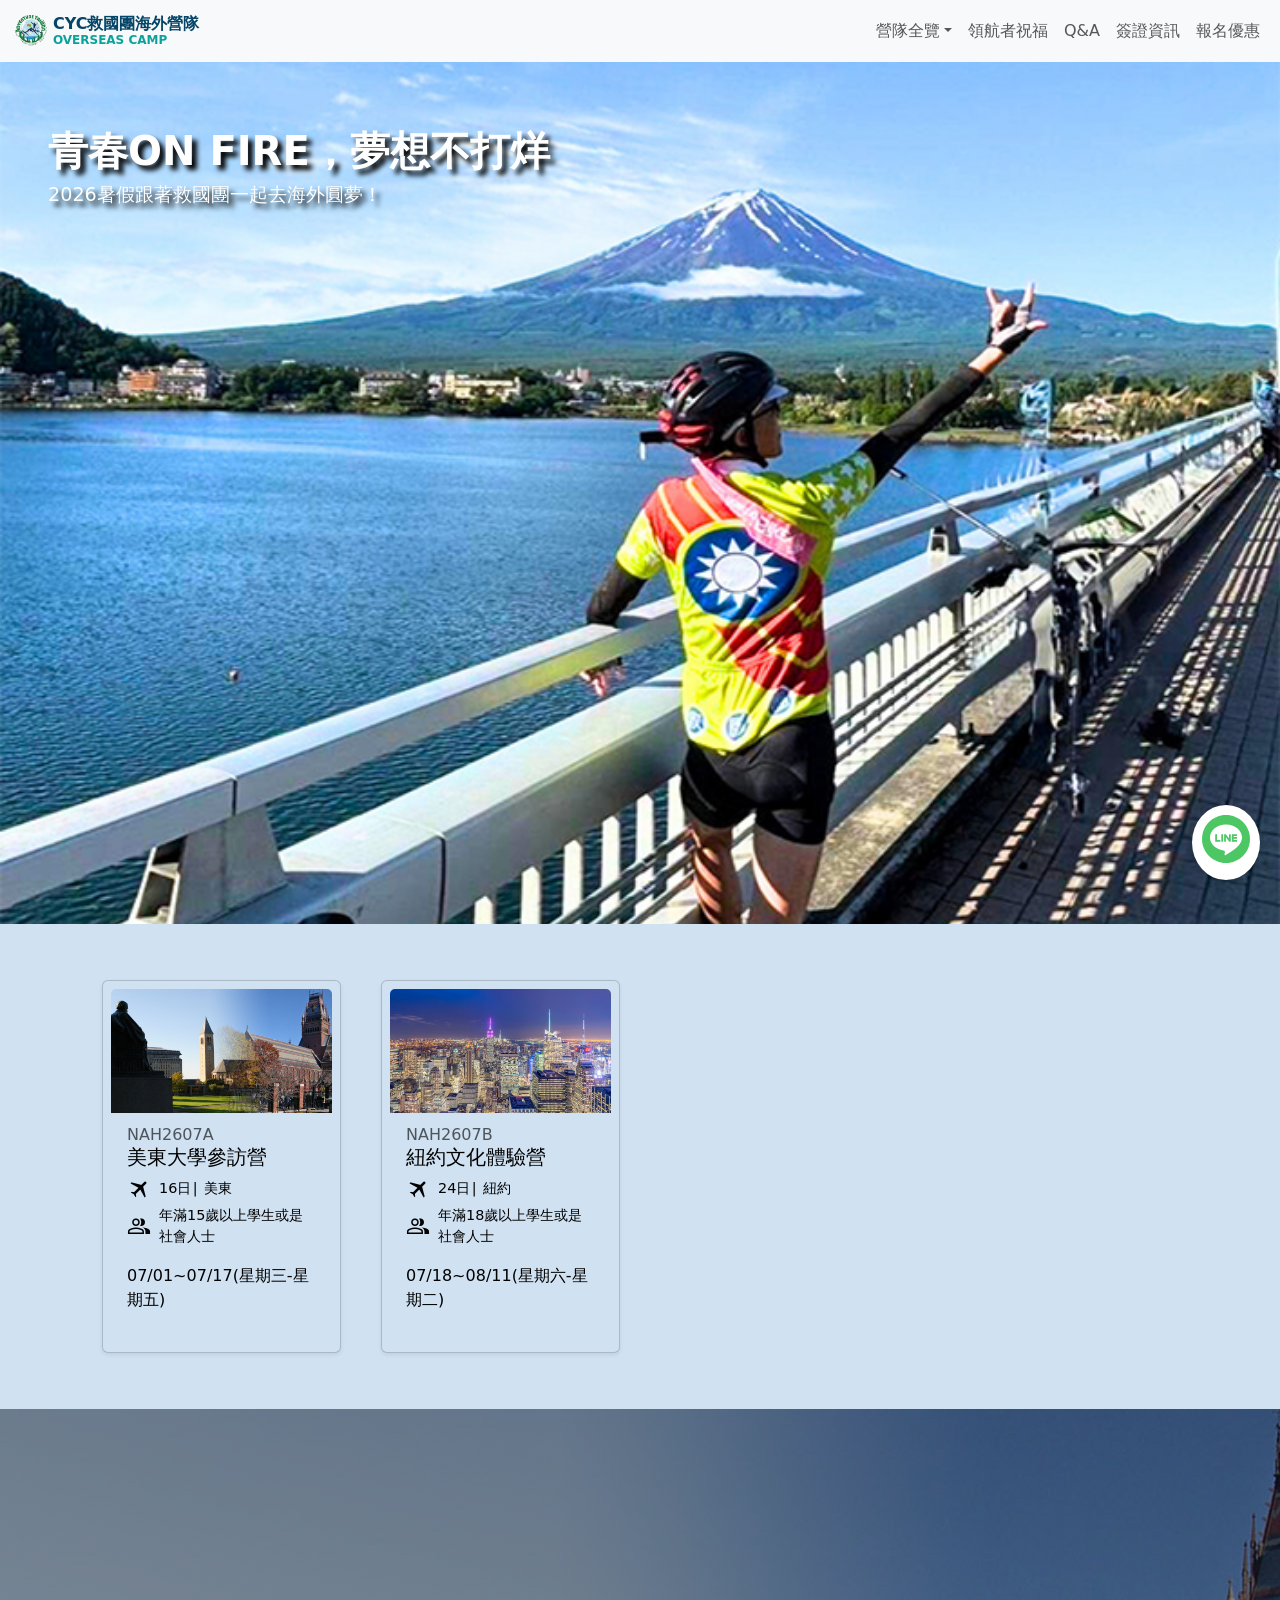
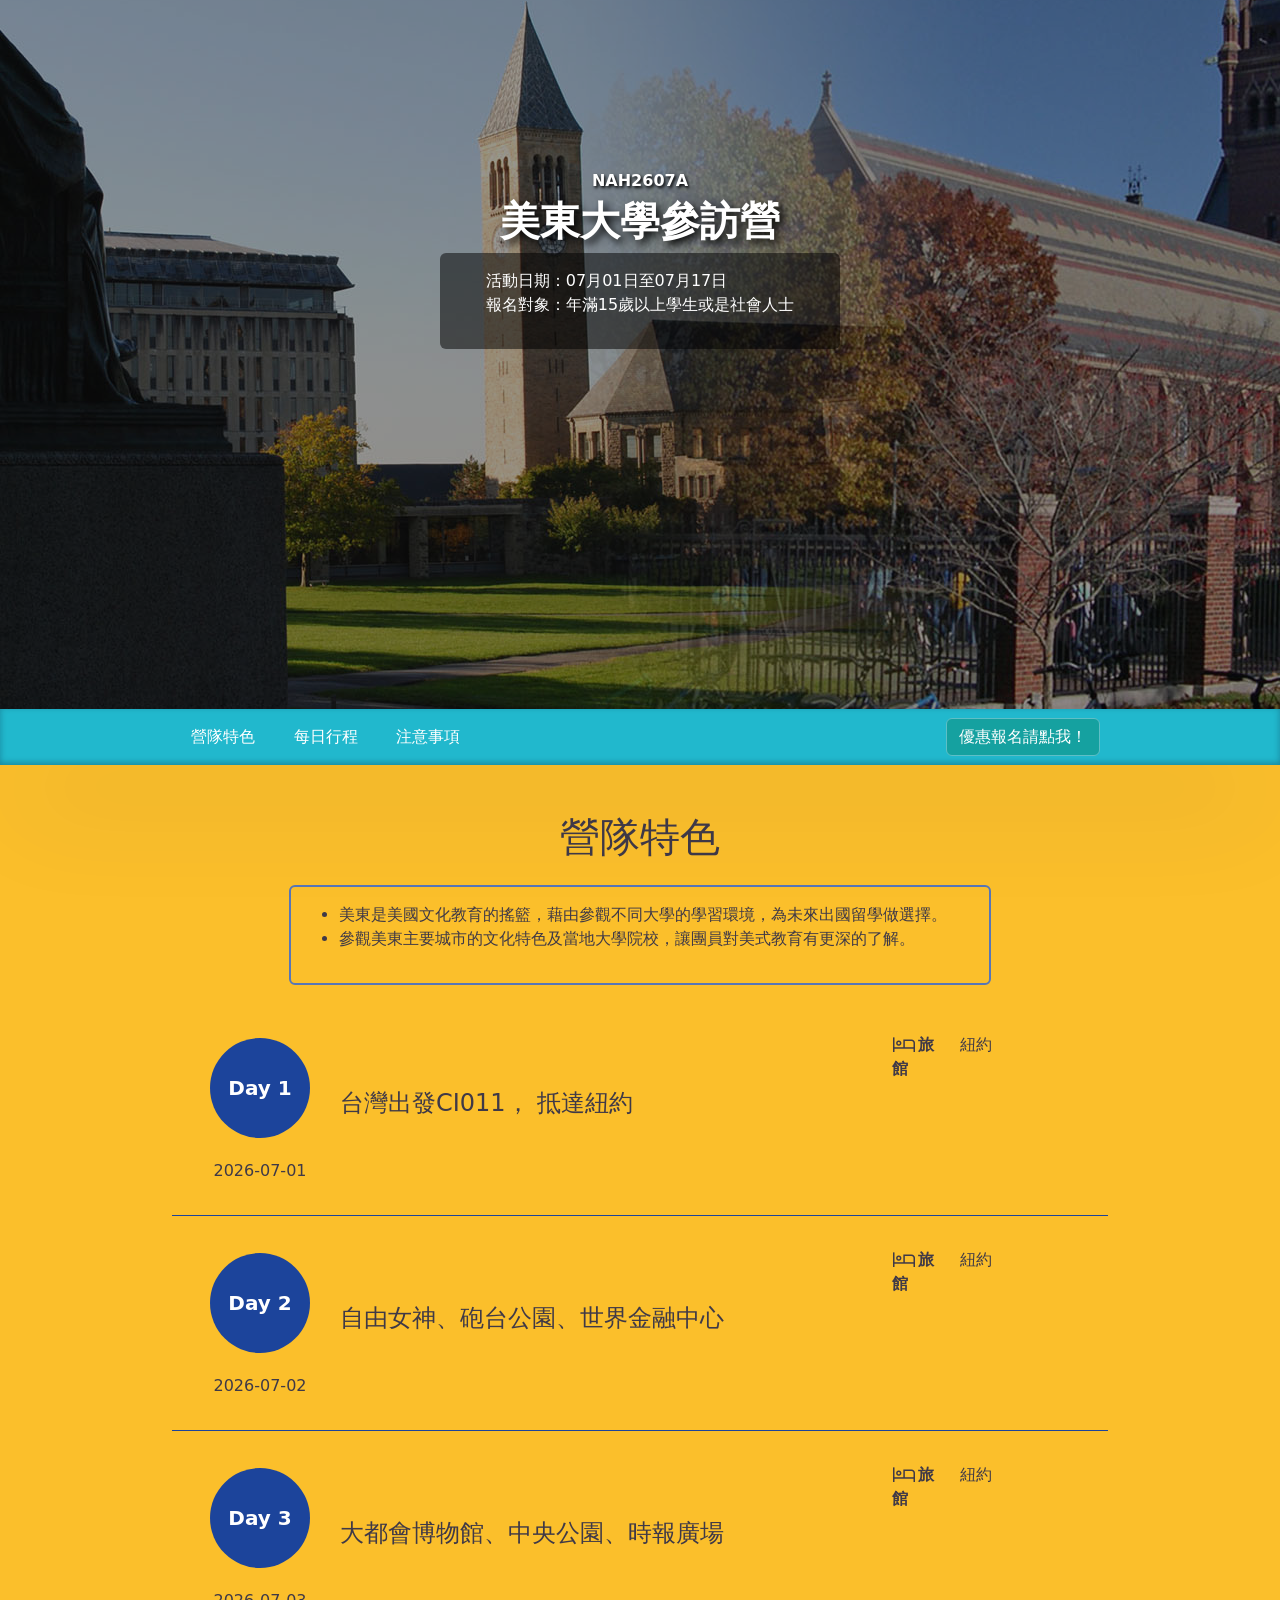
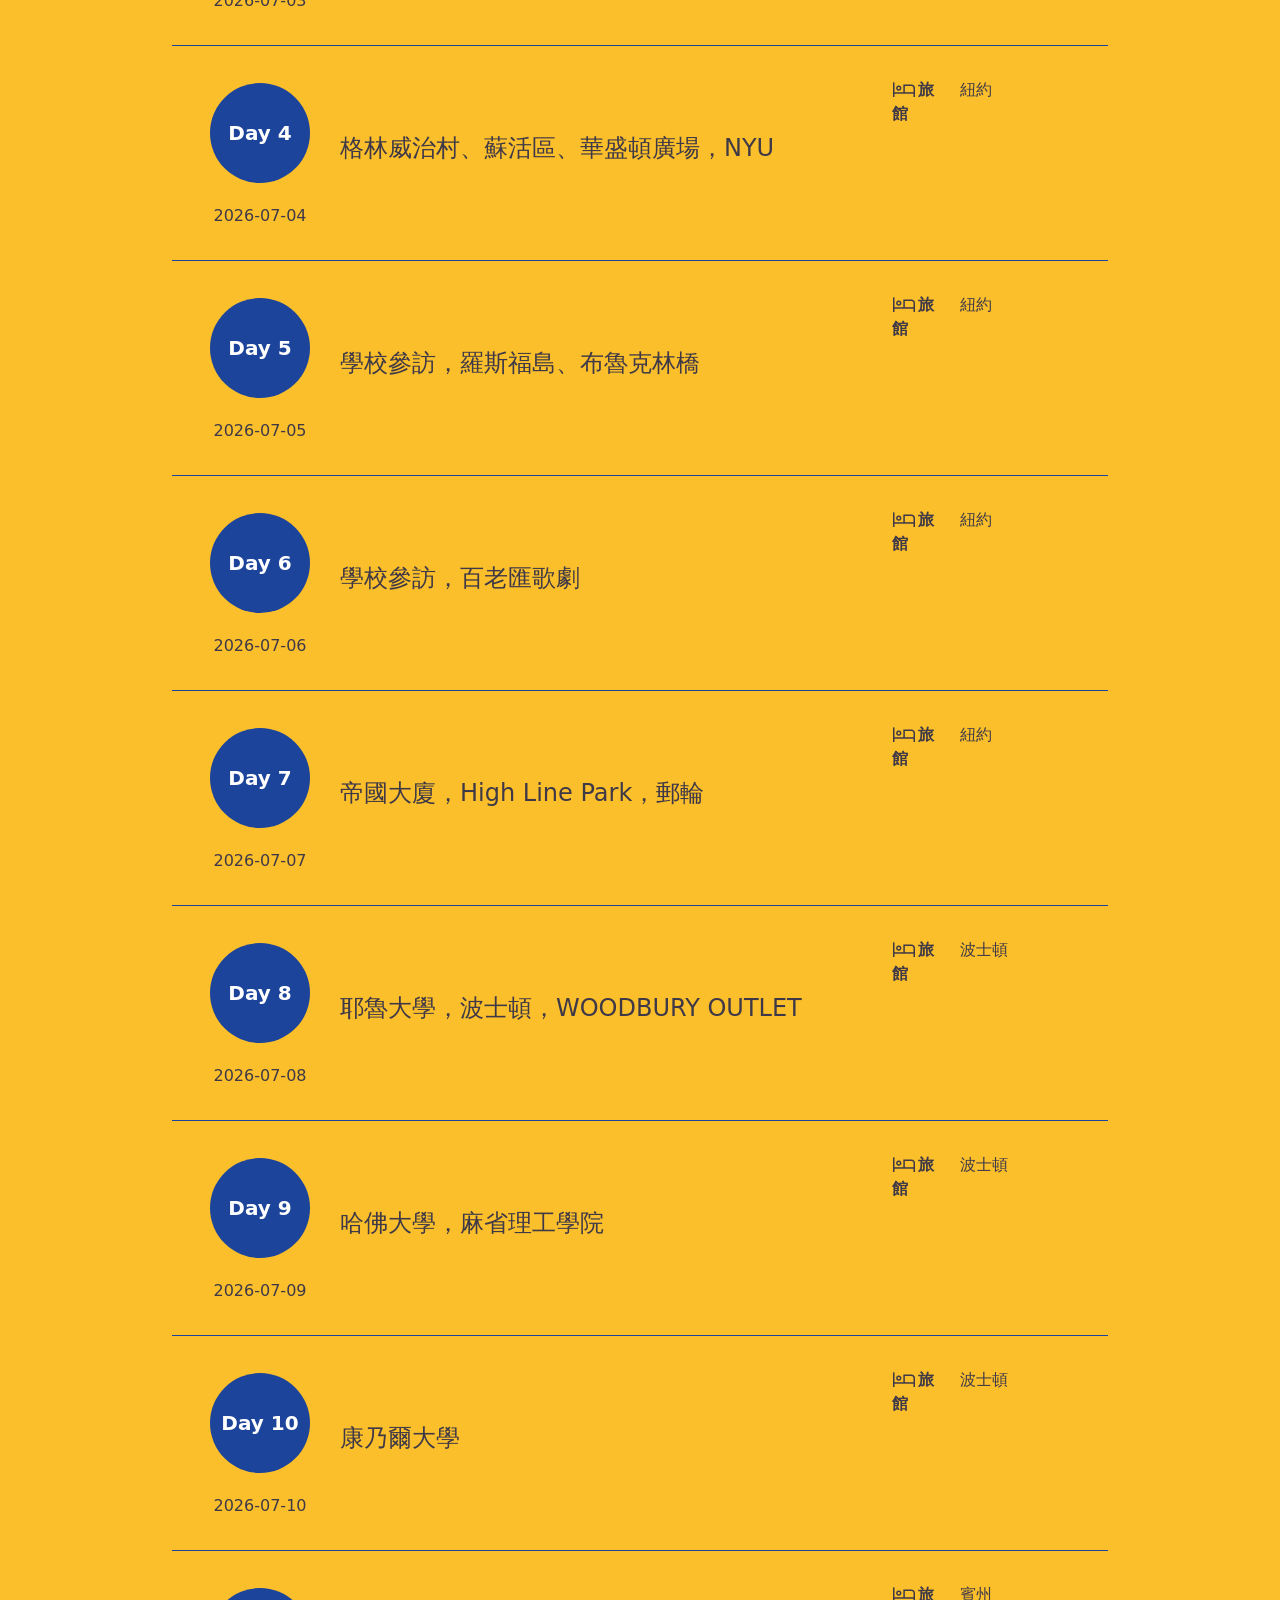
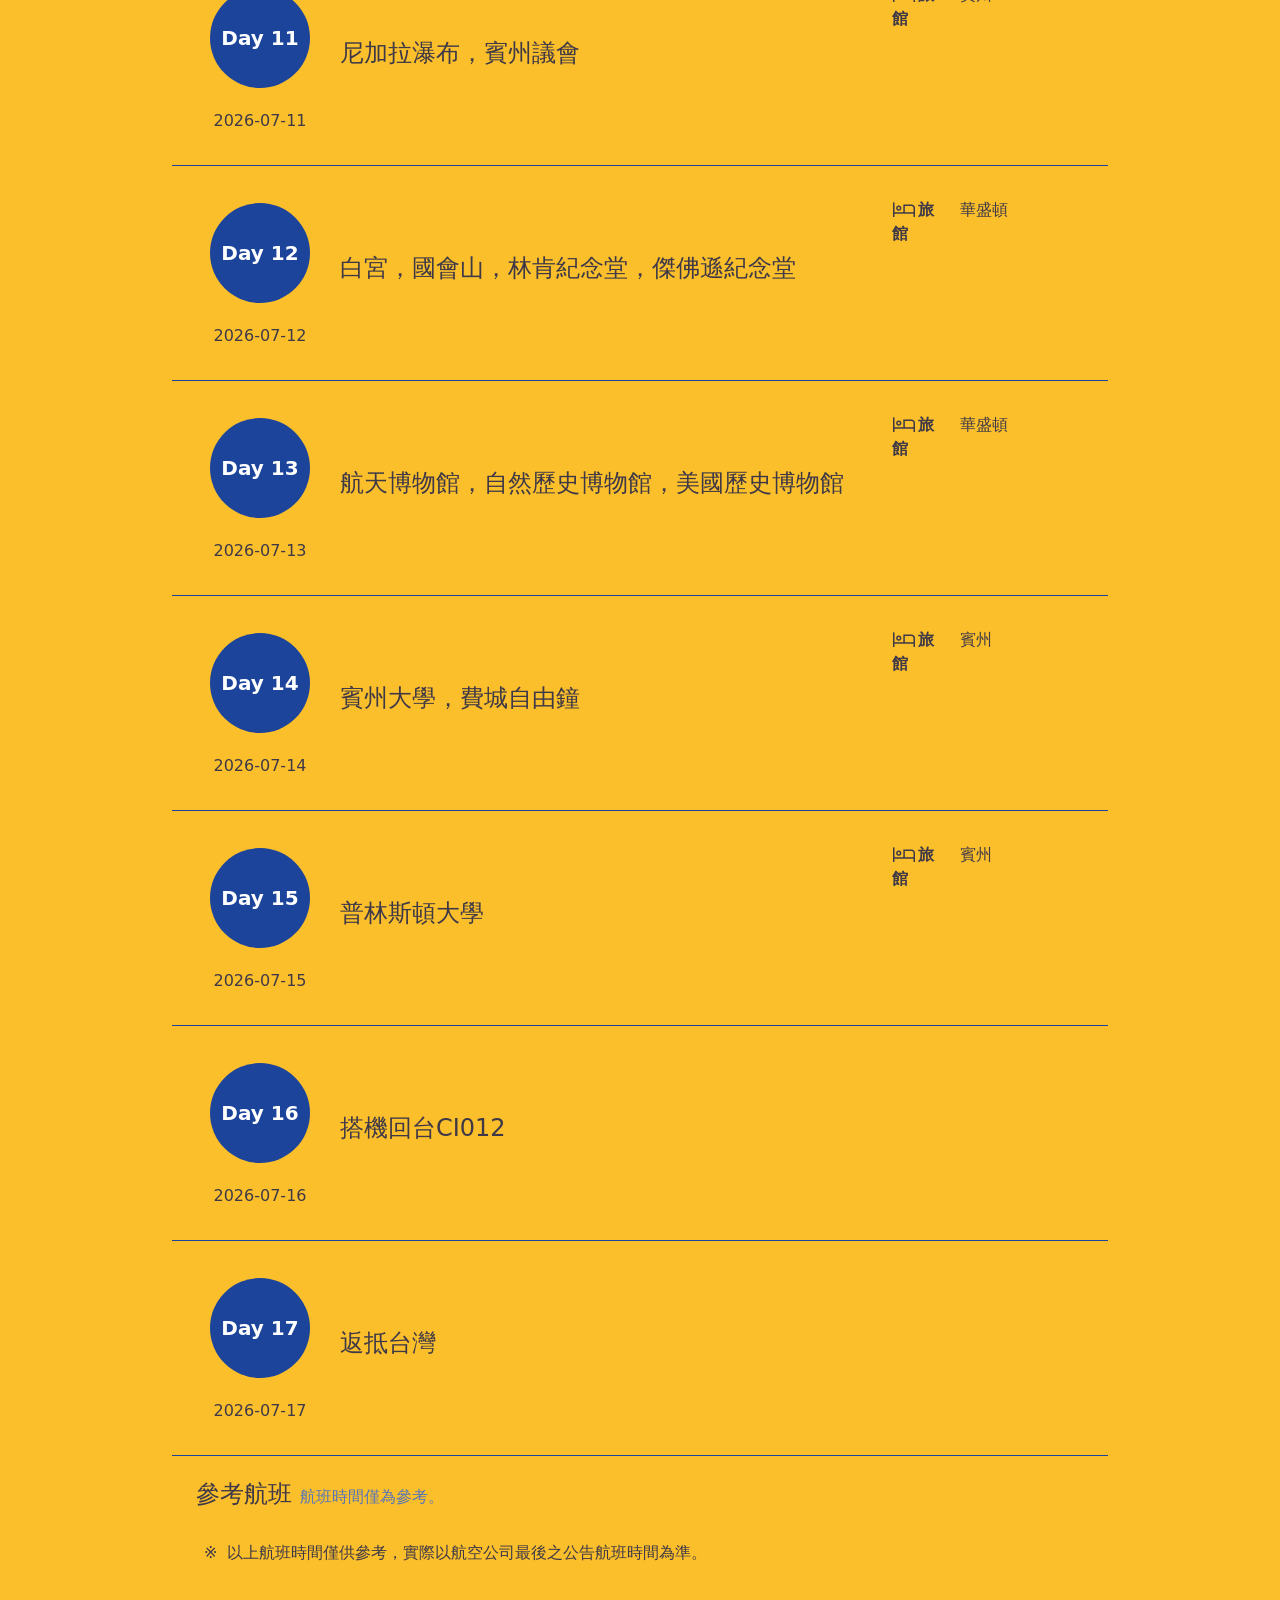
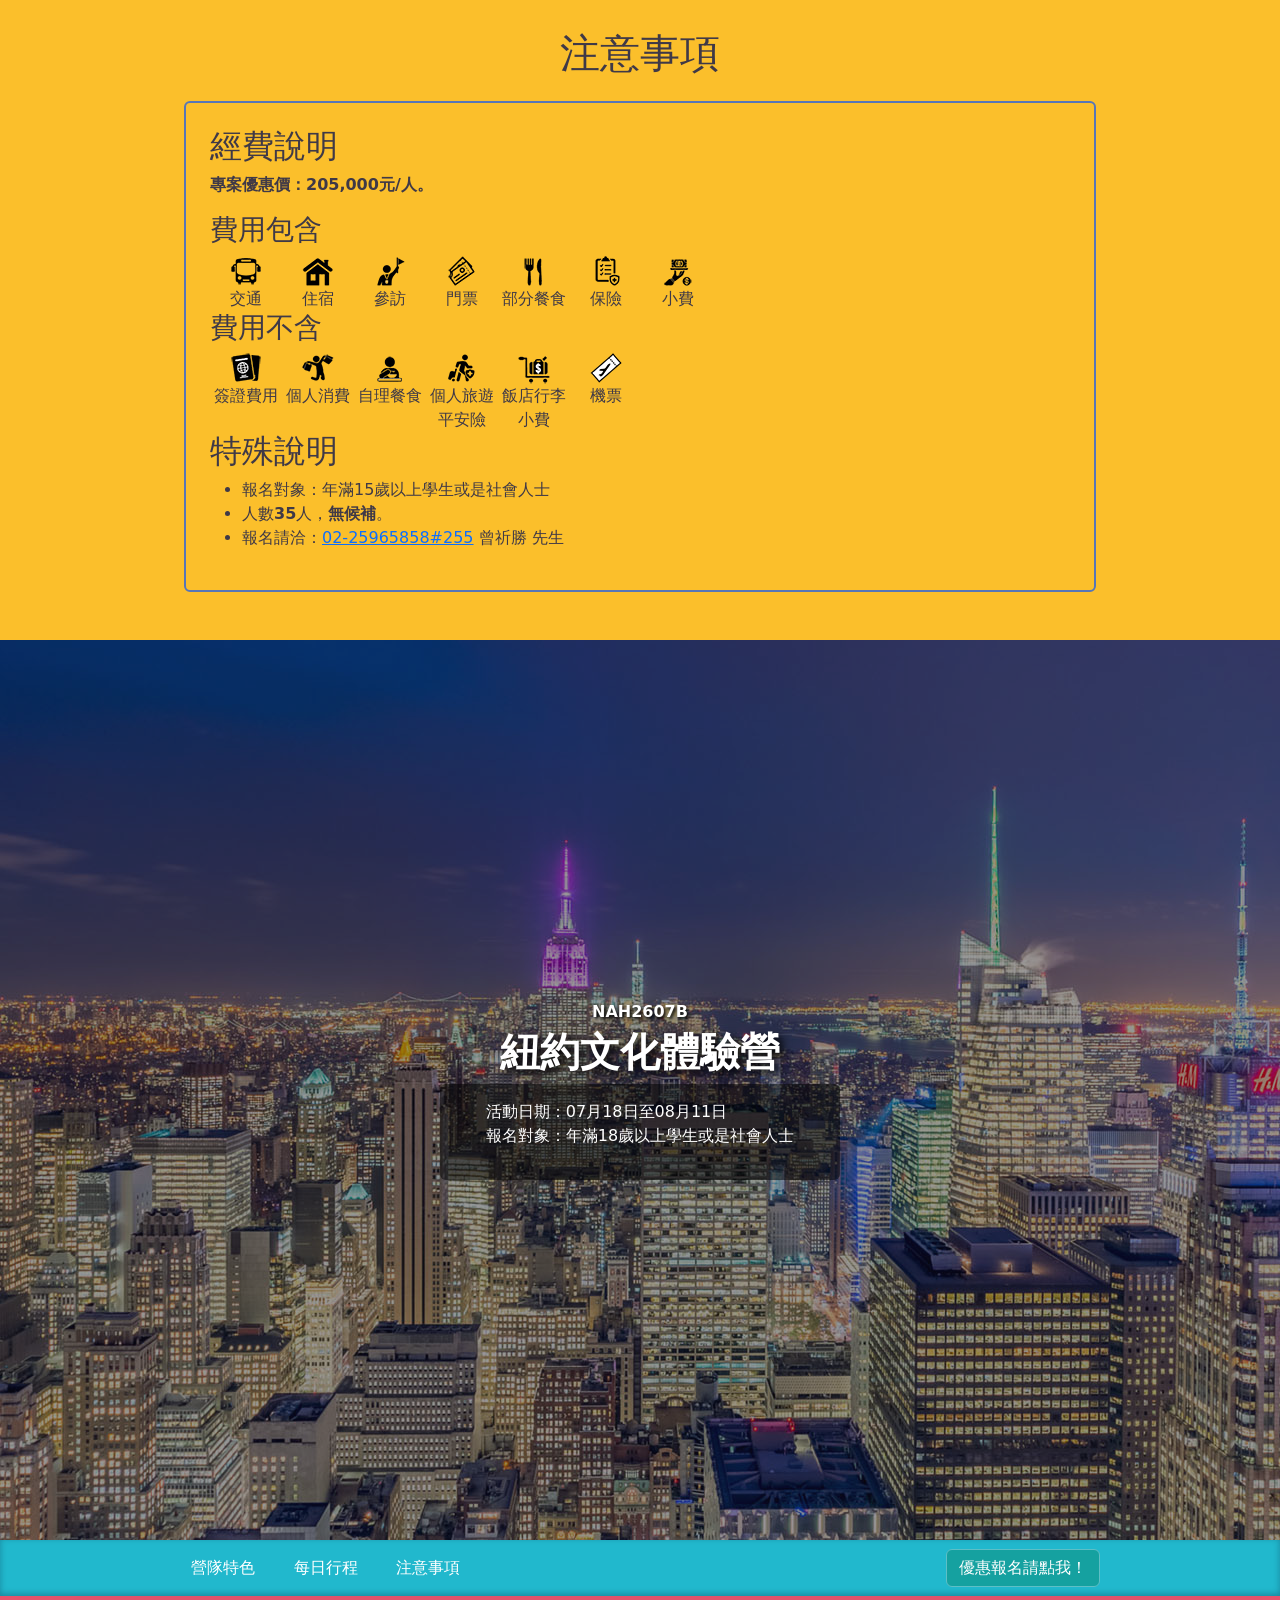
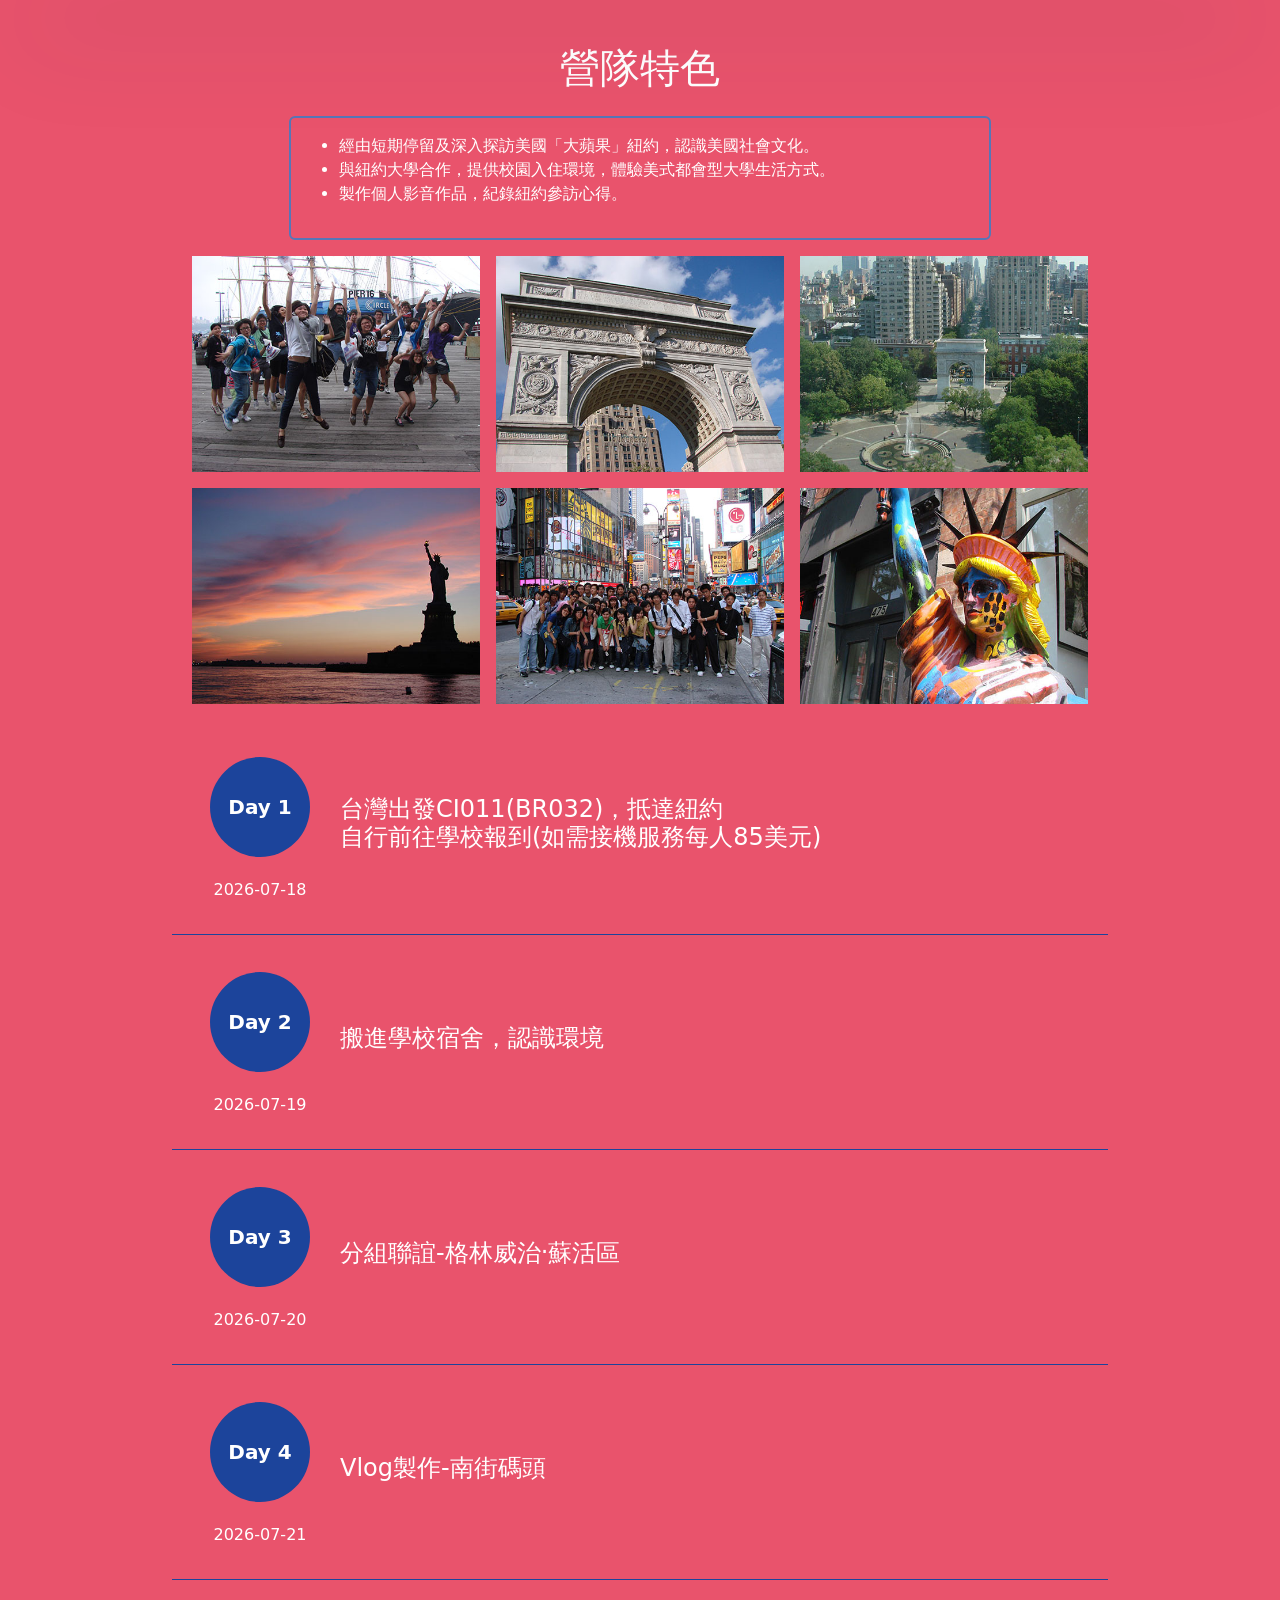
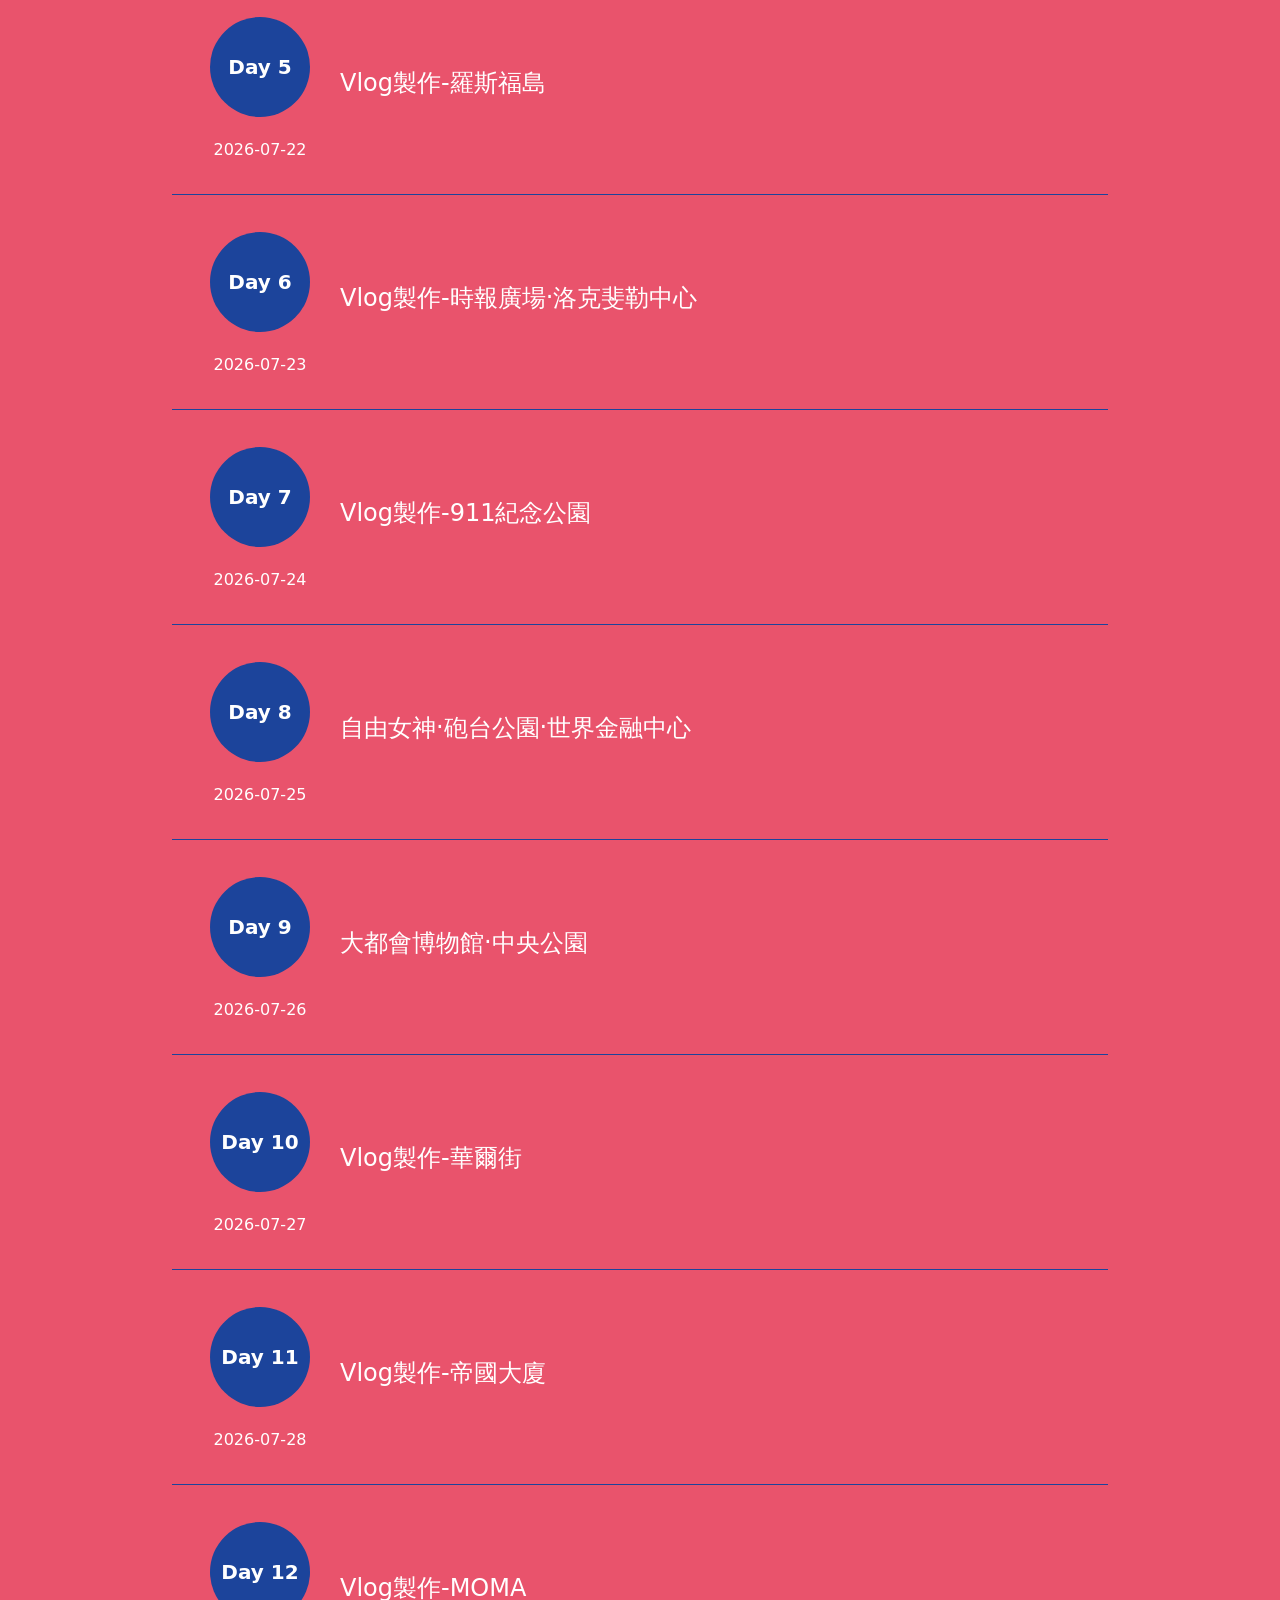
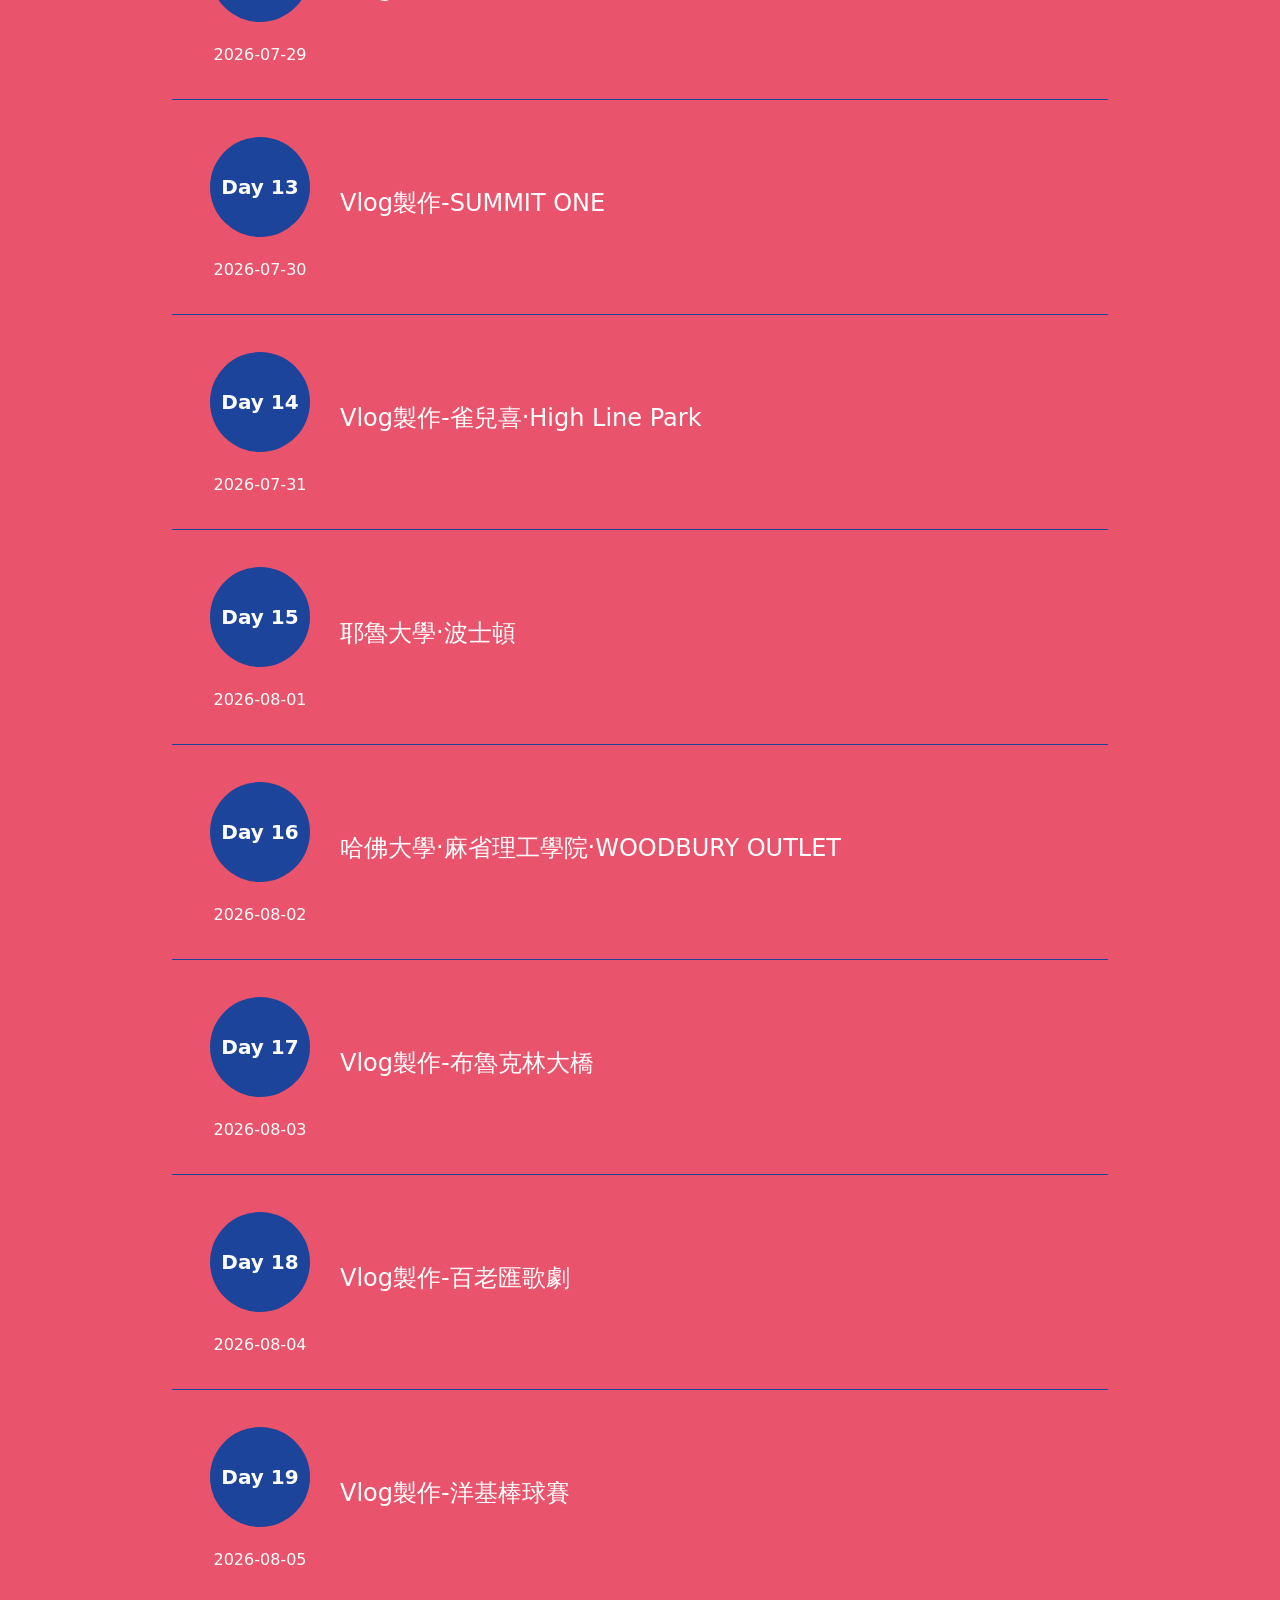
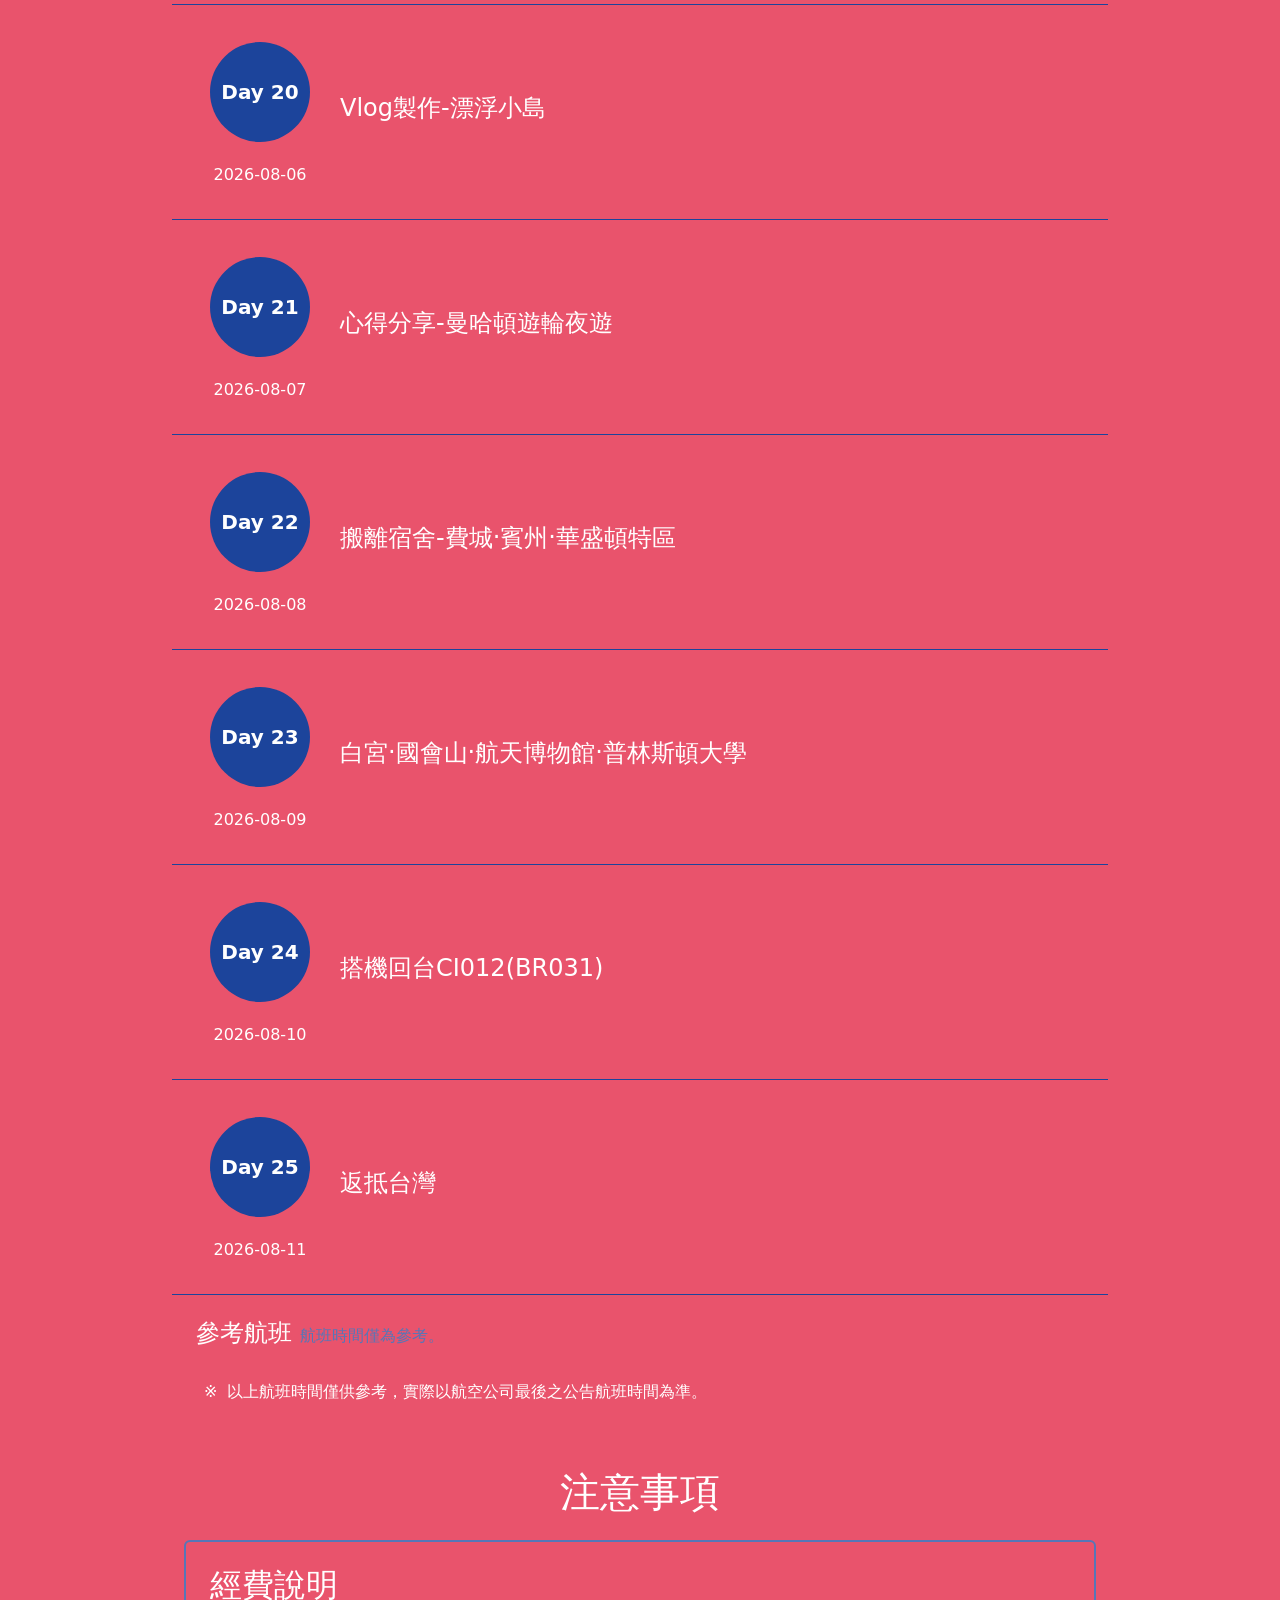
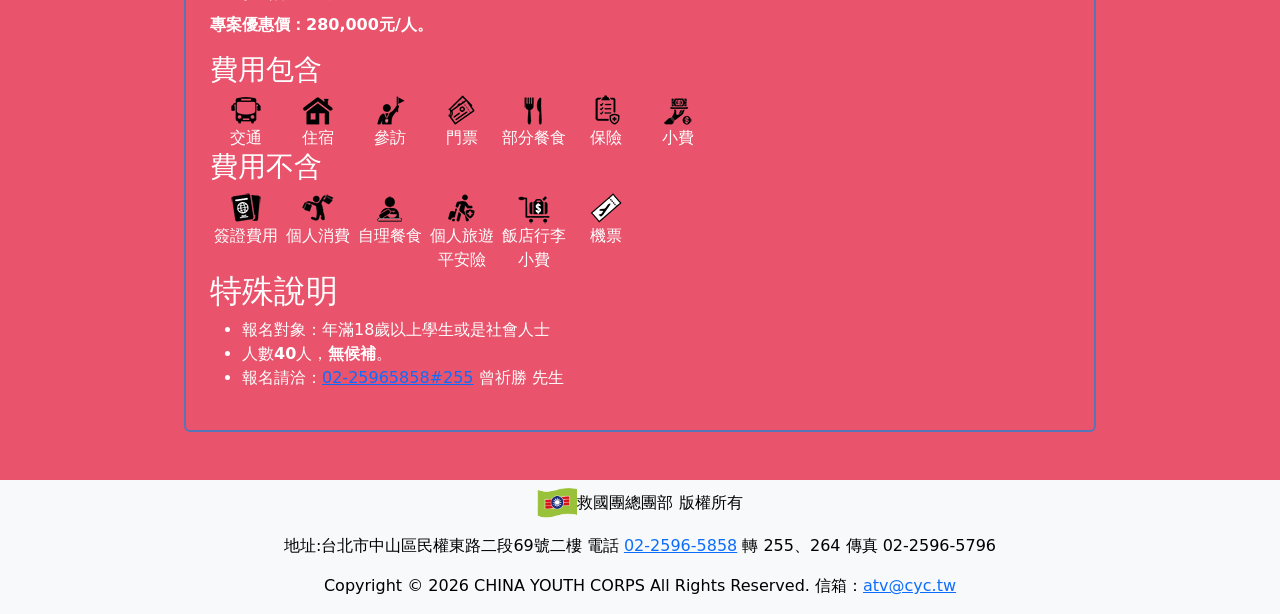
==== commit ae3fafe6: "頁尾訊息改採Web Components呈現" ====
--- a/index.html
+++ b/index.html
@@ -77,13 +77,7 @@
             <div class="row"></div>
         </div>
         <div class="section-container"></div>
-        <footer class="container-fluid text-bg-light pt-2">
-            <div class="row m-auto text-center">
-                <p><img src="img/logo.png" alt="救國團" style="height: 30px; width: auto;">救國團總團部  版權所有</p>
-                <p>地址:台北市中山區民權東路二段69號二樓 電話 <a href="tel:0225965858">02-2596-5858</a> 轉 255、261、264 傳真 02-2596-5796</p>
-                <p>Copyright © 2026 CHINA YOUTH CORPS All Rights Reserved. 信箱：<a href="mailto:atv@cyc.tw">atv@cyc.tw</a></p>
-            </div>
-        </footer>
+        <site-footer></site-footer>
     </div>
     <line-button account="@229srzmd" qrcode="img/Line_Account_QRCode.png"></line-button>
     <script src="https://cdn.jsdelivr.net/npm/bootstrap@5.3.3/dist/js/bootstrap.bundle.min.js" integrity="sha384-YvpcrYf0tY3lHB60NNkmXc5s9fDVZLESaAA55NDzOxhy9GkcIdslK1eN7N6jIeHz" crossorigin="anonymous"></script>
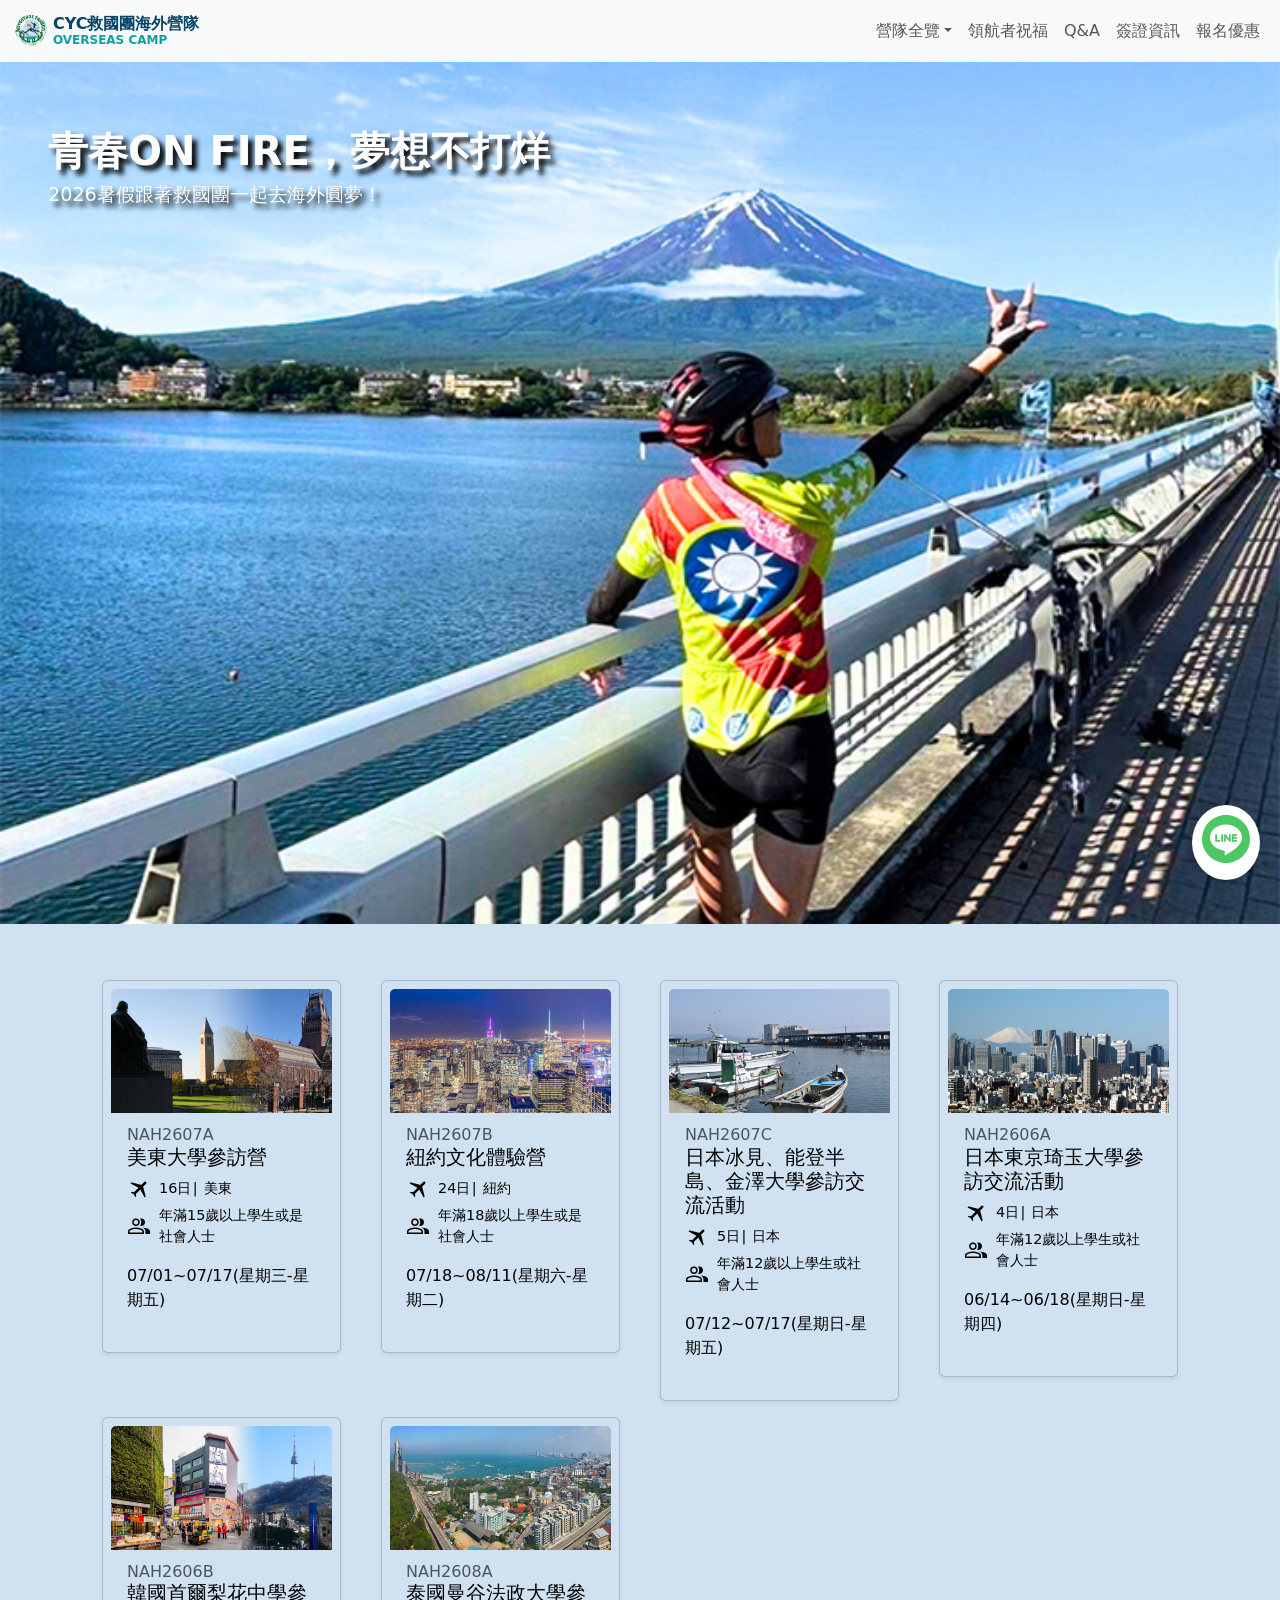
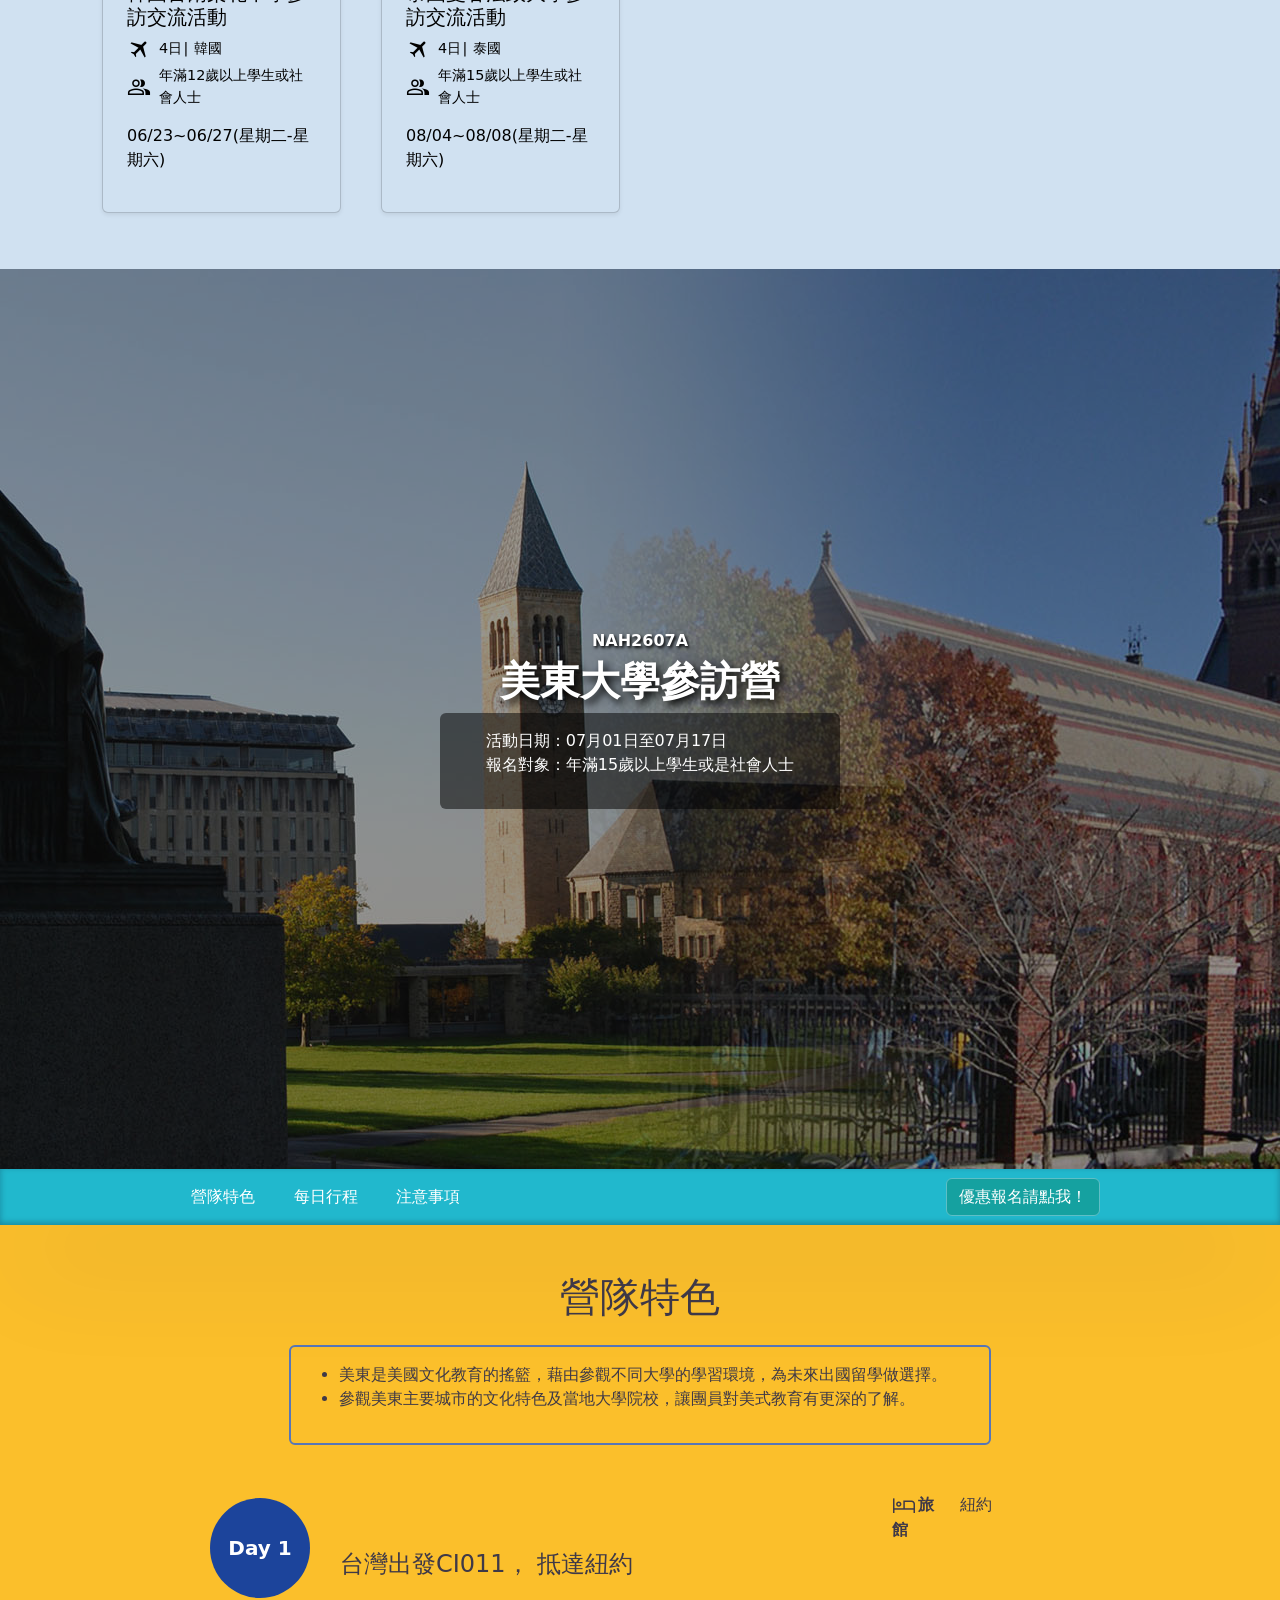
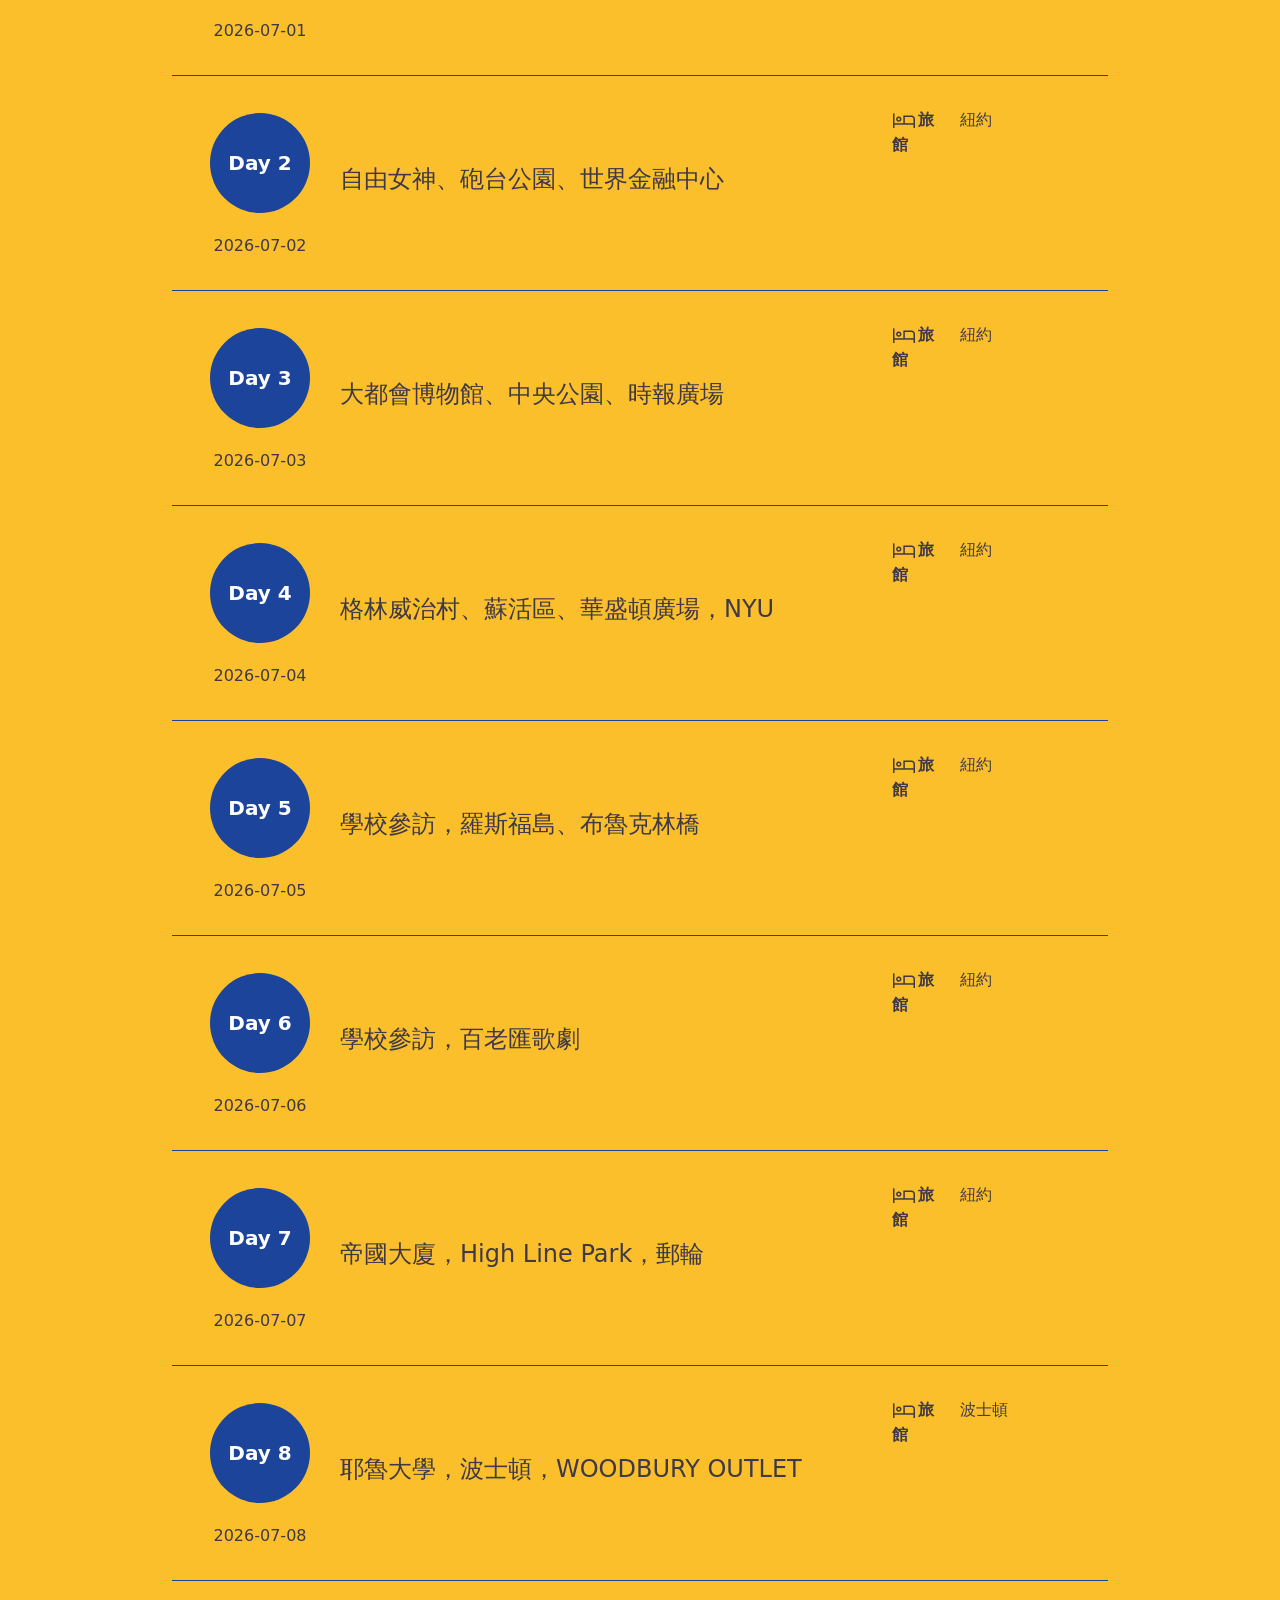
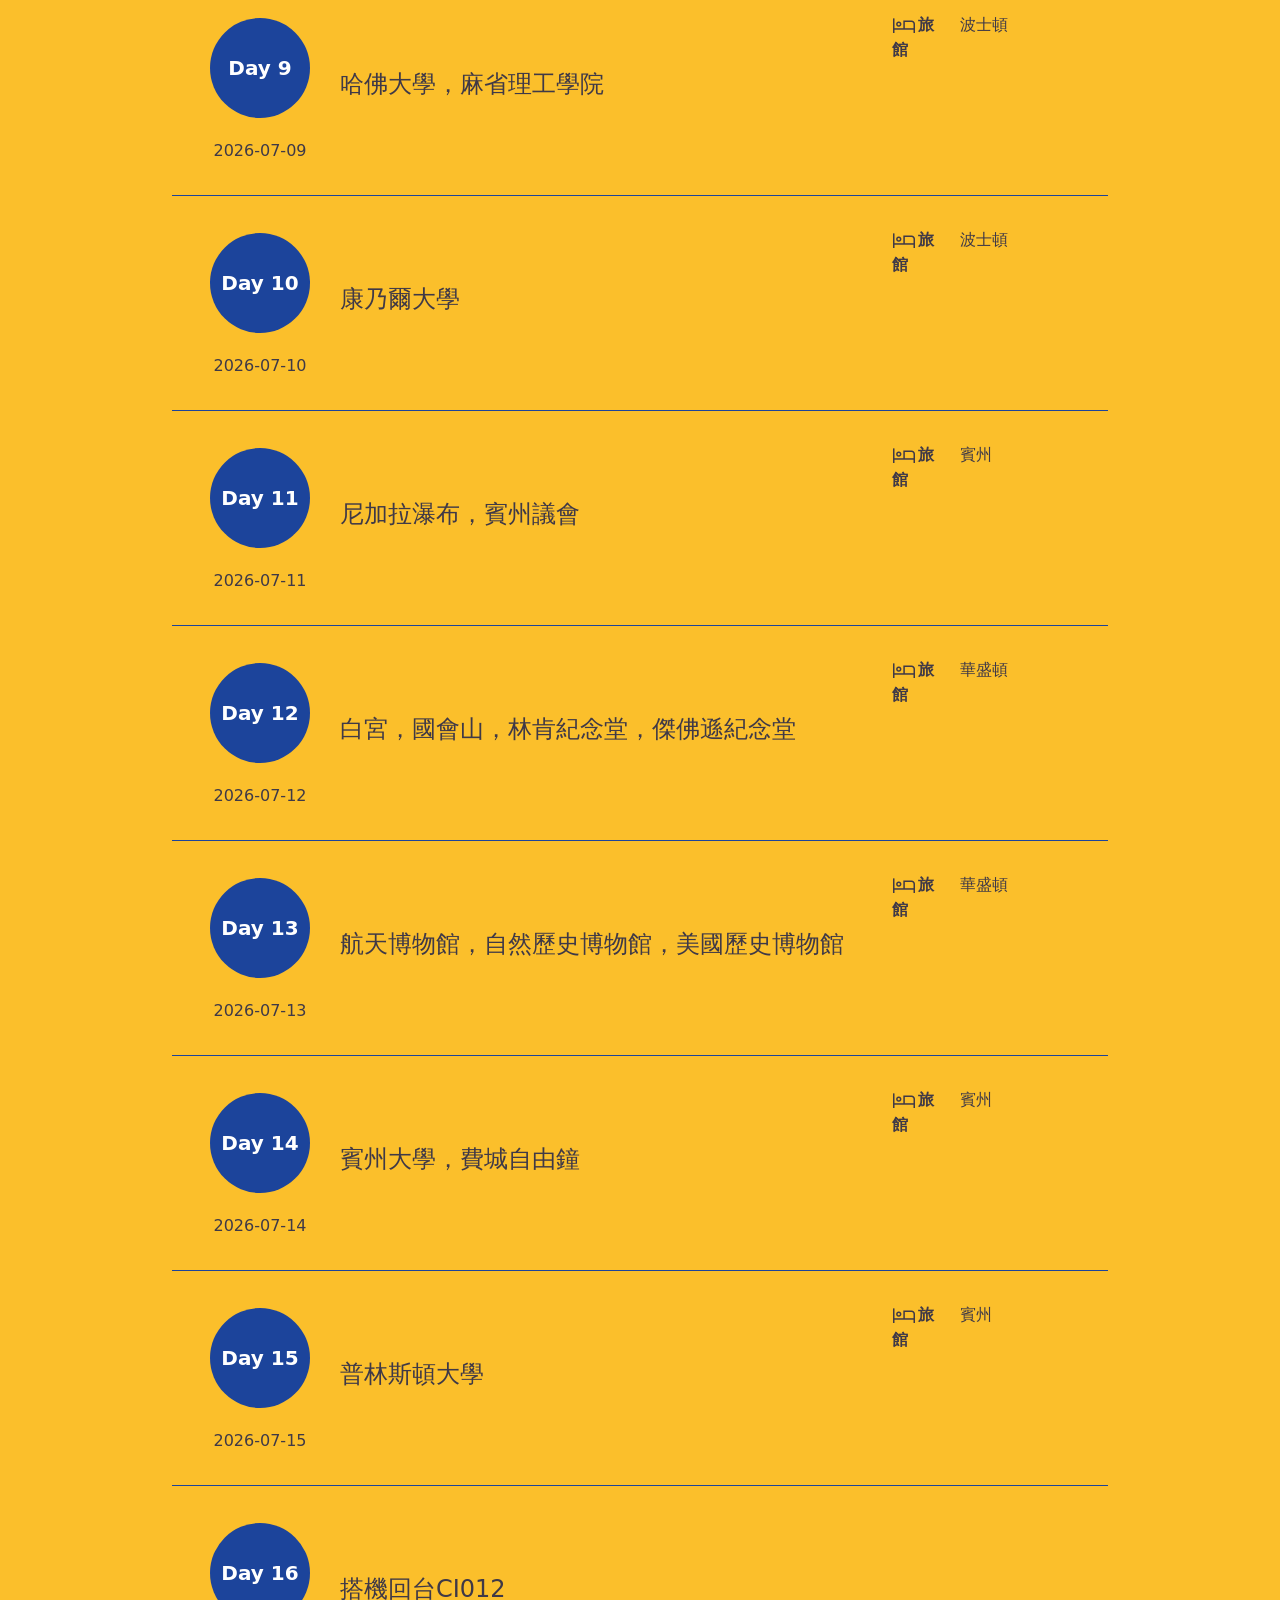
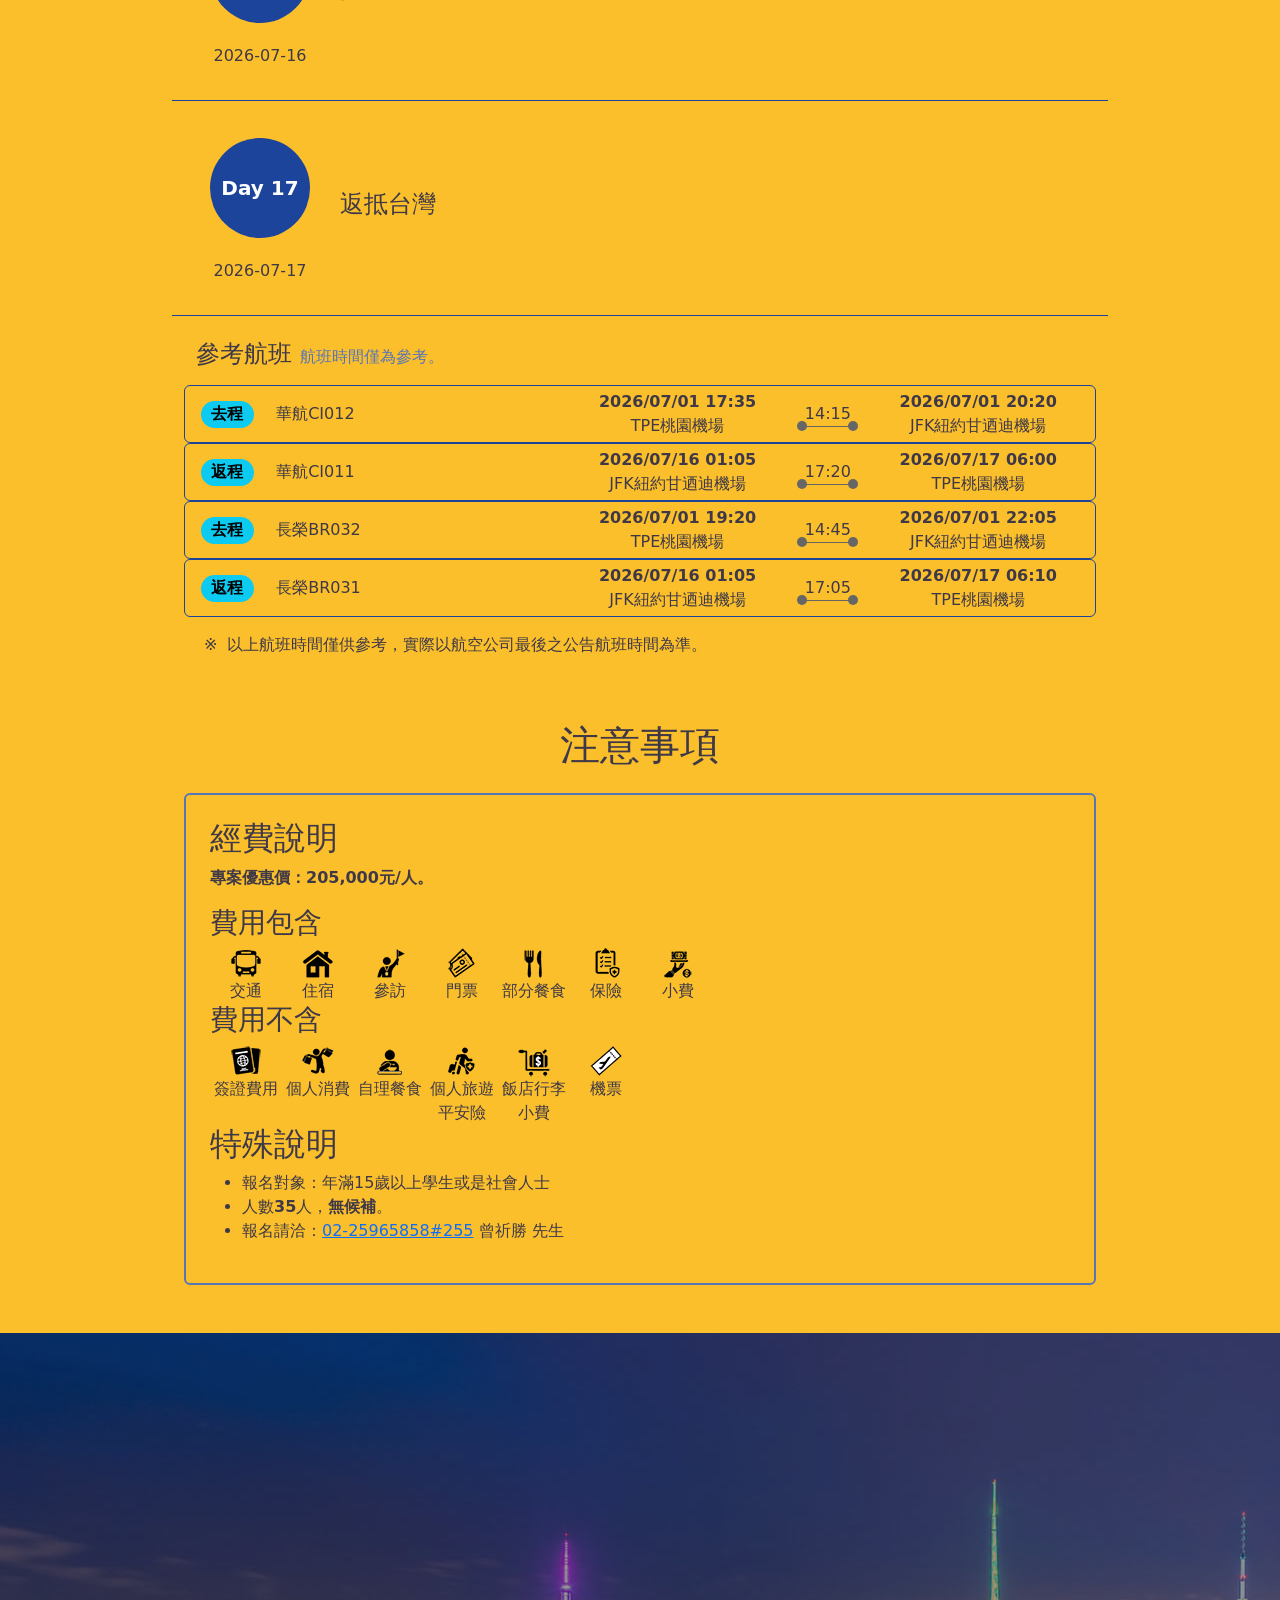
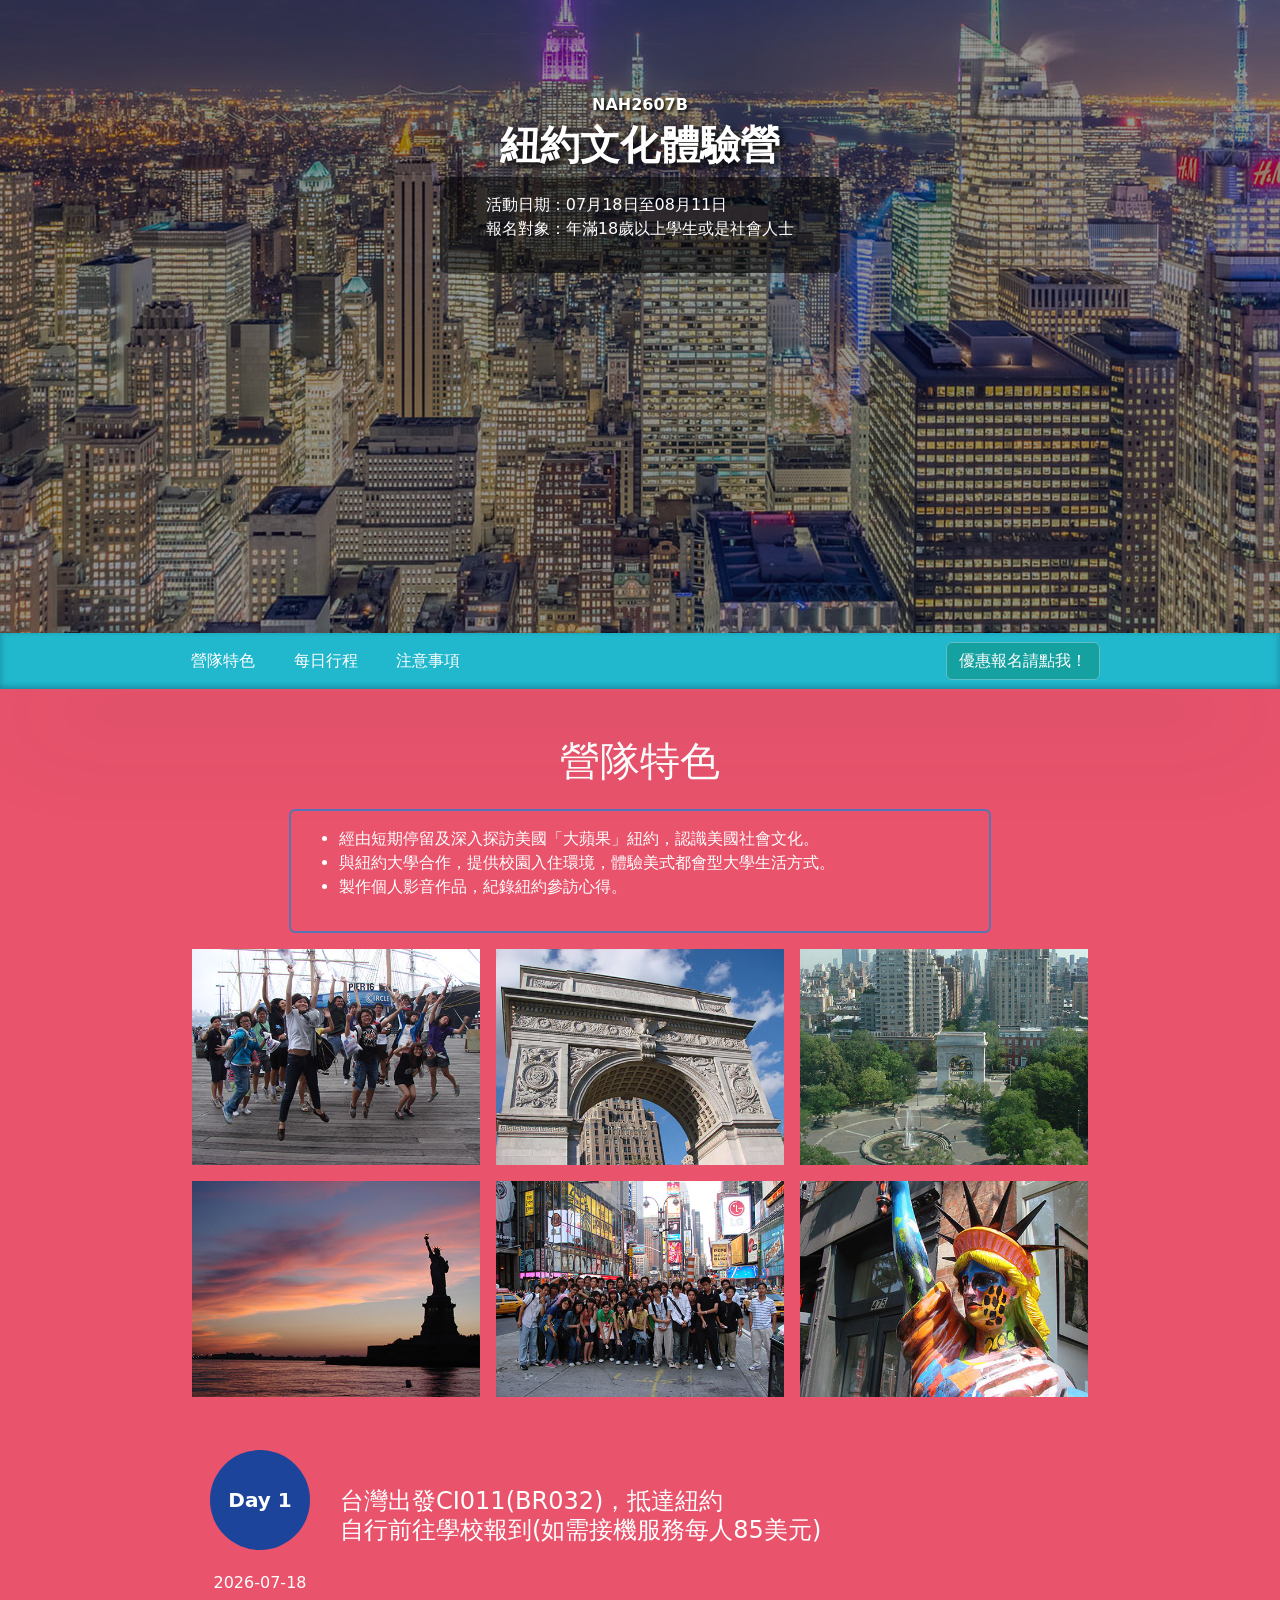
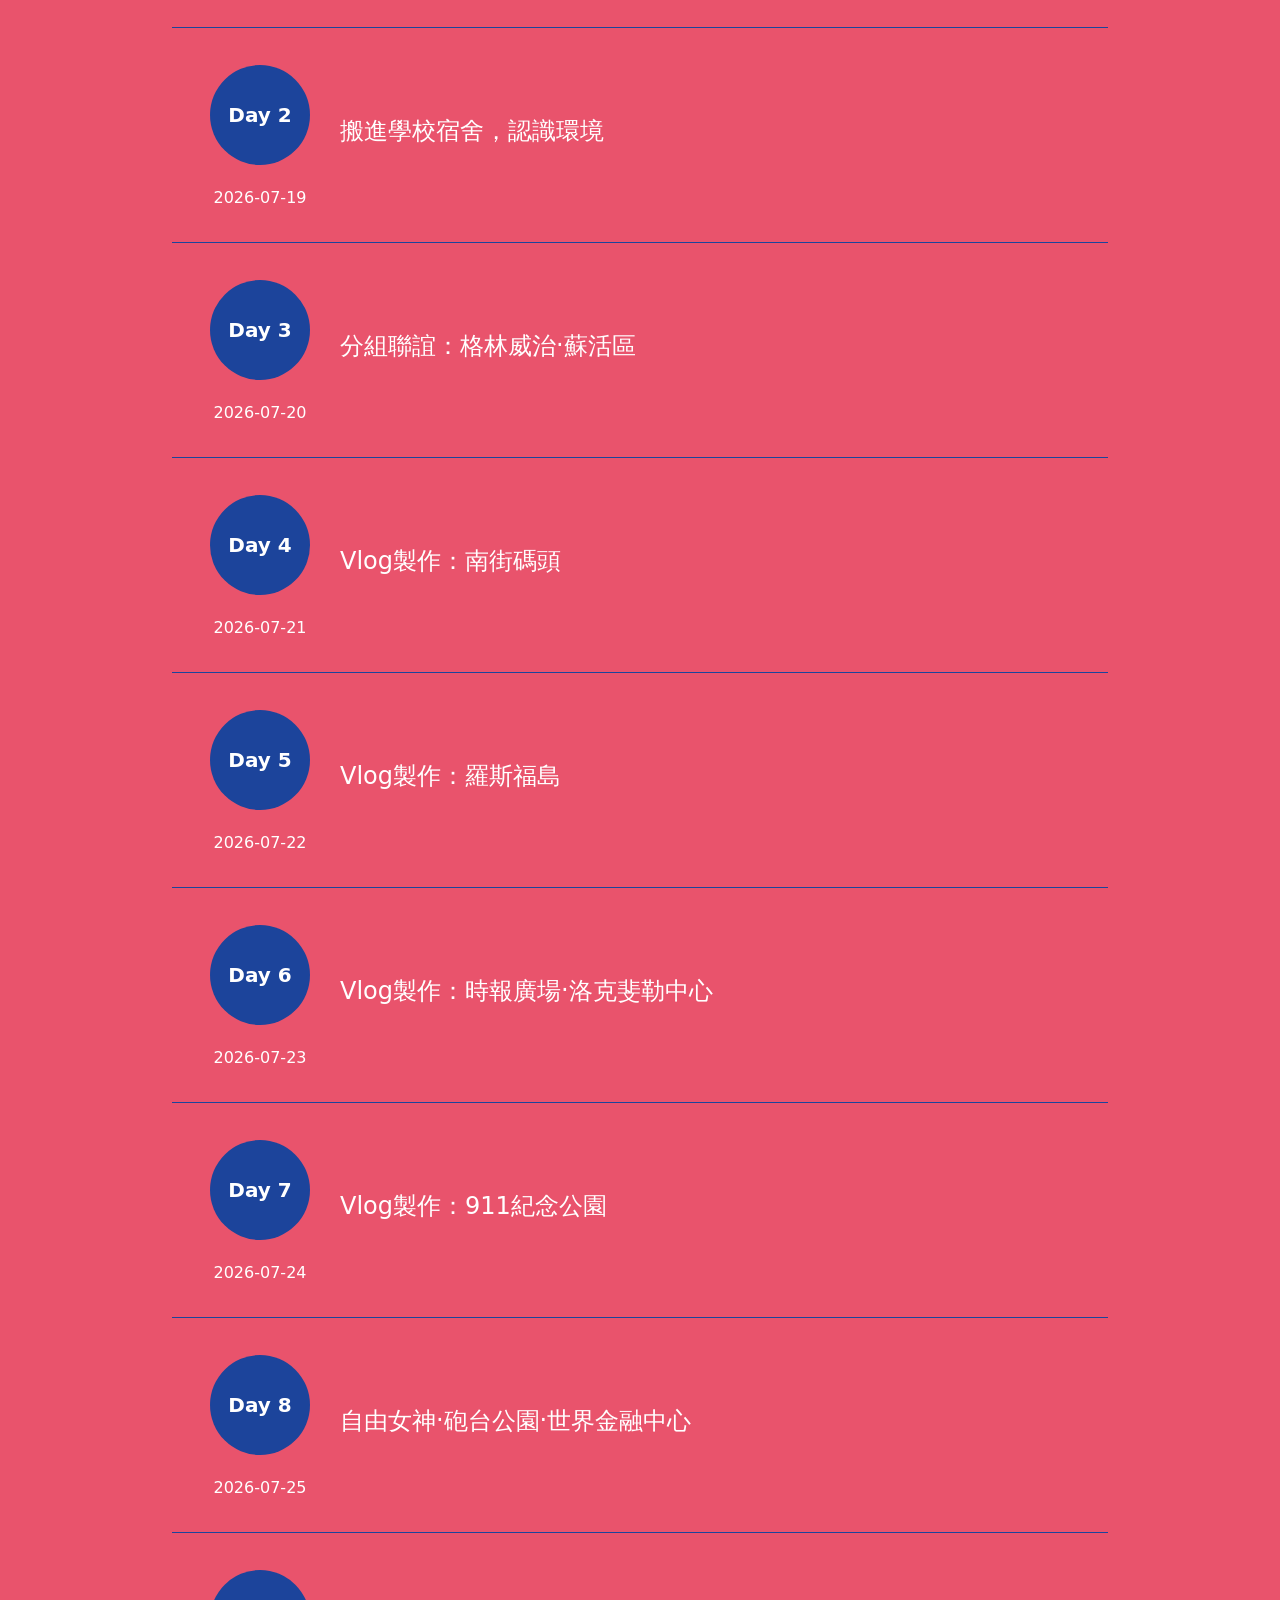
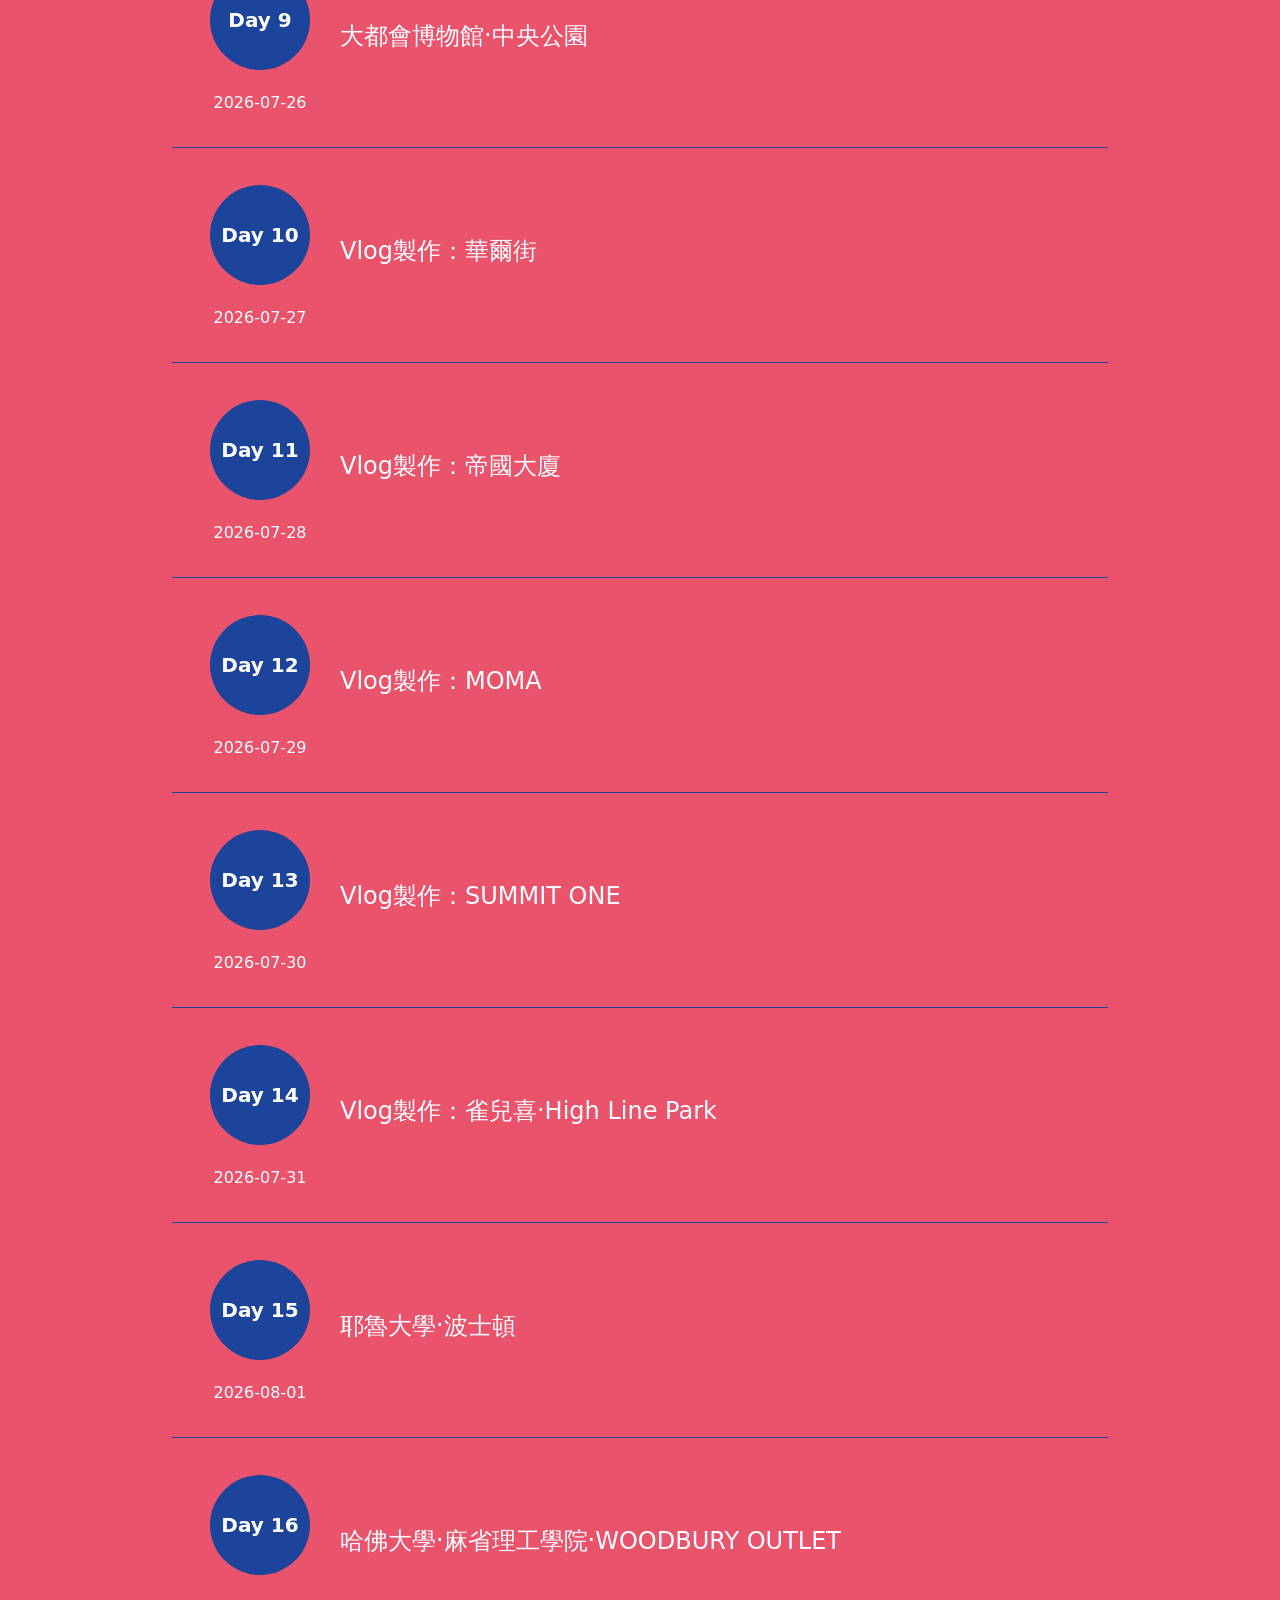
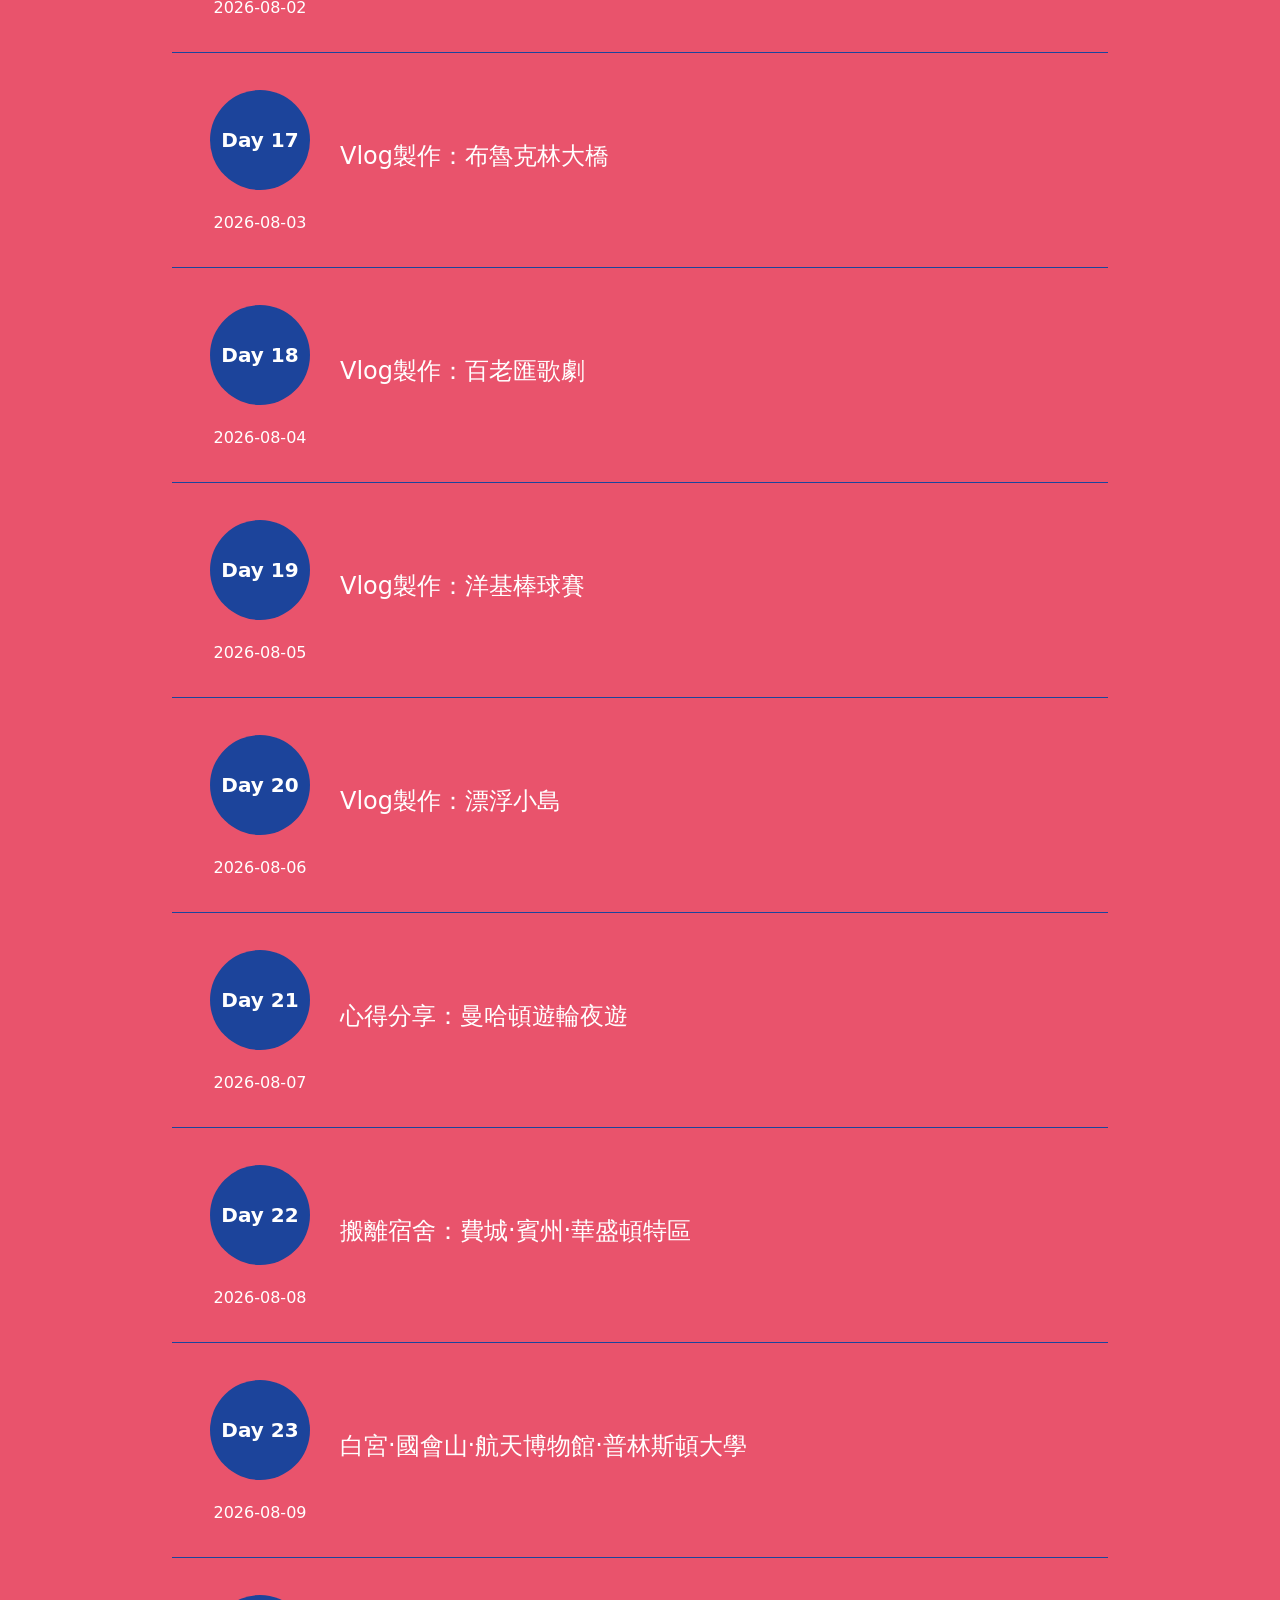
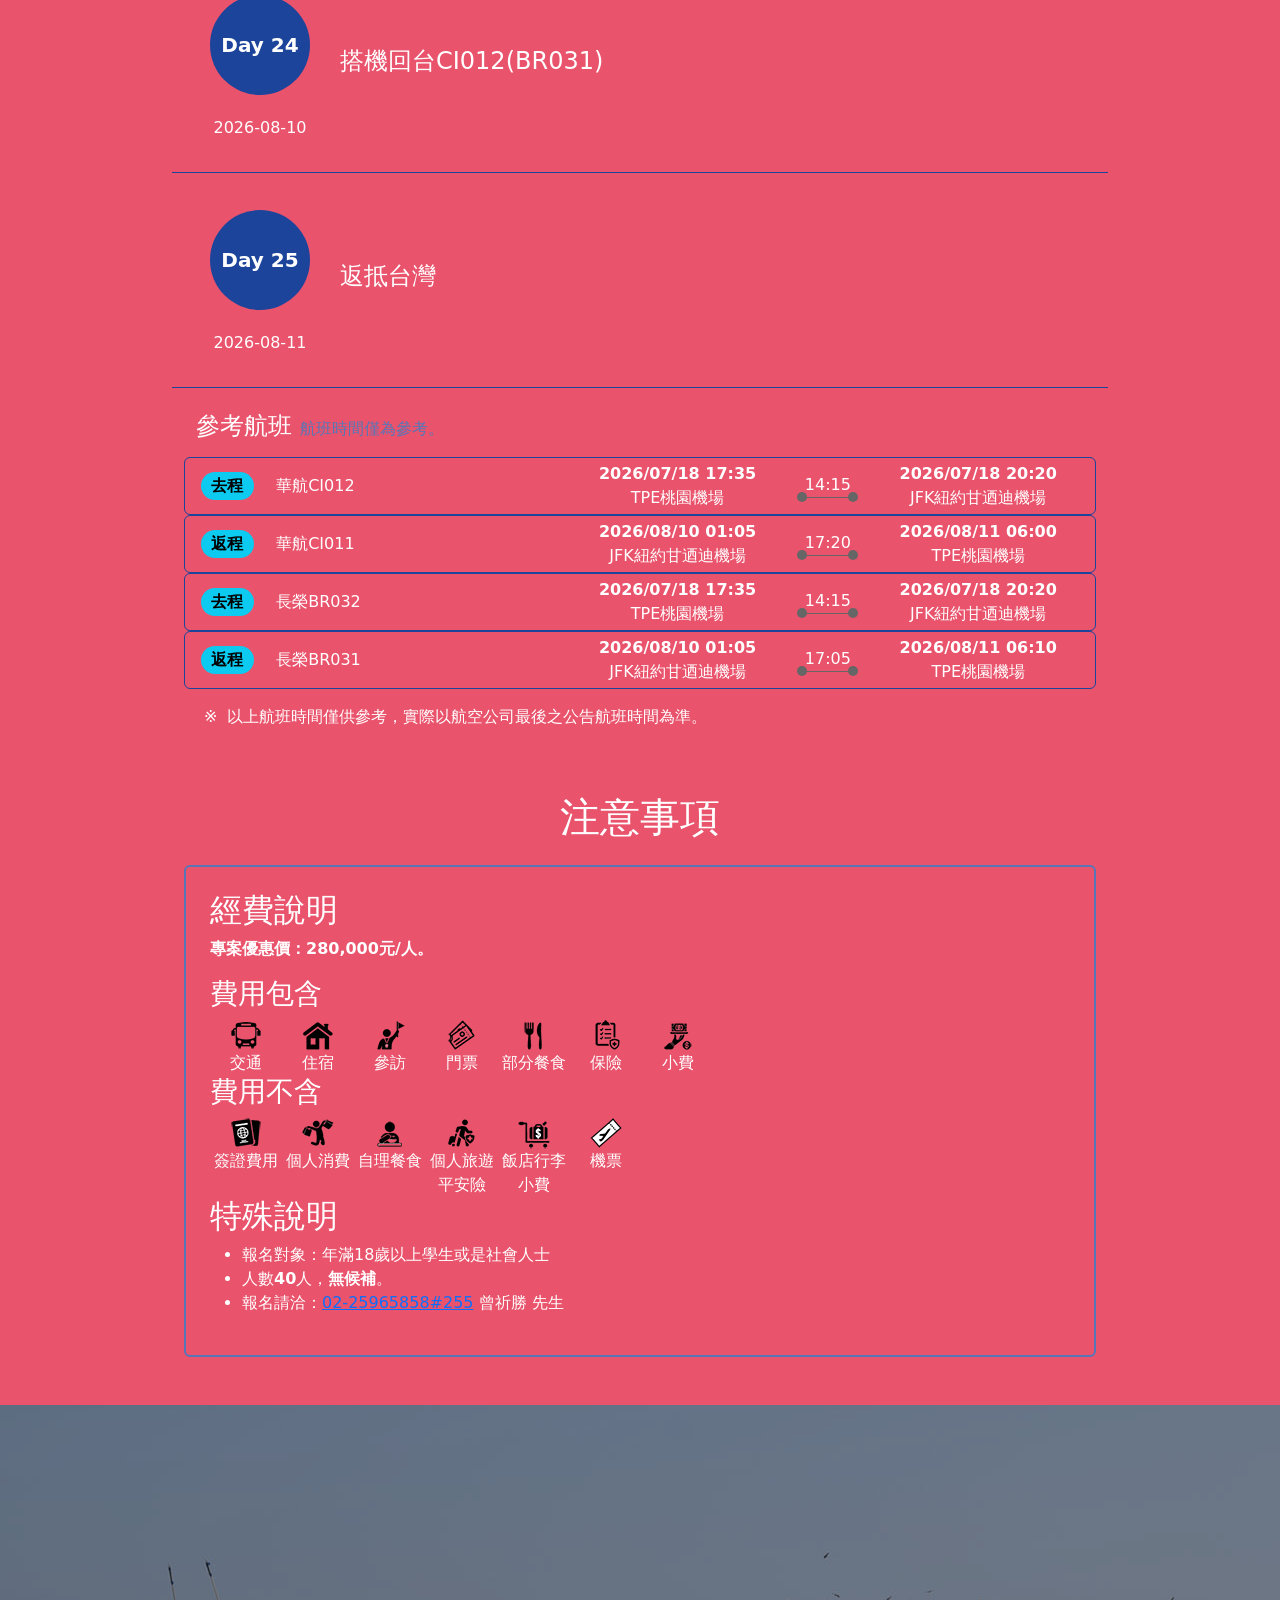
==== commit 23247d38: "更新營隊資訊" ====
--- a/index.html
+++ b/index.html
@@ -17,7 +17,7 @@
     <title>救國團2026年暑期海外營隊開放報名中！</title>
     <link href="css/normalize.css" rel="stylesheet">
     <link href="https://cdn.jsdelivr.net/npm/bootstrap@5.3.3/dist/css/bootstrap.min.css" rel="stylesheet" integrity="sha384-QWTKZyjpPEjISv5WaRU9OFeRpok6YctnYmDr5pNlyT2bRjXh0JMhjY6hW+ALEwIH" crossorigin="anonymous">
-    <link rel="stylesheet" href="https://fonts.googleapis.com/css2?family=Material+Symbols+Outlined:opsz,wght,FILL,GRAD@20..48,100..700,0..1,-50..200&icon_names=group,hotel,local_dining,lunch_dining,restaurant,travel" />
+    <link rel="stylesheet" href="https://fonts.googleapis.com/css2?family=Material+Symbols+Outlined:opsz,wght,FILL,GRAD@20..48,100..700,0..1,-50..200&icon_names=breakfast_dining,group,hotel,local_dining,lunch_dining,restaurant,travel" />
     <link href="css/global.css?v=1.6" rel="stylesheet">
     <link rel="icon" href="img/cyc_camp_logo.png" type="image/png">
 </head>
--- a/css/global.css
+++ b/css/global.css
@@ -39,11 +39,6 @@
       'wght' 400,
       'GRAD' 0,
       'opsz' 48;
-}
-
-.daily-row .material-symbols-outlined {
-    vertical-align: middle;
-    padding-right: 0.1em;
 }
 
 body {
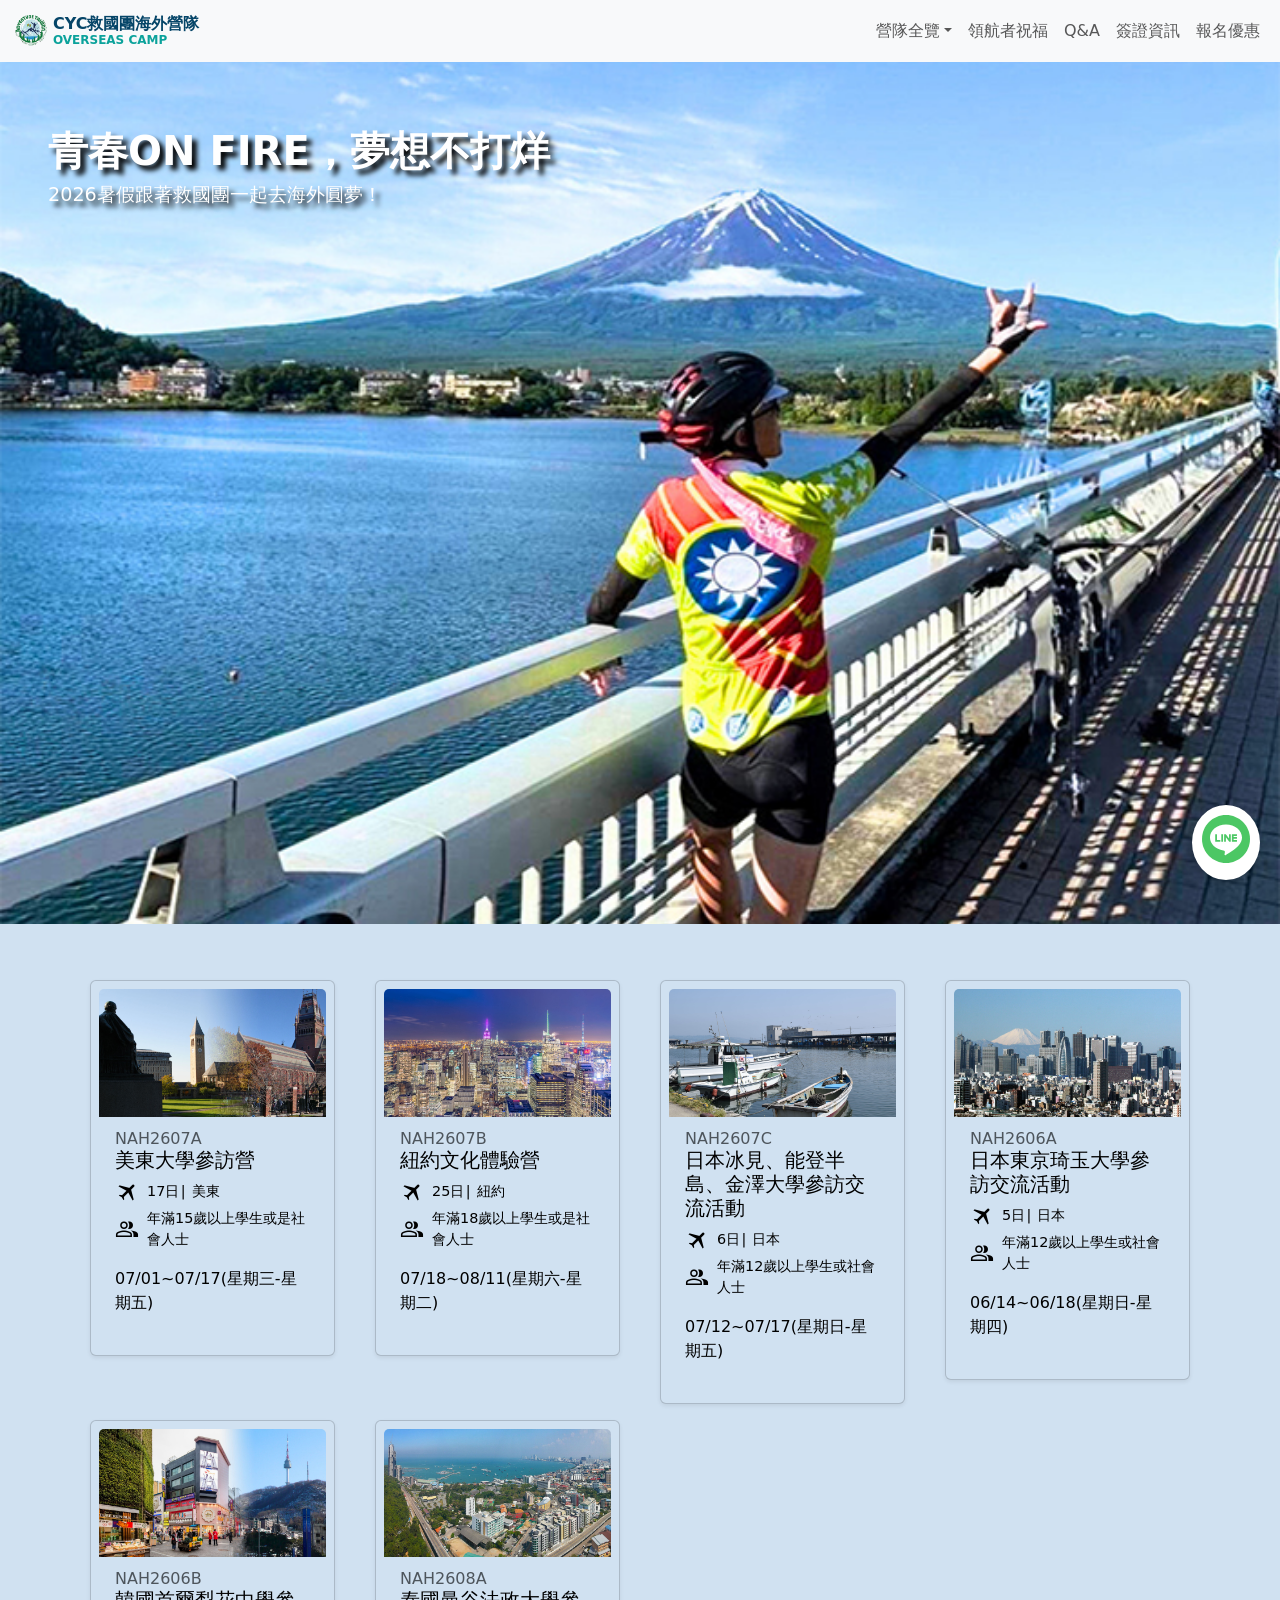
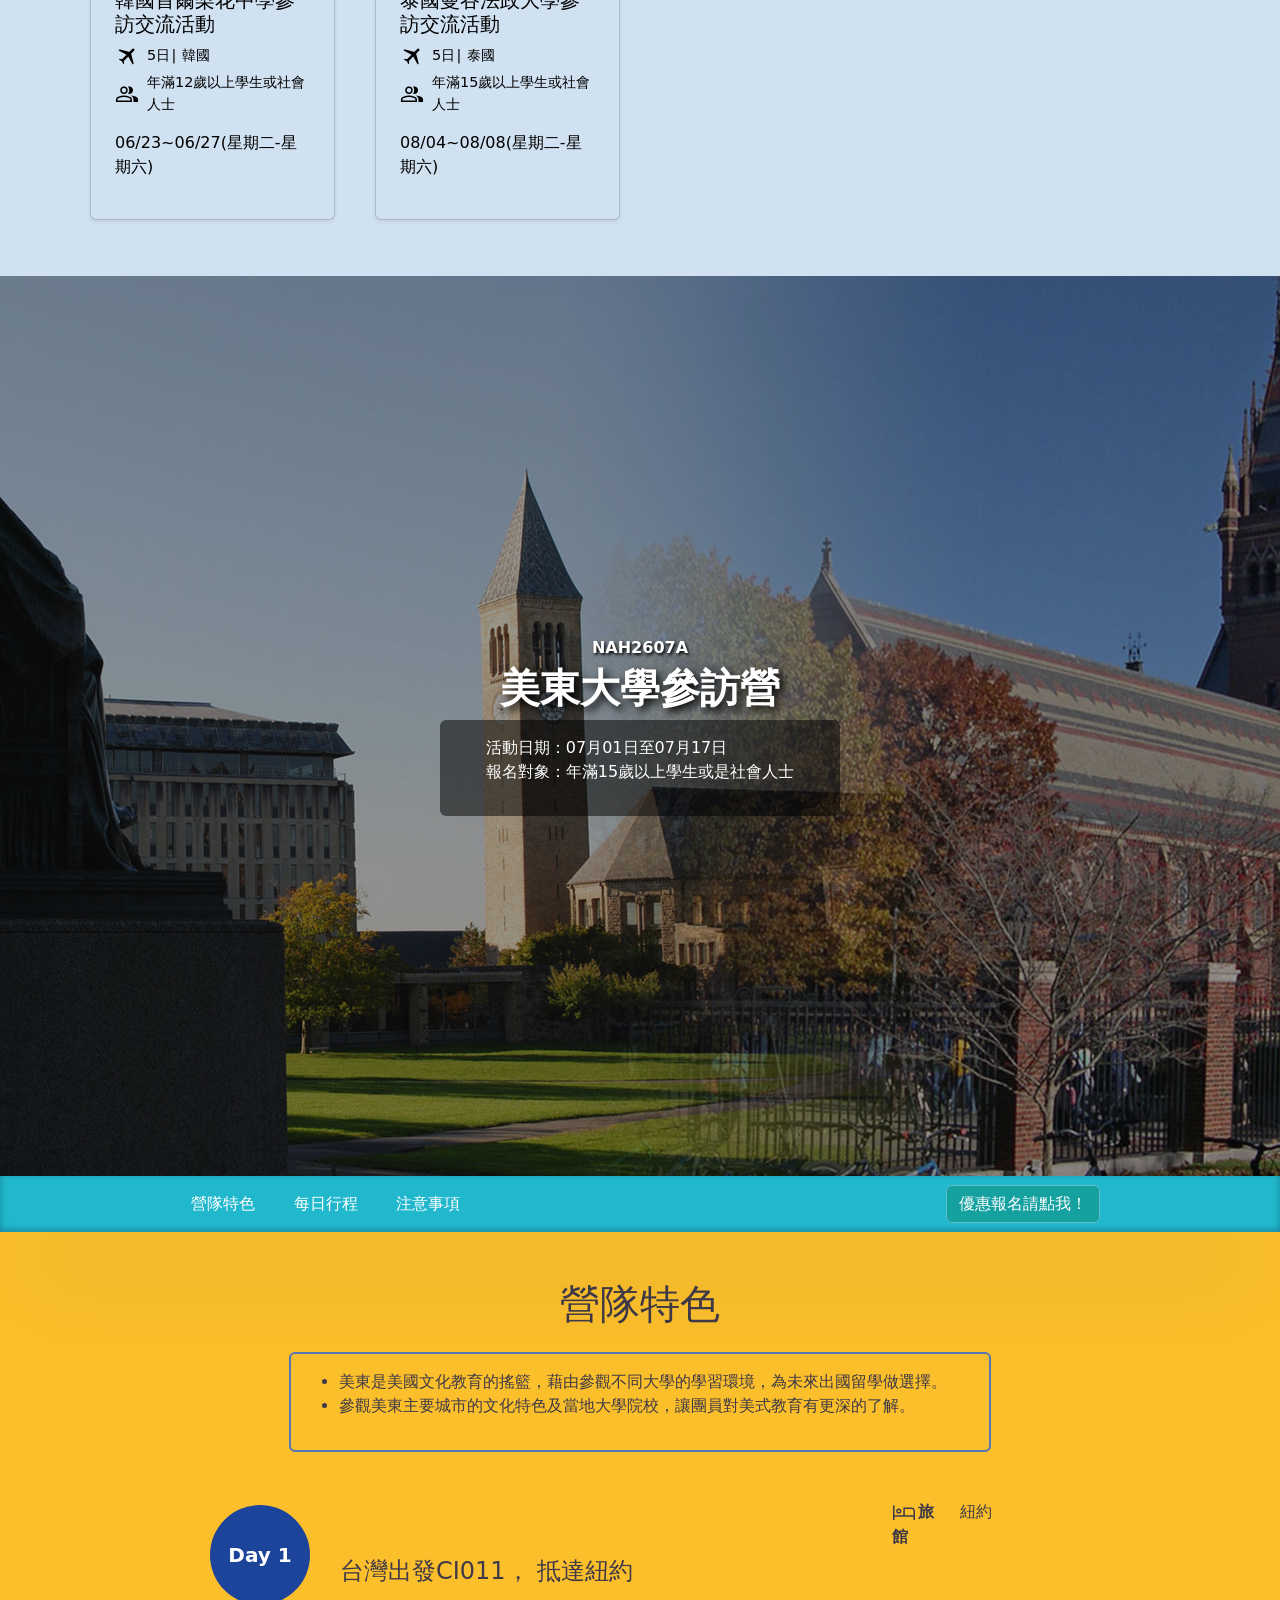
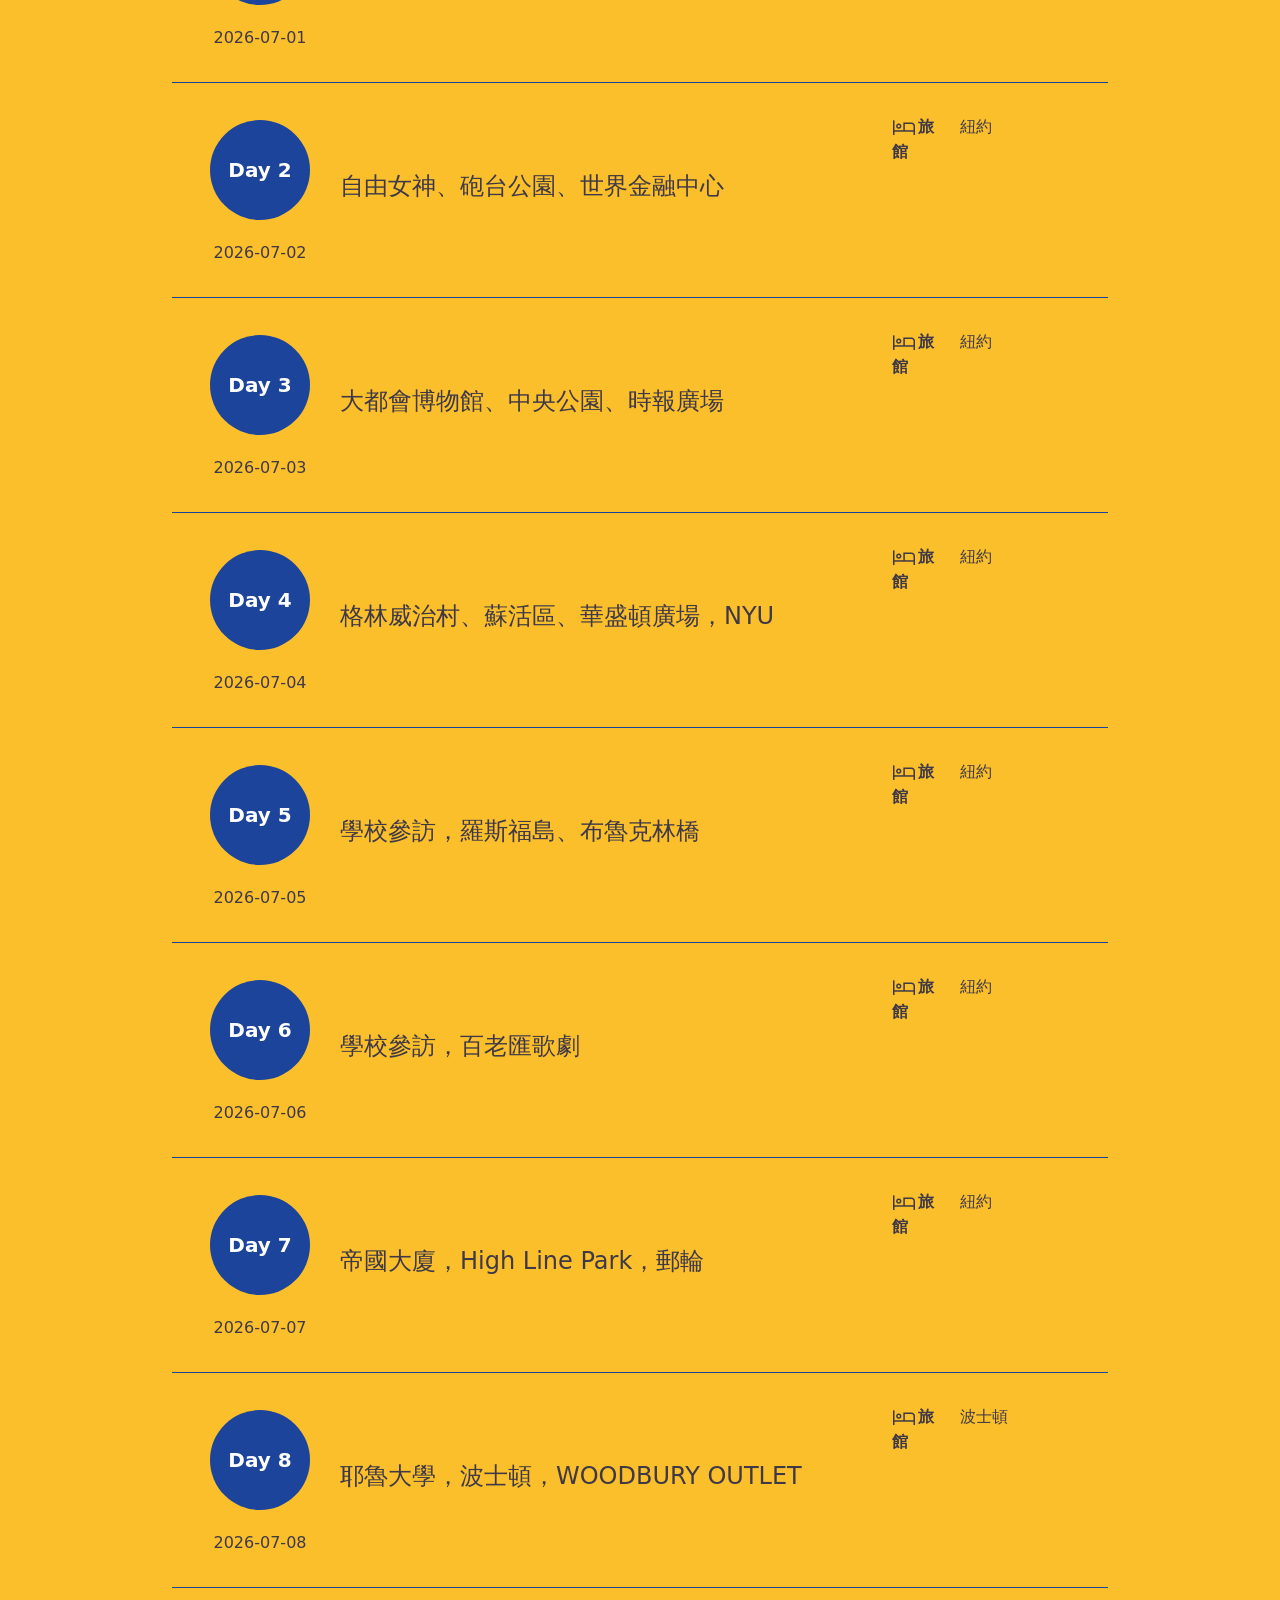
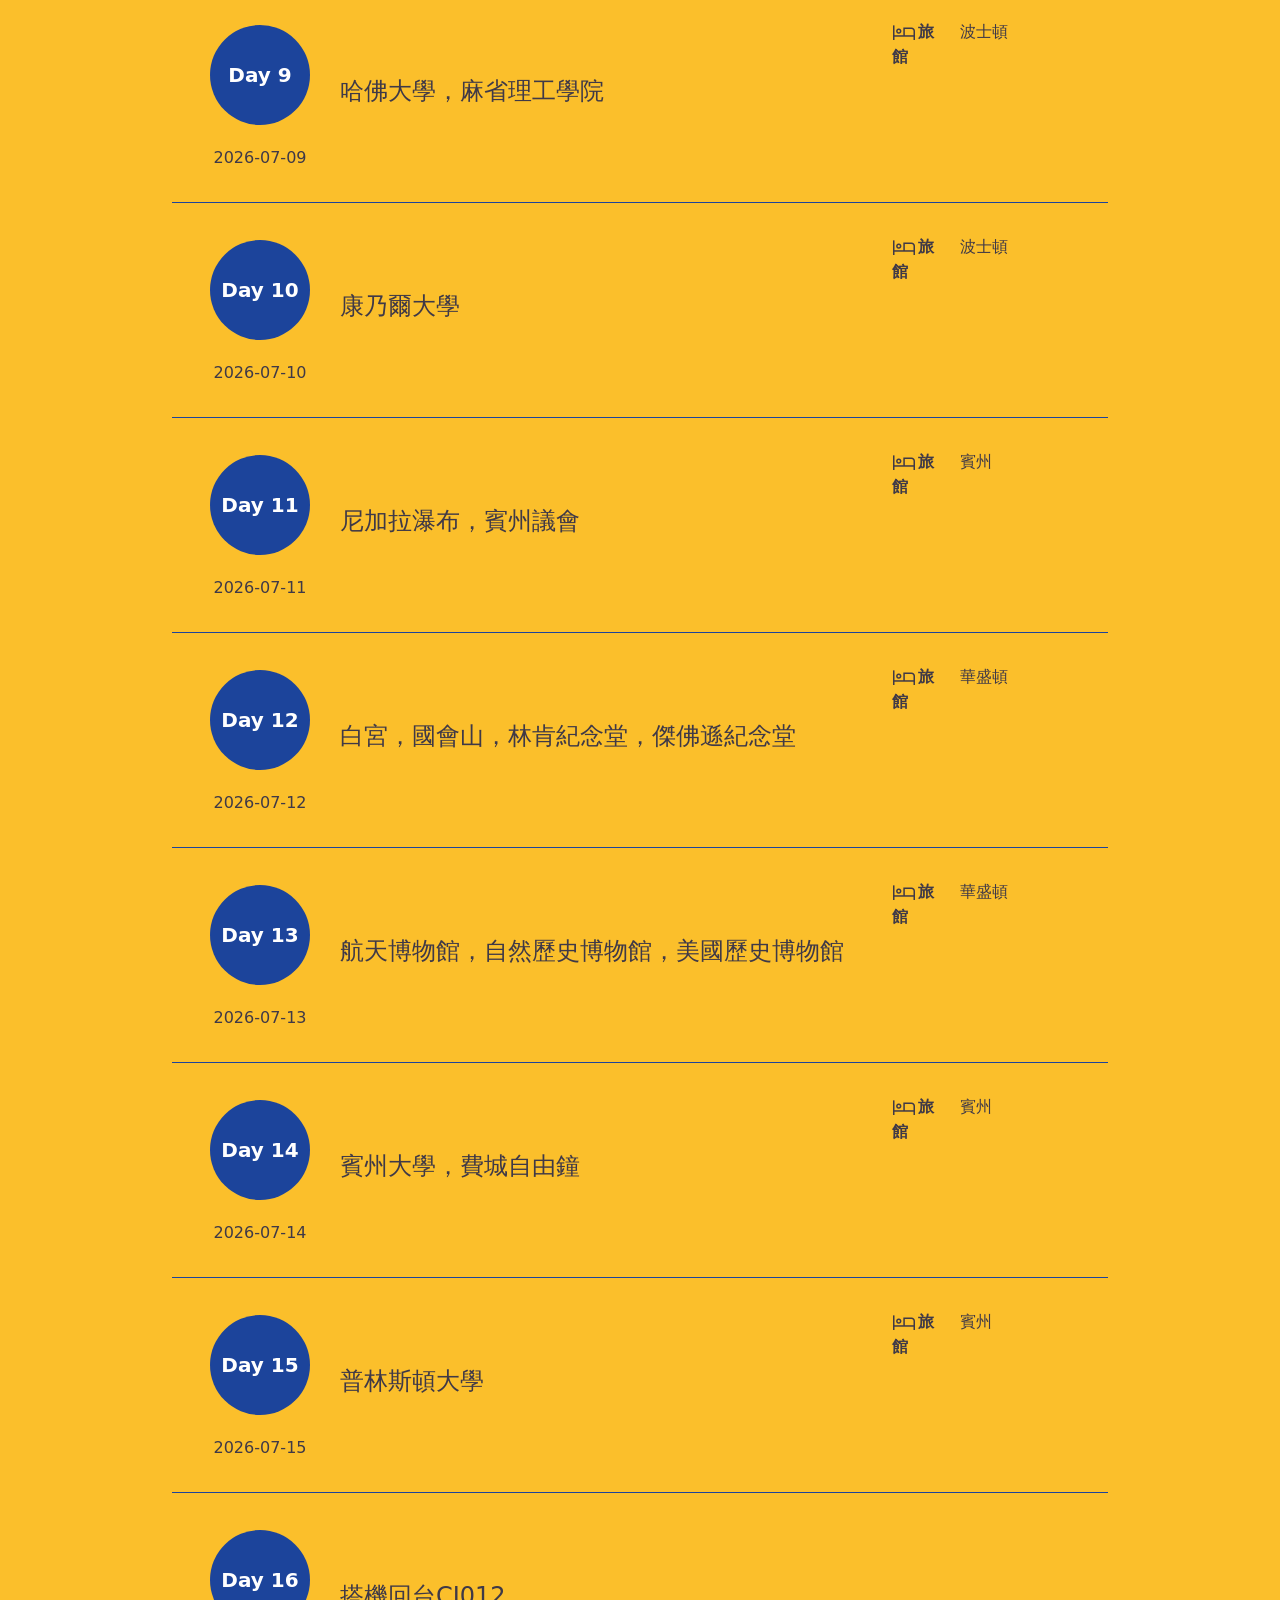
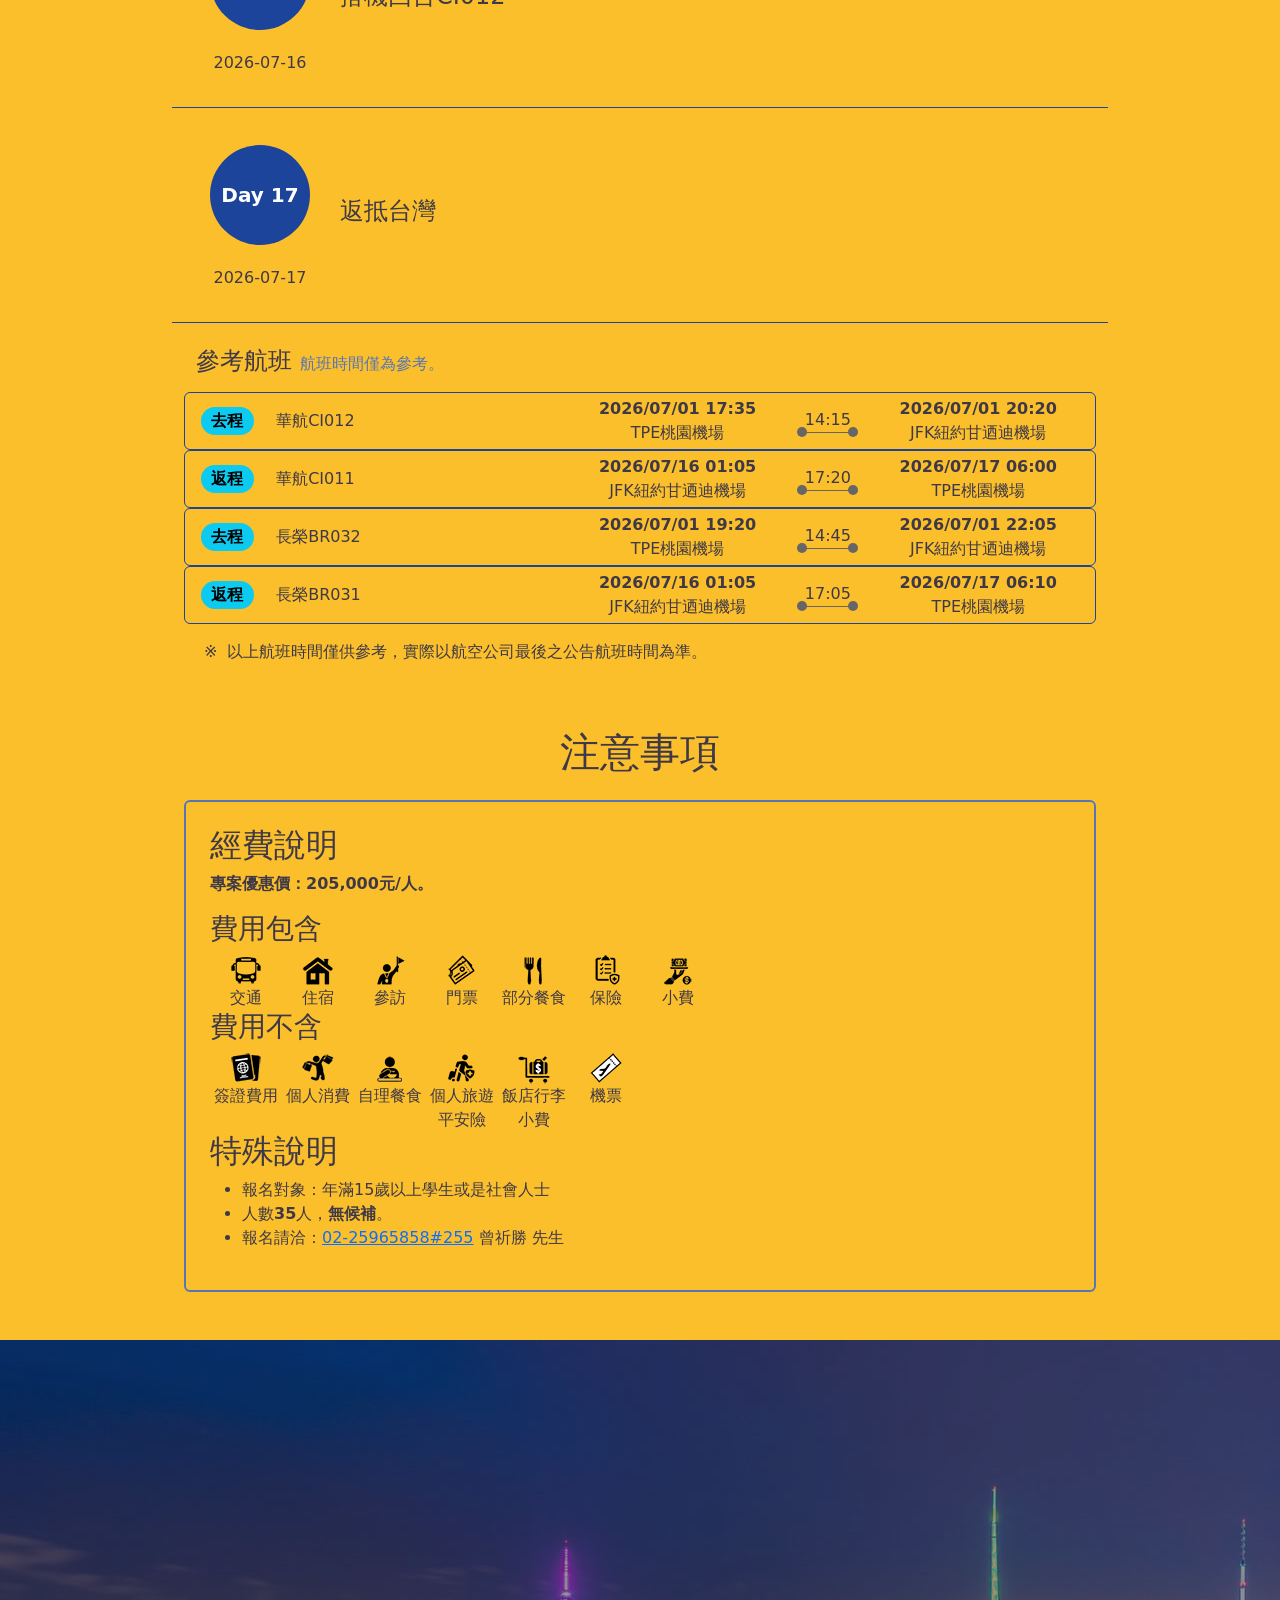
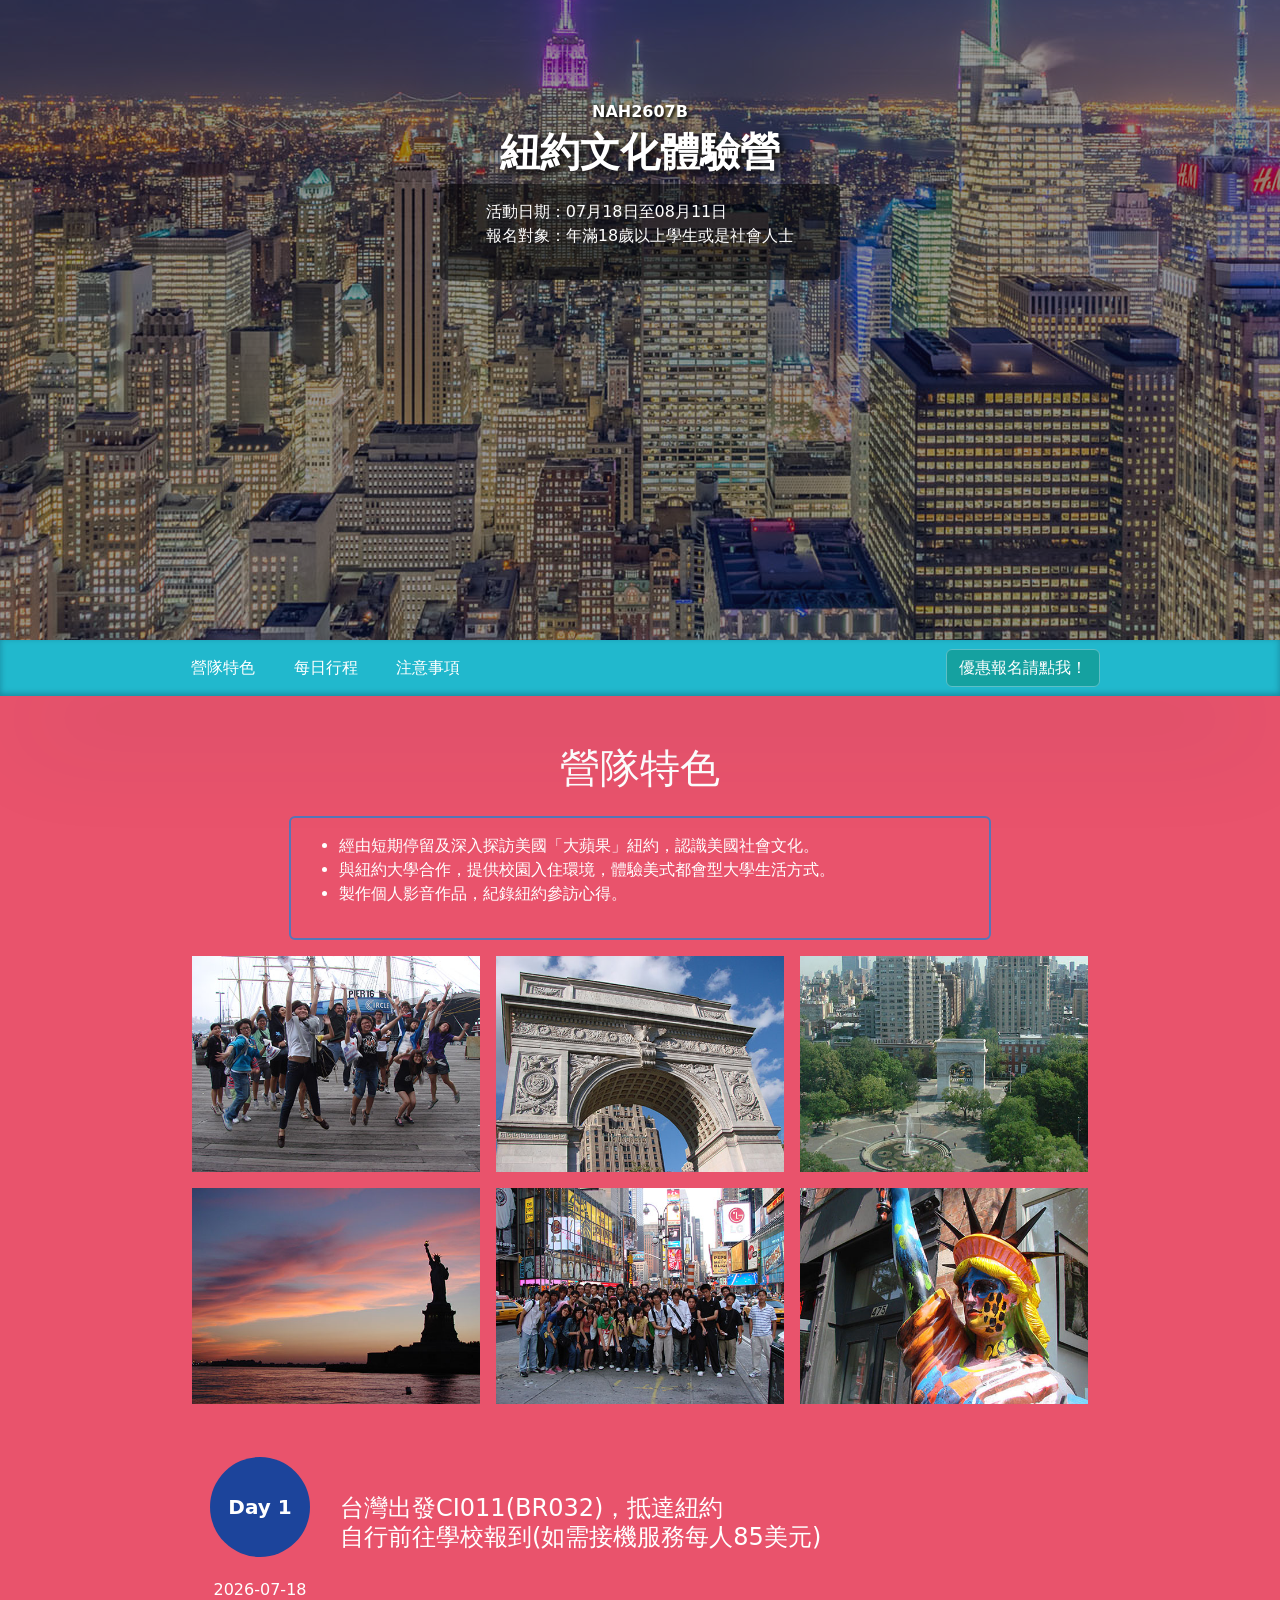
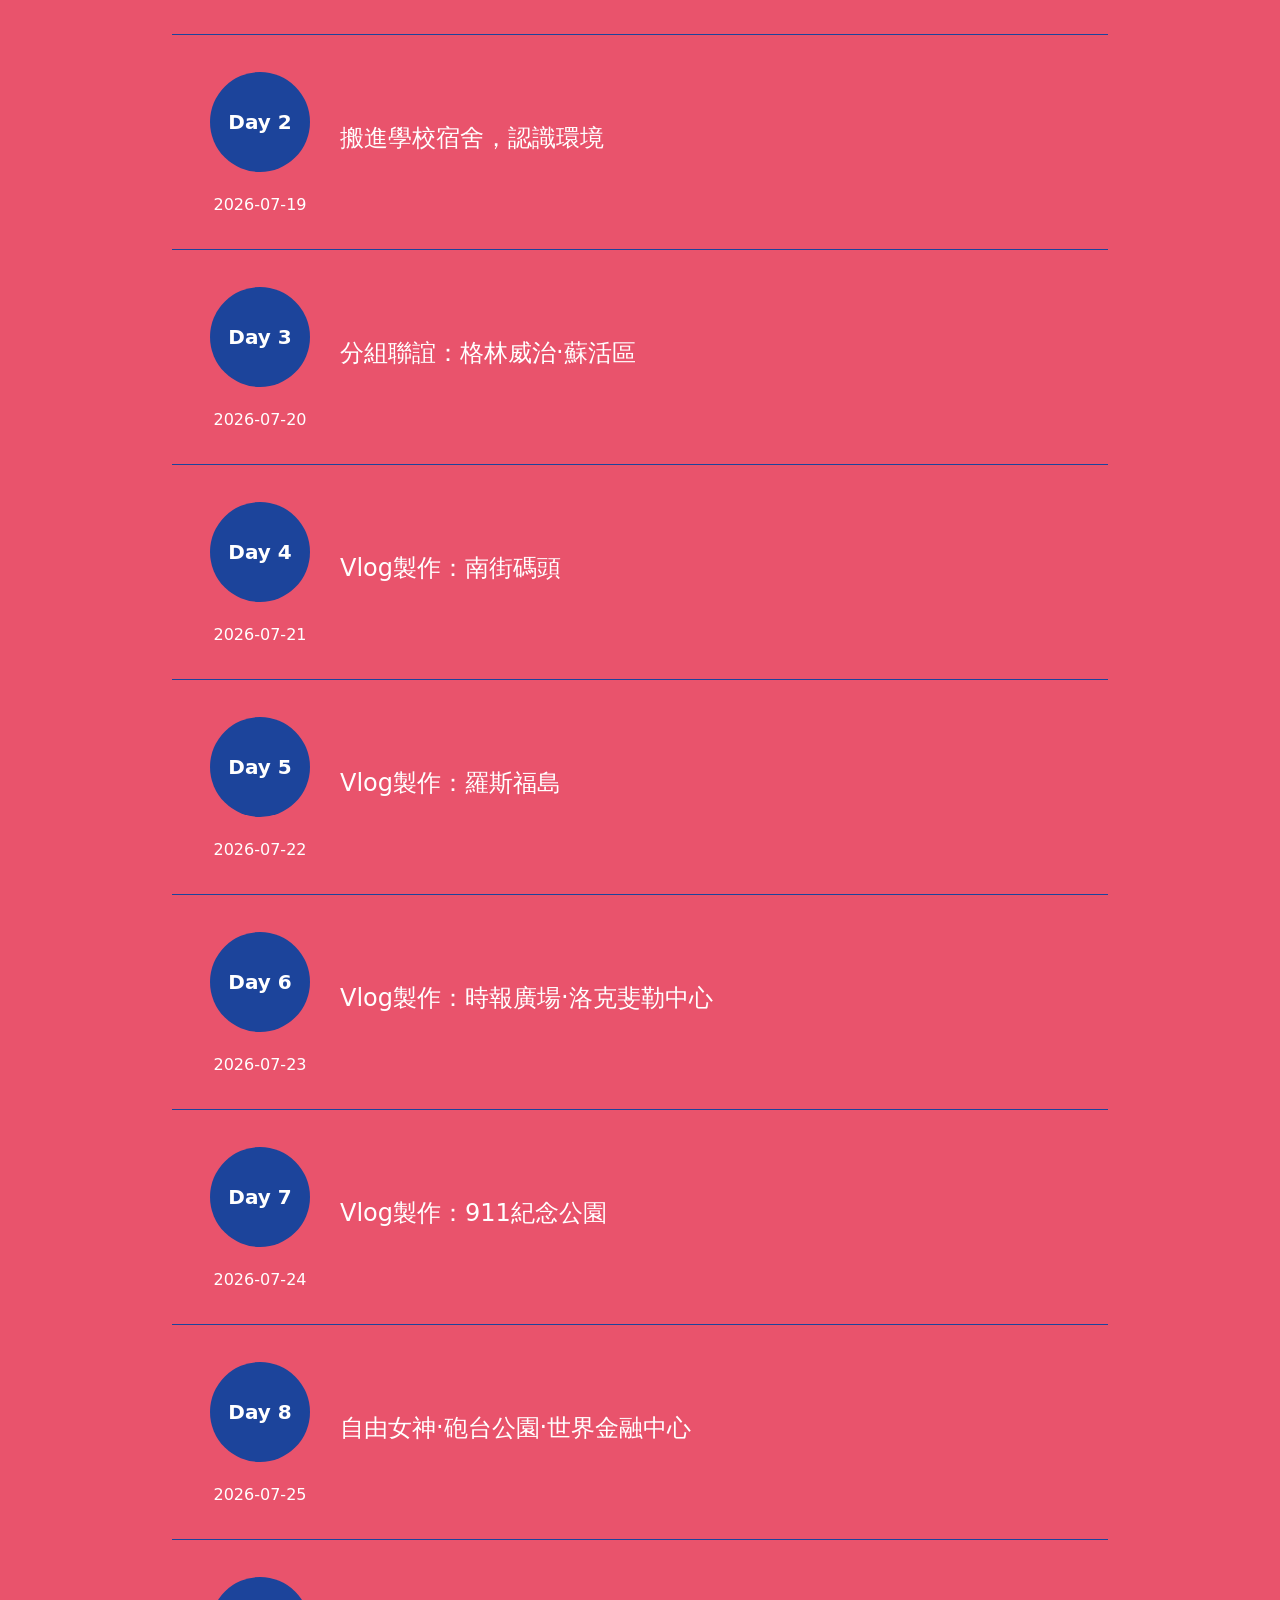
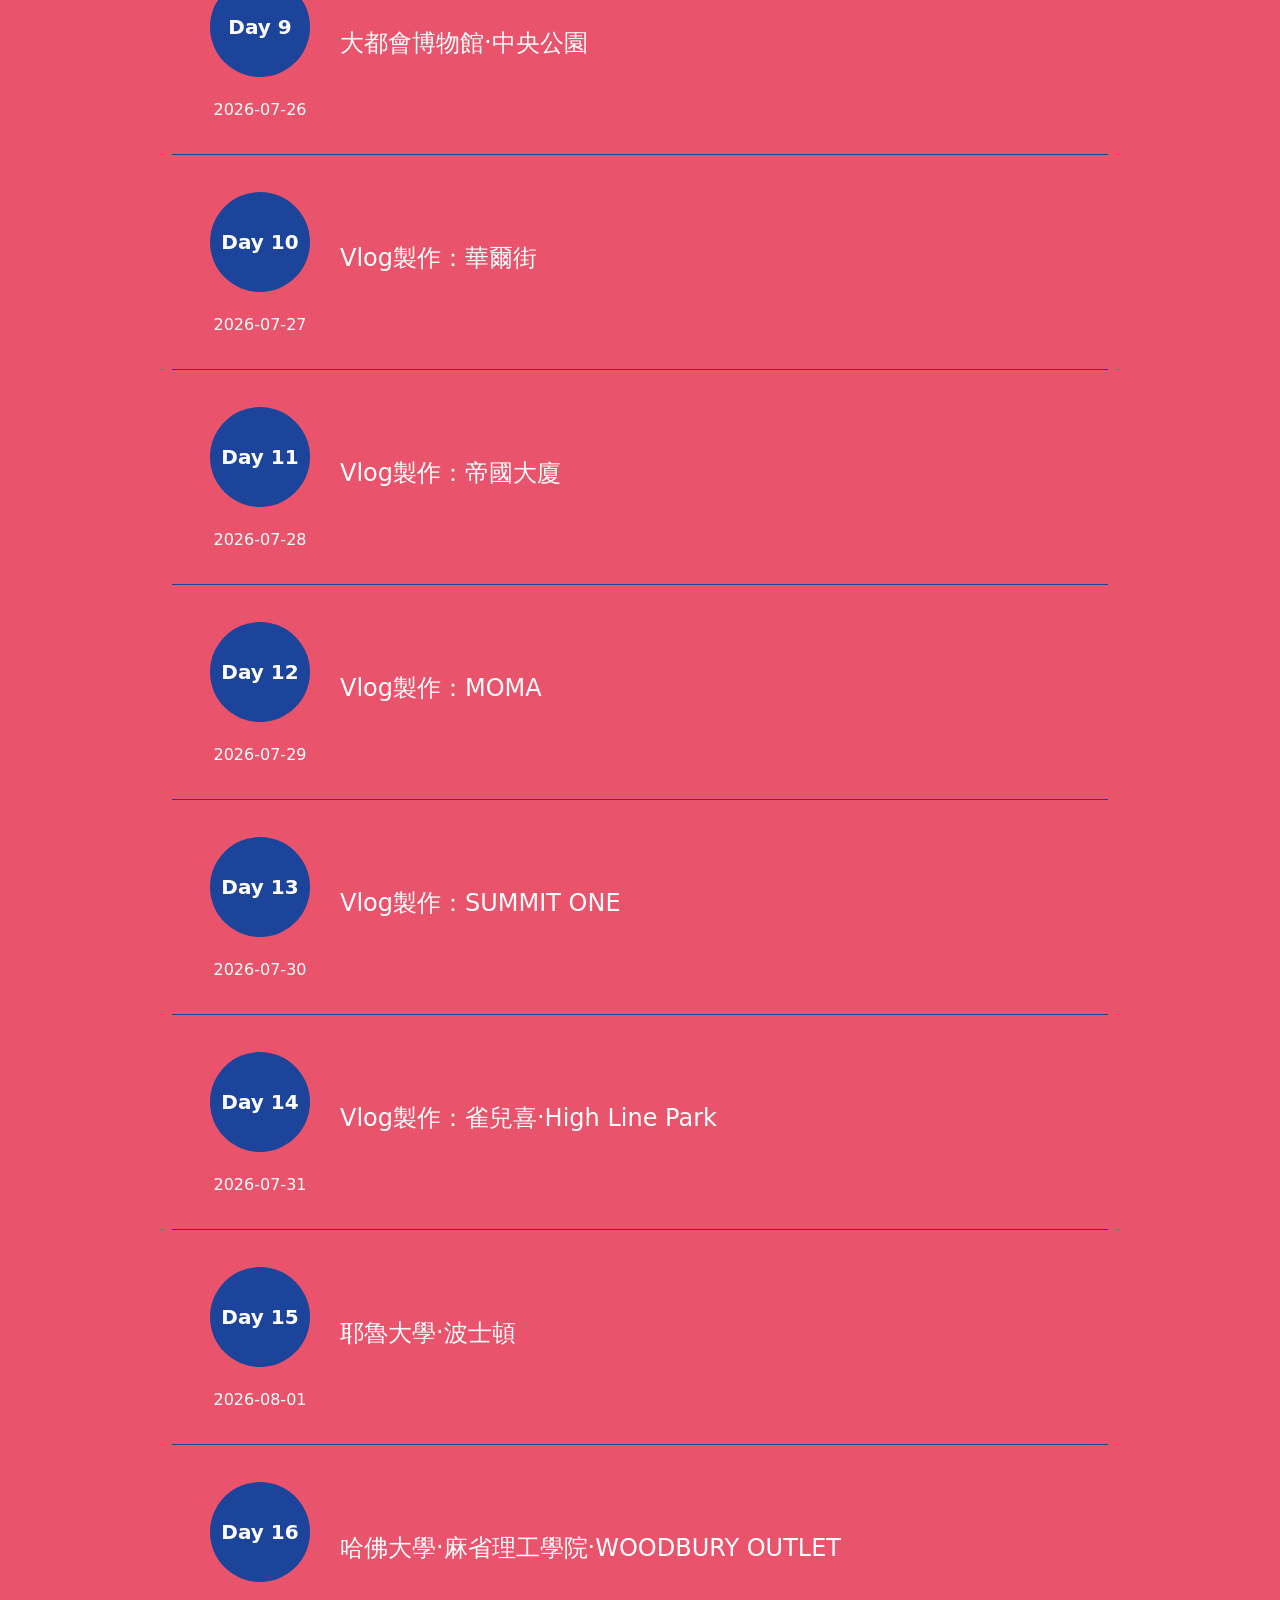
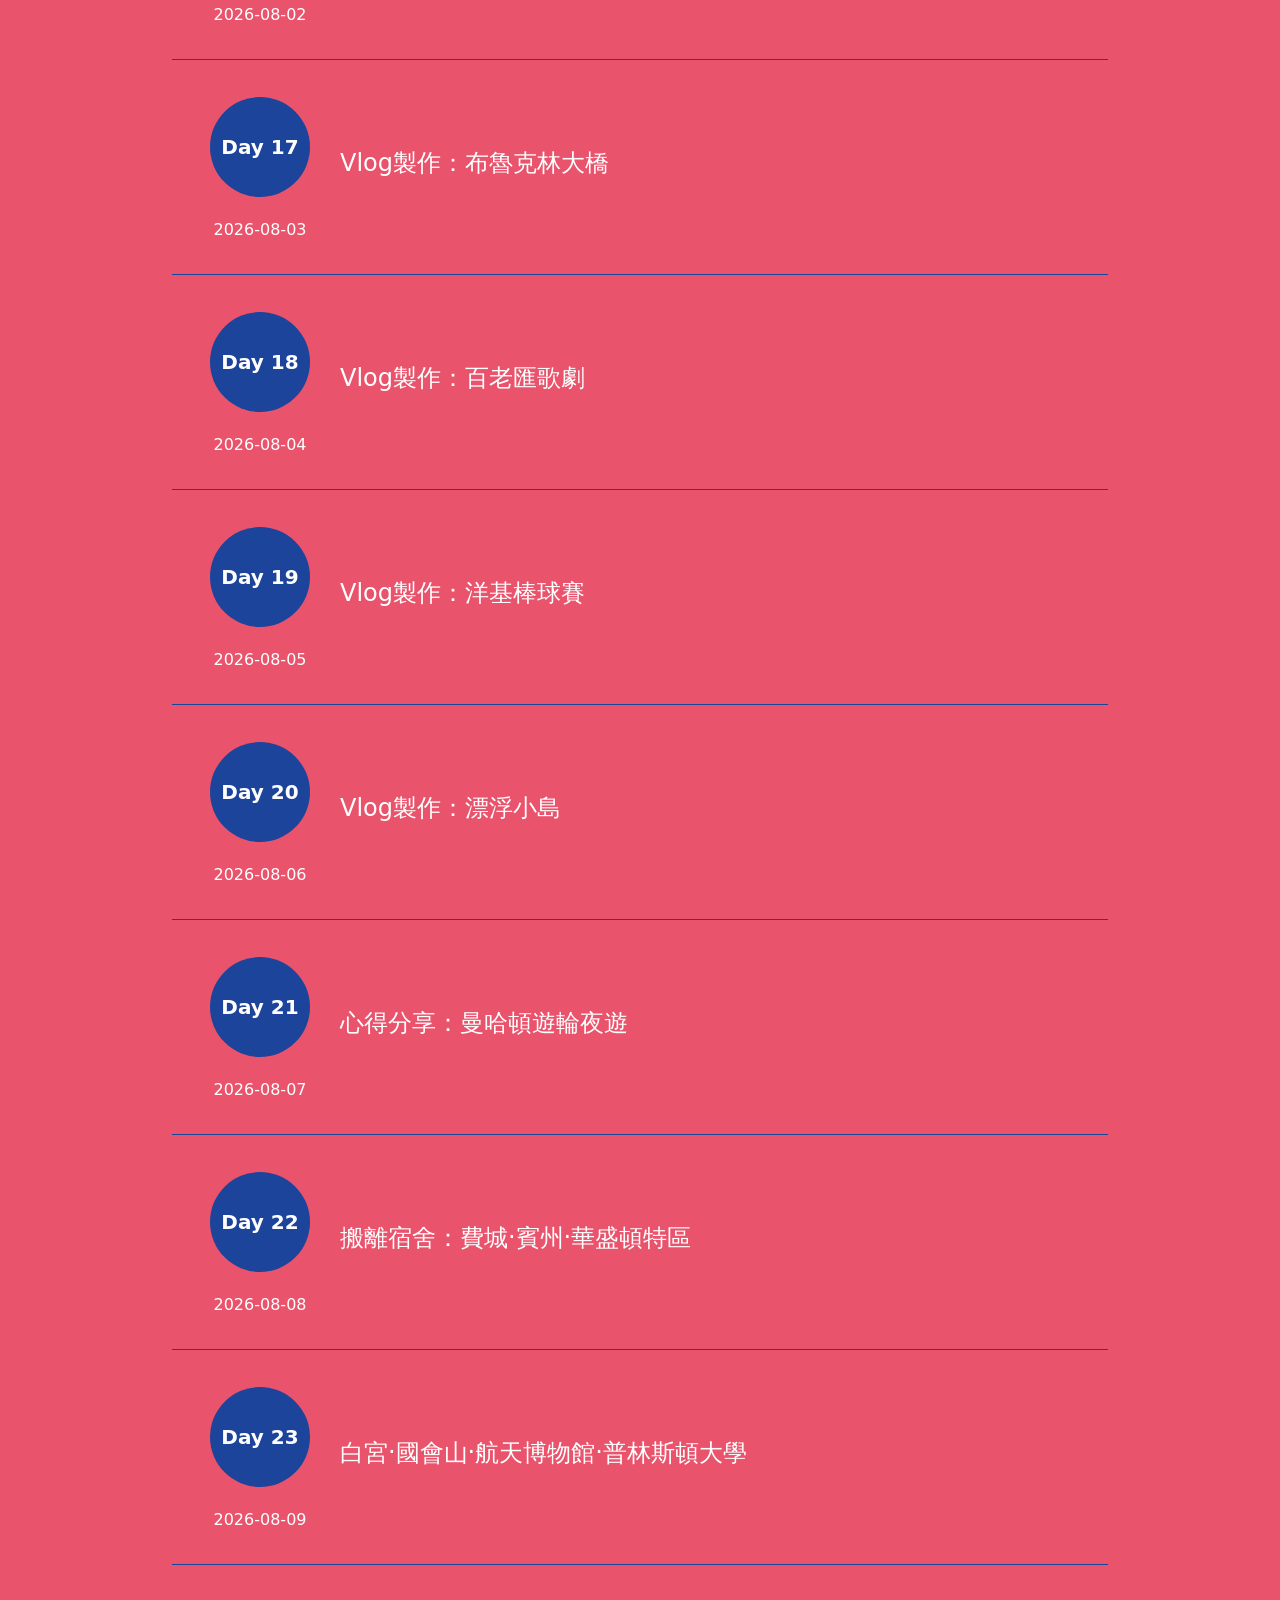
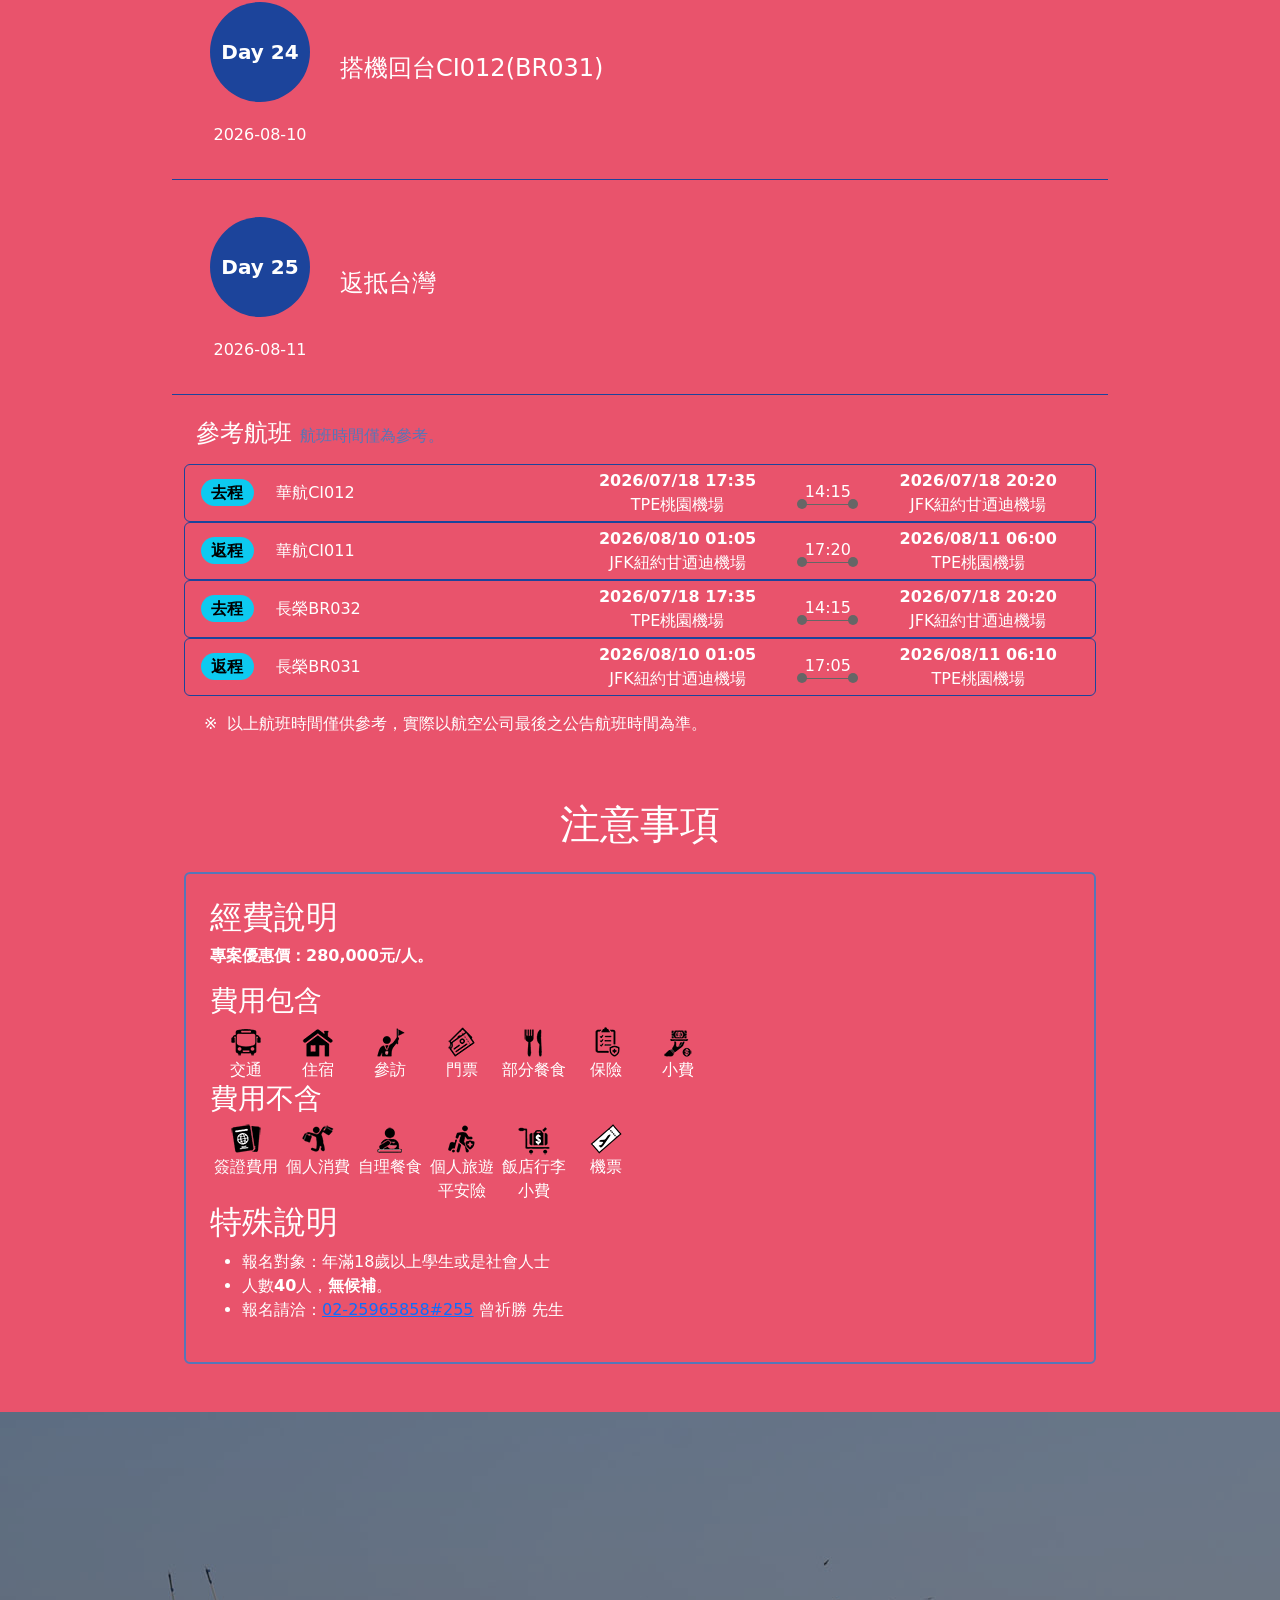
==== commit abd84827: "Loading Overlay改採Web Components呈現" ====
--- a/index.html
+++ b/index.html
@@ -23,13 +23,7 @@
 </head>
 <body>
     <div class="main">
-        <div class="loading-overlay">
-            <div class="loader">
-                <svg class="circular" viewBox="25 25 50 50">
-                    <circle class="path" cx="50" cy="50" r="20" fill="none" stroke-width="2" stroke-miterlimit="10"/>
-                </svg>
-            </div>
-        </div>
+        <loading-overlay></loading-overlay>
         <nav class="navbar fixed-top navbar-expand-lg bg-light">
             <div class="container-fluid">
                 <a class="navbar-brand" href="#">
--- a/css/global.css
+++ b/css/global.css
@@ -47,85 +47,7 @@
     min-height: 100vh;
 }
 
-.loading-overlay {
-    z-index: 9999;
-    width: 100vw;
-    height: 100vh;
-    overflow: hidden;
-    background-color: #fff;
-    position: fixed;
-    display: flex;
-    align-items: center;
-    justify-content: center;
-    top: 0;
-    left: 0;
-    opacity: 1;
-    transition: opacity 1s ease-out;
-}
-
-.loading-overlay .loader {
-    position: relative;
-    margin: 0 auto;
-    width: 100px;
-}
-
-.loading-overlay .loader::before {
-    content: '';
-    display: block;
-    padding-top: 100%;
-}
-
-.loading-overlay .loader .circular {
-    animation: rotate 2s linear infinite;
-    height: 100%;
-    transform-origin: center center;
-    width: 100%;
-}
-
-.path {
-    stroke-dasharray: 1, 200;
-    stroke-dashoffset: 0;
-    animation: dash 1.5s ease-in-out infinite, color 6s ease-in-out infinite;
-    stroke-linecap: round;
-}
-  
-@keyframes rotate {
-    100% {
-      transform: rotate(360deg);
-    }
-}
-  
-@keyframes dash {
-    0% {
-        stroke-dasharray: 1, 200;
-        stroke-dashoffset: 0;
-    }
-    50% {
-        stroke-dasharray: 89, 200;
-        stroke-dashoffset: -35px;
-    }
-    100% {
-        stroke-dasharray: 89, 200;
-        stroke-dashoffset: -124px;
-    }
-}
-  
-@keyframes color {
-    100%,
-    0% {
-        stroke: #23469c;
-    }
-    40% {
-        stroke: #78bc27;
-    }
-    66% {
-        stroke: #ce261a;
-    }
-    80%,
-    90% {
-        stroke: #000;
-    }
-  }
+
 
 nav.navbar .navbar-brand {
     display: flex;
